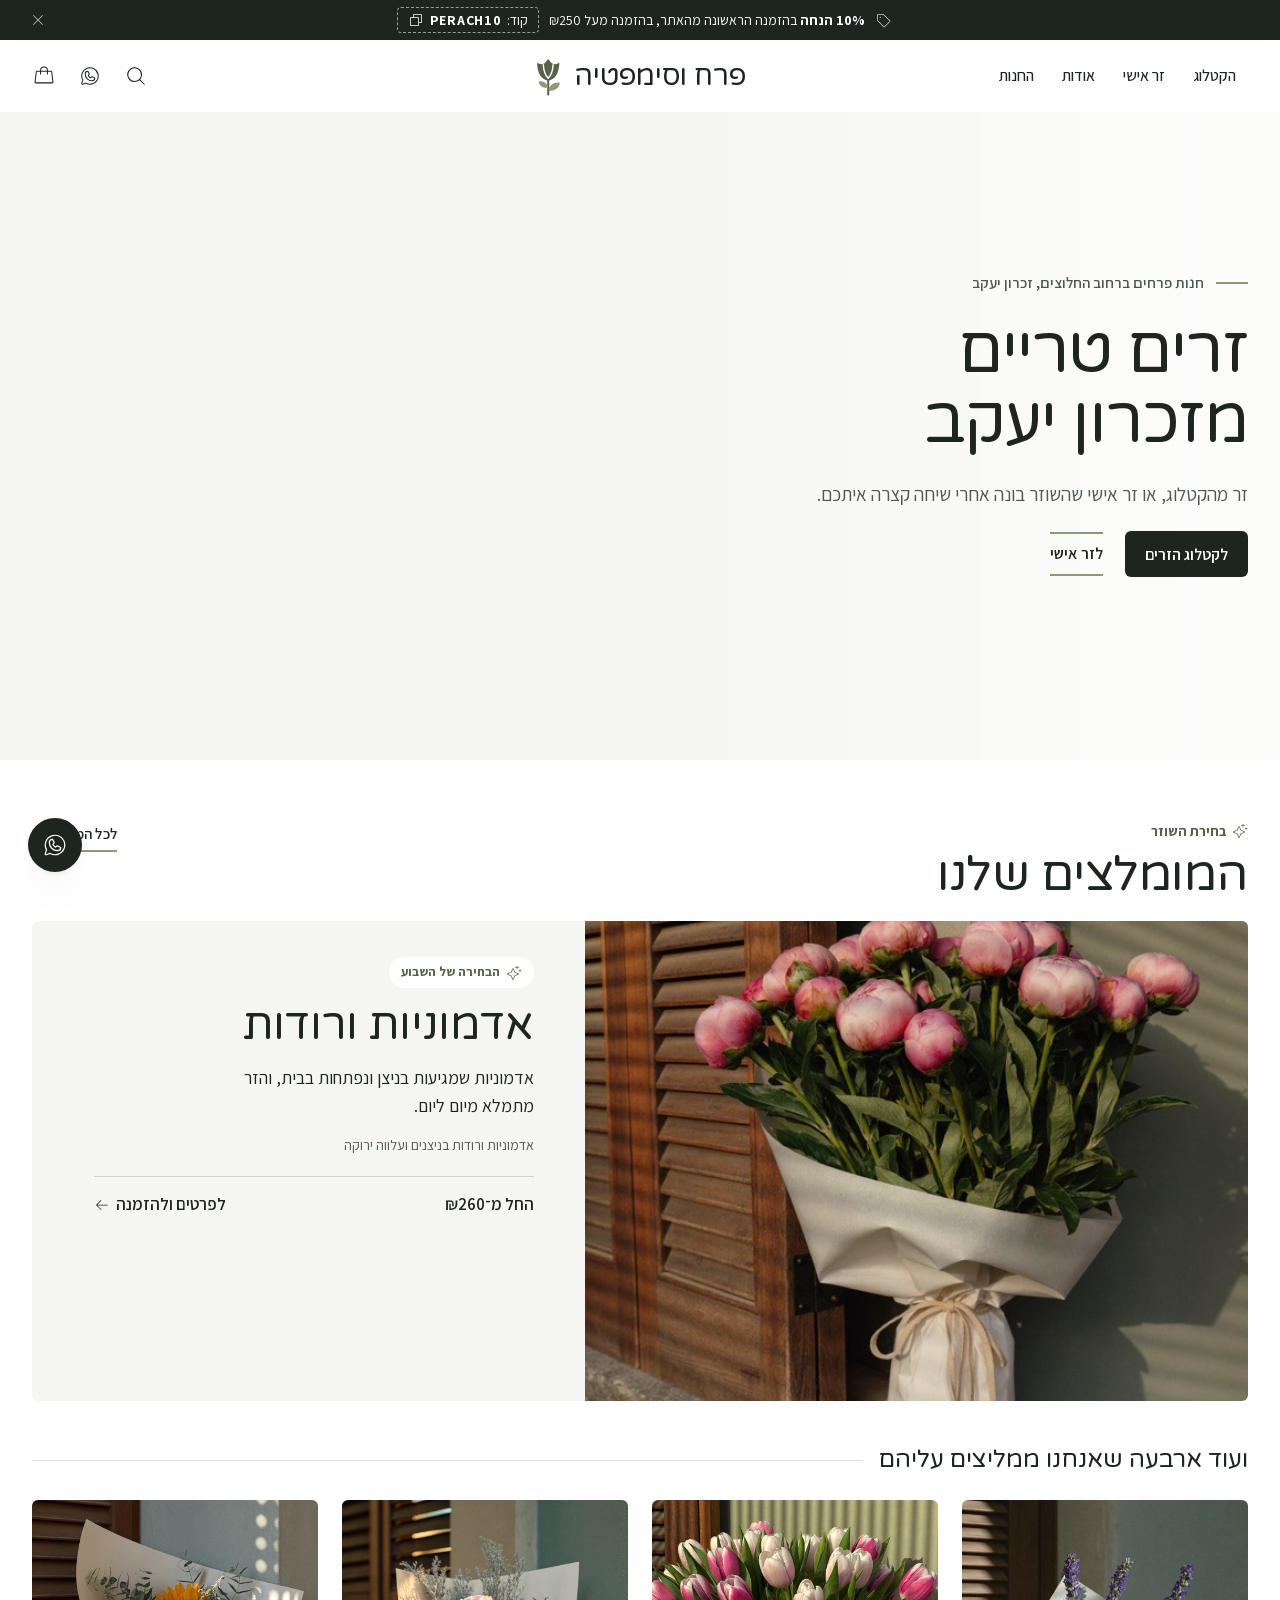
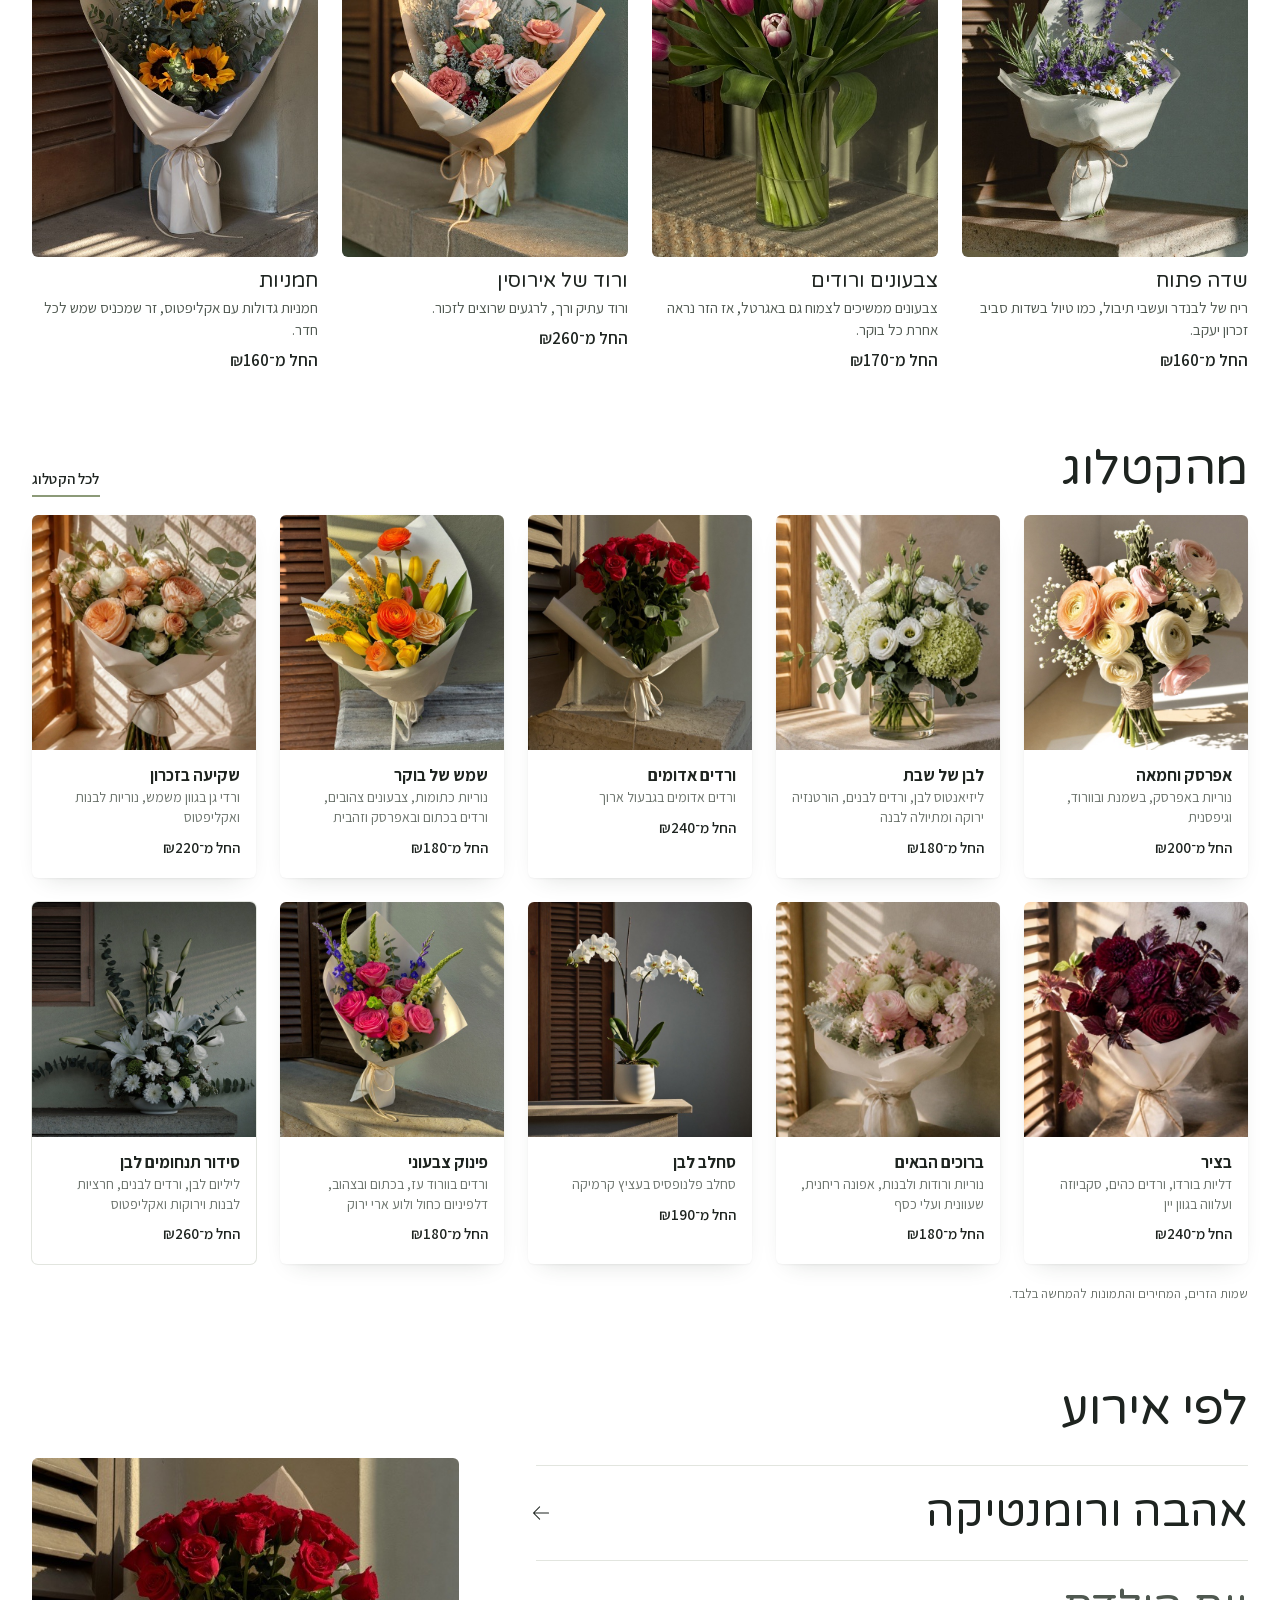
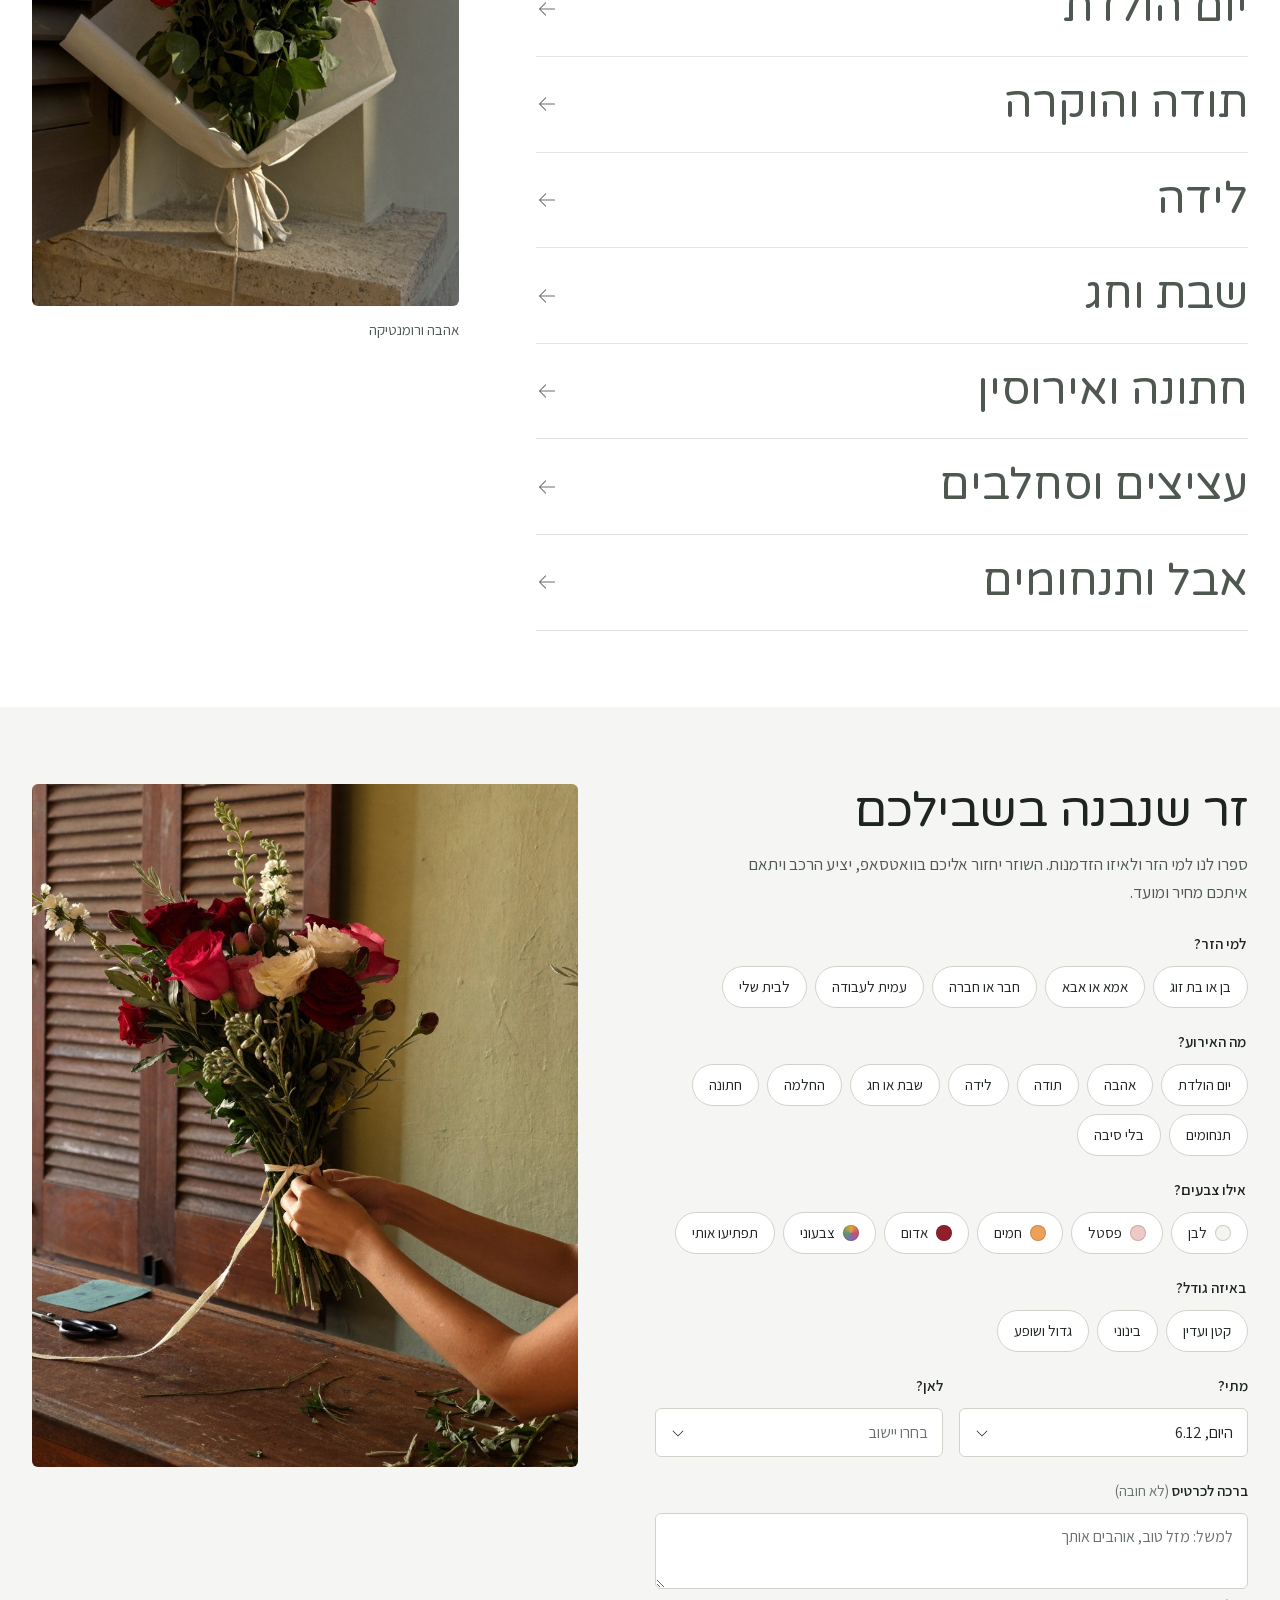
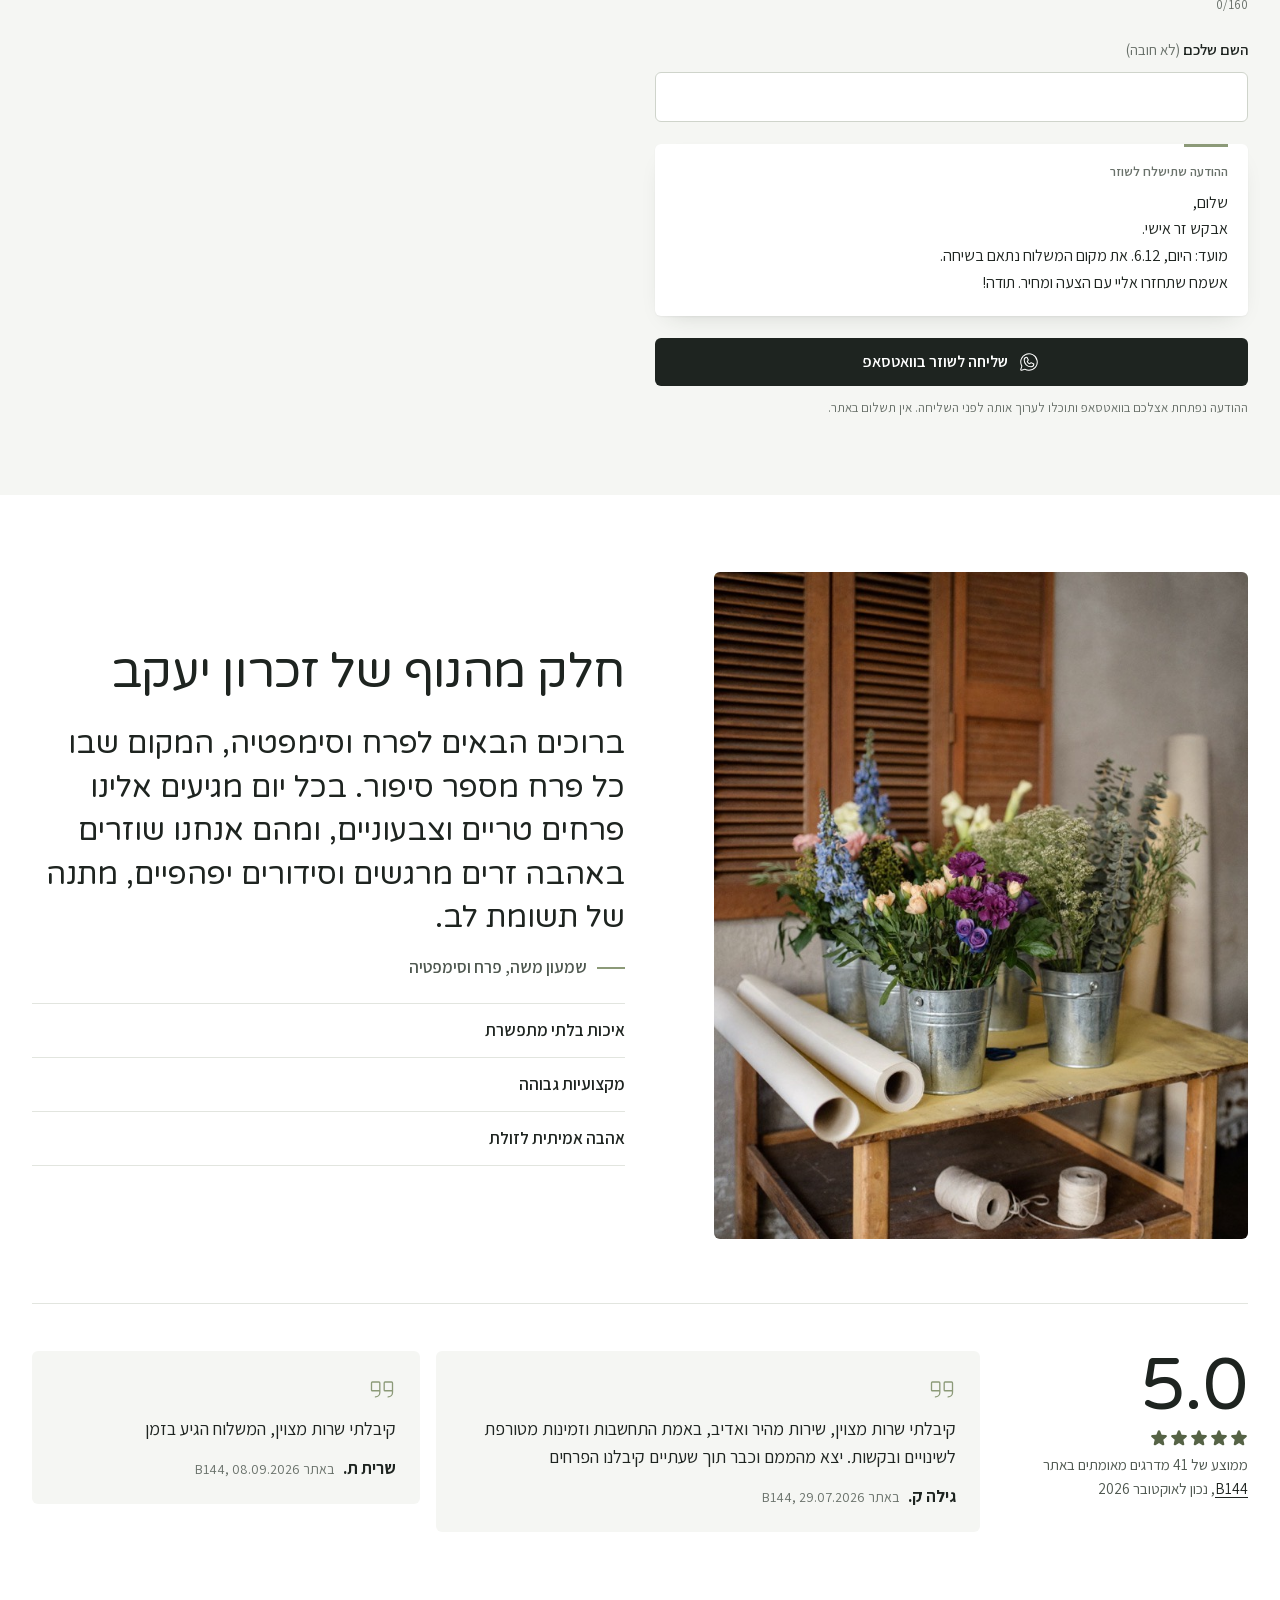
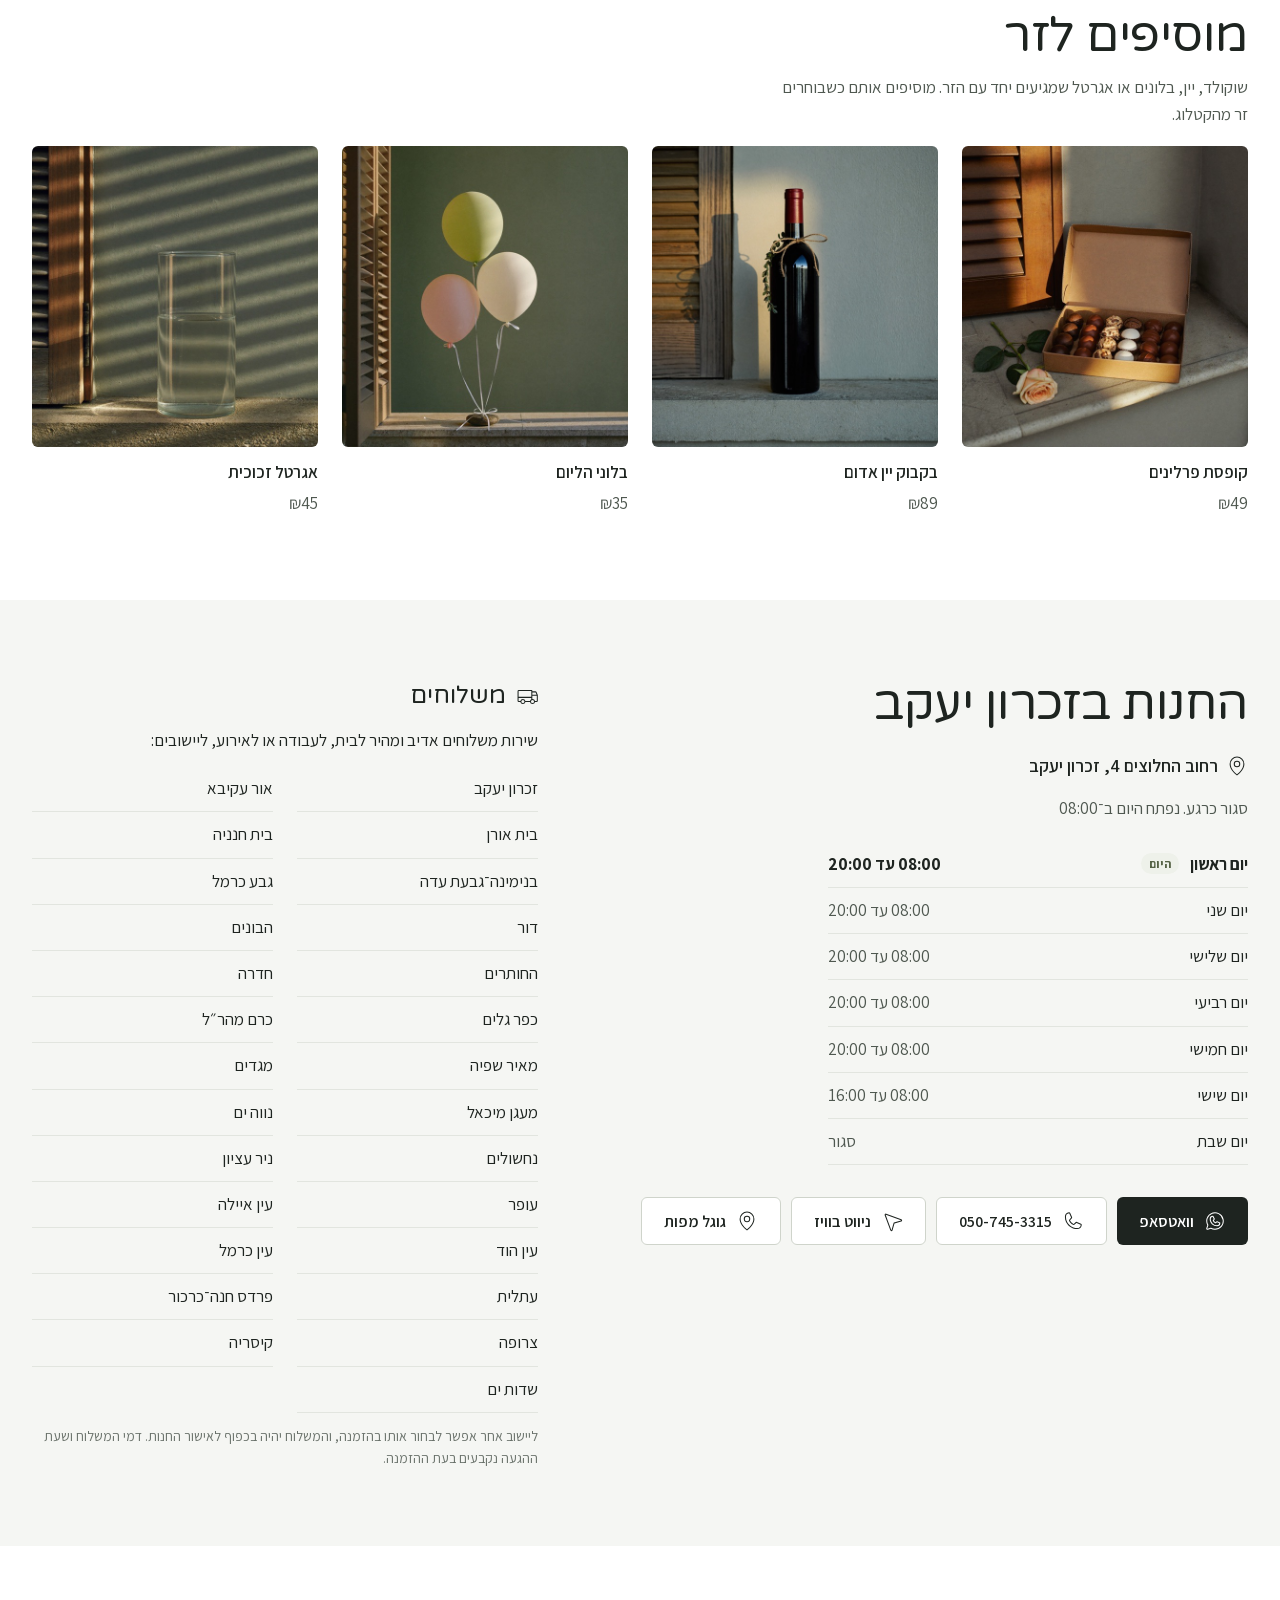
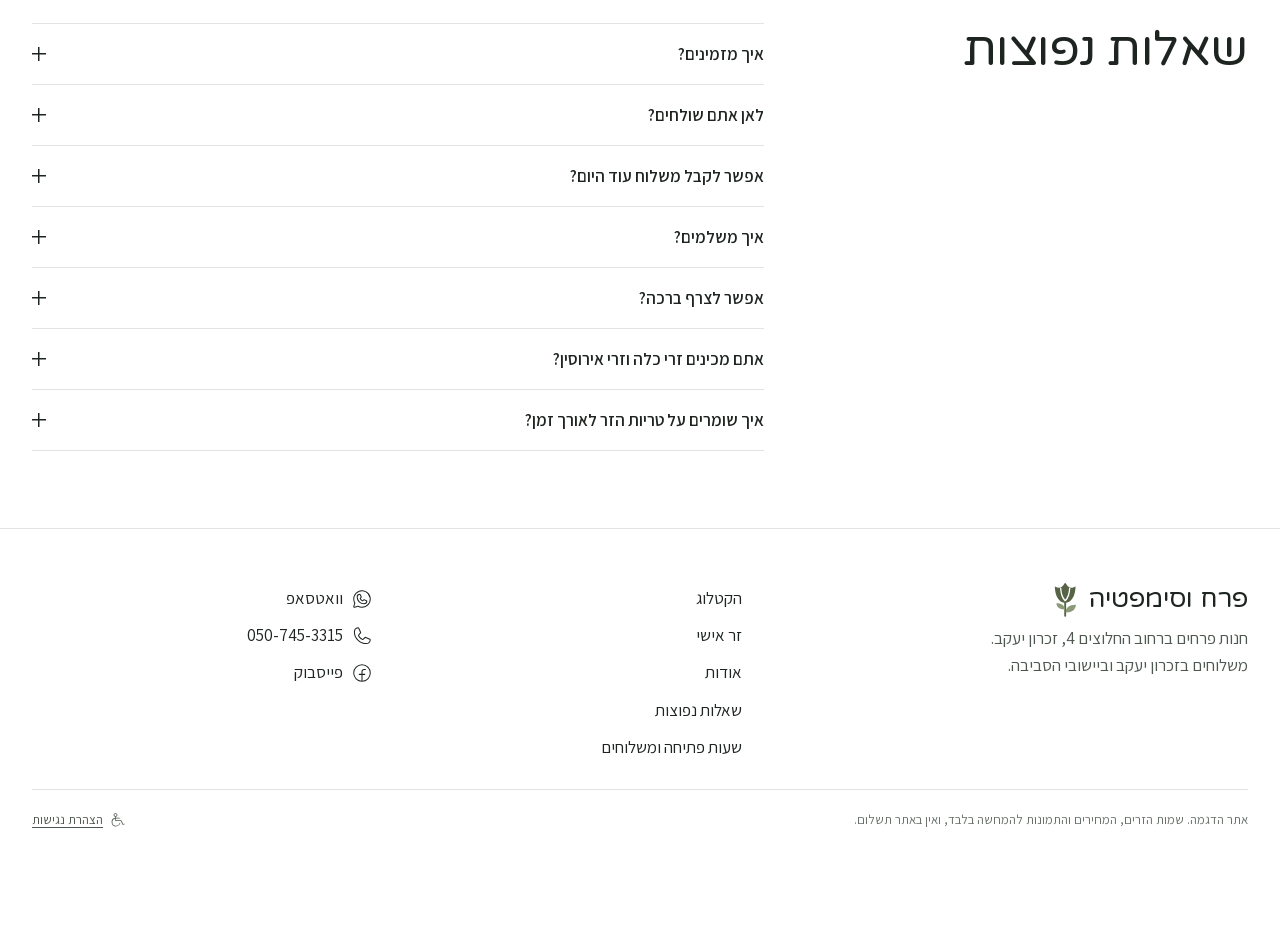
==== index.html @ bdf84cc9 "Match every bouquet description to its photo, add three bouquets, sharpen rose photos - Rewrote flow" ====
<!doctype html>
<html lang="he" dir="rtl">
<head>
  <meta charset="utf-8">
  <meta name="viewport" content="width=device-width, initial-scale=1, viewport-fit=cover">
  <title>פרח וסימפטיה | חנות פרחים בזכרון יעקב</title>
  <meta name="description" content="פרח וסימפטיה, חנות הפרחים של שמעון משה ברחוב החלוצים 4 בזכרון יעקב. זרים מהקטלוג או זר אישי שנבנה אחרי שיחה עם השוזר, עם משלוחים בזכרון יעקב והסביבה.">
  <meta name="theme-color" content="#ffffff">
  <meta name="robots" content="noindex, nofollow">
  <meta property="og:type" content="website">
  <meta property="og:locale" content="he_IL">
  <meta property="og:site_name" content="פרח וסימפטיה">
  <meta property="og:title" content="פרח וסימפטיה | חנות פרחים בזכרון יעקב">
  <meta property="og:description" content="פרח וסימפטיה, חנות הפרחים של שמעון משה ברחוב החלוצים 4 בזכרון יעקב. זרים מהקטלוג או זר אישי שנבנה אחרי שיחה עם השוזר, עם משלוחים בזכרון יעקב והסביבה.">
  <meta property="og:image" content="assets/img/og.jpg">
  <link rel="icon" href="assets/favicon.svg" type="image/svg+xml">
  <link rel="preload" href="assets/fonts/assistant-hebrew.woff2" as="font" type="font/woff2" crossorigin>
  <link rel="preload" href="assets/fonts/varela-hebrew.woff2" as="font" type="font/woff2" crossorigin>
  <link rel="preload" href="assets/img/hero-tall.jpg" as="image" media="(max-width: 899px)">
  <link rel="preload" href="assets/img/hero-wide.jpg" as="image" media="(min-width: 900px)">
  <link rel="stylesheet" href="assets/css/styles.css?v=202610131140">
</head>
<body data-page="index">
<script>try{if(localStorage.getItem('pv-promo-closed'))document.documentElement.classList.add('promo-closed')}catch(e){}</script>
<svg xmlns="http://www.w3.org/2000/svg" style="display:none" aria-hidden="true"><symbol id="i-arrow-left" viewBox="0 0 256 256"><path d="M222,128a6,6,0,0,1-6,6H54.49l61.75,61.76a6,6,0,1,1-8.48,8.48l-72-72a6,6,0,0,1,0-8.48l72-72a6,6,0,0,1,8.48,8.48L54.49,122H216A6,6,0,0,1,222,128Z"/></symbol><symbol id="i-arrow-right" viewBox="0 0 256 256"><path d="M220.24,132.24l-72,72a6,6,0,0,1-8.48-8.48L201.51,134H40a6,6,0,0,1,0-12H201.51L139.76,60.24a6,6,0,0,1,8.48-8.48l72,72A6,6,0,0,1,220.24,132.24Z"/></symbol><symbol id="i-arrow-up-left" viewBox="0 0 256 256"><path d="M196.24,196.24a6,6,0,0,1-8.48,0L70,78.48V168a6,6,0,0,1-12,0V64a6,6,0,0,1,6-6H168a6,6,0,0,1,0,12H78.48L196.24,187.76A6,6,0,0,1,196.24,196.24Z"/></symbol><symbol id="i-calendar-blank" viewBox="0 0 256 256"><path d="M208,34H182V24a6,6,0,0,0-12,0V34H86V24a6,6,0,0,0-12,0V34H48A14,14,0,0,0,34,48V208a14,14,0,0,0,14,14H208a14,14,0,0,0,14-14V48A14,14,0,0,0,208,34ZM48,46H74V56a6,6,0,0,0,12,0V46h84V56a6,6,0,0,0,12,0V46h26a2,2,0,0,1,2,2V82H46V48A2,2,0,0,1,48,46ZM208,210H48a2,2,0,0,1-2-2V94H210V208A2,2,0,0,1,208,210Z"/></symbol><symbol id="i-caret-down" viewBox="0 0 256 256"><path d="M212.24,100.24l-80,80a6,6,0,0,1-8.48,0l-80-80a6,6,0,0,1,8.48-8.48L128,167.51l75.76-75.75a6,6,0,0,1,8.48,8.48Z"/></symbol><symbol id="i-caret-left" viewBox="0 0 256 256"><path d="M164.24,203.76a6,6,0,1,1-8.48,8.48l-80-80a6,6,0,0,1,0-8.48l80-80a6,6,0,0,1,8.48,8.48L88.49,128Z"/></symbol><symbol id="i-chat-circle-text" viewBox="0 0 256 256"><path d="M166,112a6,6,0,0,1-6,6H96a6,6,0,0,1,0-12h64A6,6,0,0,1,166,112Zm-6,26H96a6,6,0,0,0,0,12h64a6,6,0,0,0,0-12Zm70-10A102,102,0,0,1,79.31,217.65L44.44,229.27a14,14,0,0,1-17.71-17.71l11.62-34.87A102,102,0,1,1,230,128Zm-12,0A90,90,0,1,0,50.08,173.06a6,6,0,0,1,.5,4.91L38.12,215.35a2,2,0,0,0,2.53,2.53L78,205.42a6.2,6.2,0,0,1,1.9-.31,6.09,6.09,0,0,1,3,.81A90,90,0,0,0,218,128Z"/></symbol><symbol id="i-check-circle" viewBox="0 0 256 256"><path d="M172.24,99.76a6,6,0,0,1,0,8.48l-56,56a6,6,0,0,1-8.48,0l-24-24a6,6,0,0,1,8.48-8.48L112,151.51l51.76-51.75A6,6,0,0,1,172.24,99.76ZM230,128A102,102,0,1,1,128,26,102.12,102.12,0,0,1,230,128Zm-12,0a90,90,0,1,0-90,90A90.1,90.1,0,0,0,218,128Z"/></symbol><symbol id="i-check" viewBox="0 0 256 256"><path d="M228.24,76.24l-128,128a6,6,0,0,1-8.48,0l-56-56a6,6,0,0,1,8.48-8.48L96,191.51,219.76,67.76a6,6,0,0,1,8.48,8.48Z"/></symbol><symbol id="i-clock" viewBox="0 0 256 256"><path d="M128,26A102,102,0,1,0,230,128,102.12,102.12,0,0,0,128,26Zm0,192a90,90,0,1,1,90-90A90.1,90.1,0,0,1,128,218Zm62-90a6,6,0,0,1-6,6H128a6,6,0,0,1-6-6V72a6,6,0,0,1,12,0v50h50A6,6,0,0,1,190,128Z"/></symbol><symbol id="i-facebook-logo" viewBox="0 0 256 256"><path d="M128,26A102,102,0,1,0,230,128,102.12,102.12,0,0,0,128,26Zm6,191.8V150h26a6,6,0,0,0,0-12H134V112a18,18,0,0,1,18-18h16a6,6,0,0,0,0-12H152a30,30,0,0,0-30,30v26H96a6,6,0,0,0,0,12h26v67.8a90,90,0,1,1,12,0Z"/></symbol><symbol id="i-flower-lotus" viewBox="0 0 256 256"><path d="M244.1,122.63a13.56,13.56,0,0,0-8.3-6.4,72.62,72.62,0,0,0-24.17-2c4.67-20.63,1.62-36.91-1.45-46.4A14.16,14.16,0,0,0,193.7,58.3a84.21,84.21,0,0,0-29.76,13.11,92.6,92.6,0,0,0-27.52-34.6,14,14,0,0,0-16.85,0,92.7,92.7,0,0,0-27.51,34.6A84.16,84.16,0,0,0,62.29,58.3a14.15,14.15,0,0,0-16.47,9.54c-3.07,9.49-6.12,25.77-1.45,46.4a72.62,72.62,0,0,0-24.17,2,13.56,13.56,0,0,0-8.3,6.4,14,14,0,0,0-1.4,10.74C13.81,145.66,24,169,54.92,187.51S113.29,206,128,206s42.12,0,73.06-18.49,41.11-41.85,44.42-54.14A14,14,0,0,0,244.1,122.63ZM168.48,82.9A73.1,73.1,0,0,1,196.22,70a2.2,2.2,0,0,1,2.54,1.5C202.7,83.72,206.57,109,188.17,141a129.75,129.75,0,0,1-28,33.37C167.85,161,174,142.93,174,119.17A116.13,116.13,0,0,0,168.48,82.9ZM57.24,71.53A2.2,2.2,0,0,1,59.78,70,73.1,73.1,0,0,1,87.52,82.9,116.13,116.13,0,0,0,82,119.17c0,23.76,6.15,41.85,13.81,55.17a129.58,129.58,0,0,1-28-33.37C49.43,109,53.3,83.72,57.24,71.53ZM61.08,177.2c-27.3-16.31-36.15-36.42-39-47a2.08,2.08,0,0,1,.21-1.61,1.71,1.71,0,0,1,1-.8A62.16,62.16,0,0,1,48,126.72,126.25,126.25,0,0,0,57.43,147a141,141,0,0,0,41,44.72A114.83,114.83,0,0,1,61.08,177.2ZM128,192.86c-8.68-6.2-34-28.2-34-73.69,0-43.36,22.94-65.34,32.8-72.78a2,2,0,0,1,2.4,0c9.86,7.44,32.8,29.42,32.8,72.78C162,164.94,136.81,186.67,128,192.86Zm105.9-62.62c-2.85,10.54-11.7,30.65-39,47a114.83,114.83,0,0,1-37.38,14.47,141,141,0,0,0,41-44.72A126.25,126.25,0,0,0,208,126.72a62.16,62.16,0,0,1,24.73,1.11,1.71,1.71,0,0,1,1,.8A2.08,2.08,0,0,1,233.92,130.24Z"/></symbol><symbol id="i-funnel-simple" viewBox="0 0 256 256"><path d="M198,136a6,6,0,0,1-6,6H64a6,6,0,0,1,0-12H192A6,6,0,0,1,198,136Zm34-54H24a6,6,0,0,0,0,12H232a6,6,0,0,0,0-12Zm-80,96H104a6,6,0,0,0,0,12h48a6,6,0,0,0,0-12Z"/></symbol><symbol id="i-gift" viewBox="0 0 256 256"><path d="M216,74H174.74a46.41,46.41,0,0,0,6-4.48,27.56,27.56,0,0,0,9.22-20A30.63,30.63,0,0,0,158.5,18a27.56,27.56,0,0,0-20,9.22A57.1,57.1,0,0,0,128,45.76a57.1,57.1,0,0,0-10.48-18.53A27.56,27.56,0,0,0,97.5,18,30.63,30.63,0,0,0,66,49.51a27.56,27.56,0,0,0,9.22,20,45.74,45.74,0,0,0,6,4.48H40A14,14,0,0,0,26,88v32a14,14,0,0,0,14,14h2v66a14,14,0,0,0,14,14H200a14,14,0,0,0,14-14V134h2a14,14,0,0,0,14-14V88A14,14,0,0,0,216,74ZM135.77,63c2.25-12.12,6.29-21.75,11.69-27.85A15.68,15.68,0,0,1,158.86,30h.55A18.6,18.6,0,0,1,178,49.14a15.68,15.68,0,0,1-5.18,11.4C162.1,70,143.92,72.83,134.34,73.65,134.59,70.76,135,67.08,135.77,63ZM83.45,35.45A18.69,18.69,0,0,1,96.59,30h.55a15.68,15.68,0,0,1,11.4,5.18C118,45.9,120.83,64.08,121.65,73.66c-2.89-.25-6.57-.68-10.61-1.43C98.92,70,89.29,65.94,83.19,60.53A15.64,15.64,0,0,1,78,49.14,18.65,18.65,0,0,1,83.45,35.45ZM38,120V88a2,2,0,0,1,2-2h82v36H40A2,2,0,0,1,38,120Zm16,80V134h68v68H56A2,2,0,0,1,54,200Zm148,0a2,2,0,0,1-2,2H134V134h68Zm16-80a2,2,0,0,1-2,2H134V86h82a2,2,0,0,1,2,2Z"/></symbol><symbol id="i-handbag" viewBox="0 0 256 256"><path d="M237.9,198.36l-14.25-120a14.06,14.06,0,0,0-14-12.36H174V64a46,46,0,0,0-92,0v2H46.33a14.06,14.06,0,0,0-14,12.36l-14.25,120a14,14,0,0,0,14,15.64H223.92a14,14,0,0,0,14-15.64ZM94,64a34,34,0,0,1,68,0v2H94ZM225.5,201.3a2.07,2.07,0,0,1-1.58.7H32.08a2.07,2.07,0,0,1-1.58-.7,1.92,1.92,0,0,1-.49-1.53l14.26-120A2,2,0,0,1,46.33,78H82v26a6,6,0,0,0,12,0V78h68v26a6,6,0,0,0,12,0V78h35.67a2,2,0,0,1,2.06,1.77l14.26,120A1.92,1.92,0,0,1,225.5,201.3Z"/></symbol><symbol id="i-list" viewBox="0 0 256 256"><path d="M222,128a6,6,0,0,1-6,6H40a6,6,0,0,1,0-12H216A6,6,0,0,1,222,128ZM40,70H216a6,6,0,0,0,0-12H40a6,6,0,0,0,0,12ZM216,186H40a6,6,0,0,0,0,12H216a6,6,0,0,0,0-12Z"/></symbol><symbol id="i-map-pin" viewBox="0 0 256 256"><path d="M128,66a38,38,0,1,0,38,38A38,38,0,0,0,128,66Zm0,64a26,26,0,1,1,26-26A26,26,0,0,1,128,130Zm0-112a86.1,86.1,0,0,0-86,86c0,30.91,14.34,63.74,41.47,94.94a252.32,252.32,0,0,0,41.09,38,6,6,0,0,0,6.88,0,252.32,252.32,0,0,0,41.09-38c27.13-31.2,41.47-64,41.47-94.94A86.1,86.1,0,0,0,128,18Zm0,206.51C113,212.93,54,163.62,54,104a74,74,0,0,1,148,0C202,163.62,143,212.93,128,224.51Z"/></symbol><symbol id="i-minus" viewBox="0 0 256 256"><path d="M222,128a6,6,0,0,1-6,6H40a6,6,0,0,1,0-12H216A6,6,0,0,1,222,128Z"/></symbol><symbol id="i-navigation-arrow" viewBox="0 0 256 256"><path d="M236.65,108.1,60.72,42.83l-.13,0A14,14,0,0,0,42.78,60.59s0,.09,0,.13L108.1,236.65A13.77,13.77,0,0,0,121.28,246h.26a13.8,13.8,0,0,0,13.14-9.88l0-.15,22.14-79.1L236,134.73l.15,0a14,14,0,0,0,.53-26.58Zm-4,15.1-82.26,23a6,6,0,0,0-4.16,4.16l-23,82.26a1.85,1.85,0,0,1-1.86,1.36,1.82,1.82,0,0,1-1.92-1.35.61.61,0,0,0,0-.12L54.11,56.62a2,2,0,0,1,2.51-2.51l175.91,65.26.12,0a2,2,0,0,1,0,3.79Z"/></symbol><symbol id="i-phone" viewBox="0 0 256 256"><path d="M221.59,160.3l-47.24-21.17a14,14,0,0,0-13.28,1.22,4.81,4.81,0,0,0-.56.42l-24.69,21a1.88,1.88,0,0,1-1.68.06c-15.87-7.66-32.31-24-40-39.65a1.91,1.91,0,0,1,0-1.68l21.07-25a6.13,6.13,0,0,0,.42-.58,14,14,0,0,0,1.12-13.27L95.73,34.49a14,14,0,0,0-14.56-8.38A54.24,54.24,0,0,0,34,80c0,78.3,63.7,142,142,142a54.25,54.25,0,0,0,53.89-47.17A14,14,0,0,0,221.59,160.3ZM176,210C104.32,210,46,151.68,46,80A42.23,42.23,0,0,1,82.67,38h.23a2,2,0,0,1,1.84,1.31l21.1,47.11a2,2,0,0,1,0,1.67L84.73,113.15a4.73,4.73,0,0,0-.43.57,14,14,0,0,0-.91,13.73c8.87,18.16,27.17,36.32,45.53,45.19a14,14,0,0,0,13.77-1c.19-.13.38-.27.56-.42l24.68-21a1.92,1.92,0,0,1,1.6-.1l47.25,21.17a2,2,0,0,1,1.21,2A42.24,42.24,0,0,1,176,210Z"/></symbol><symbol id="i-plus" viewBox="0 0 256 256"><path d="M222,128a6,6,0,0,1-6,6H134v82a6,6,0,0,1-12,0V134H40a6,6,0,0,1,0-12h82V40a6,6,0,0,1,12,0v82h82A6,6,0,0,1,222,128Z"/></symbol><symbol id="i-quotes" viewBox="0 0 256 256"><path d="M100,58H40A14,14,0,0,0,26,72v64a14,14,0,0,0,14,14h62v10a34,34,0,0,1-34,34,6,6,0,0,0,0,12,46.06,46.06,0,0,0,46-46V72A14,14,0,0,0,100,58Zm2,80H40a2,2,0,0,1-2-2V72a2,2,0,0,1,2-2h60a2,2,0,0,1,2,2ZM216,58H156a14,14,0,0,0-14,14v64a14,14,0,0,0,14,14h62v10a34,34,0,0,1-34,34,6,6,0,0,0,0,12,46.06,46.06,0,0,0,46-46V72A14,14,0,0,0,216,58Zm2,80H156a2,2,0,0,1-2-2V72a2,2,0,0,1,2-2h60a2,2,0,0,1,2,2Z"/></symbol><symbol id="i-sort-ascending" viewBox="0 0 256 256"><path d="M126,128a6,6,0,0,1-6,6H48a6,6,0,0,1,0-12h72A6,6,0,0,1,126,128ZM48,70H184a6,6,0,0,0,0-12H48a6,6,0,0,0,0,12Zm56,116H48a6,6,0,0,0,0,12h56a6,6,0,0,0,0-12Zm124.24-22.24a6,6,0,0,0-8.48,0L190,193.51V112a6,6,0,0,0-12,0v81.51l-29.76-29.75a6,6,0,0,0-8.48,8.48l40,40a6,6,0,0,0,8.48,0l40-40A6,6,0,0,0,228.24,163.76Z"/></symbol><symbol id="i-star" viewBox="0 0 256 256"><path d="M234.29,114.85l-45,38.83L203,211.75a16.4,16.4,0,0,1-24.5,17.82L128,198.49,77.47,229.57A16.4,16.4,0,0,1,53,211.75l13.76-58.07-45-38.83A16.46,16.46,0,0,1,31.08,86l59-4.76,22.76-55.08a16.36,16.36,0,0,1,30.27,0l22.75,55.08,59,4.76a16.46,16.46,0,0,1,9.37,28.86Z"/></symbol><symbol id="i-storefront" viewBox="0 0 256 256"><path d="M26.22,94.41A6,6,0,0,0,26,96v16A38,38,0,0,0,42,143V216a6,6,0,0,0,6,6H208a6,6,0,0,0,6-6V143A38,38,0,0,0,230,112V96a5.91,5.91,0,0,0-.23-1.64L215.43,44.15A14.07,14.07,0,0,0,202,34H54A14.07,14.07,0,0,0,40.57,44.15Zm25.89-47A2,2,0,0,1,54,46H202a2,2,0,0,1,1.92,1.45L216.05,90H40ZM102,102h52v10a26,26,0,0,1-52,0Zm-64,0H90v10a26,26,0,0,1-38.18,23,6,6,0,0,0-1.65-1A26,26,0,0,1,38,112ZM202,210H54V148.66a38,38,0,0,0,42-16.21,37.95,37.95,0,0,0,64,0,38,38,0,0,0,42,16.21Zm3.83-76a6,6,0,0,0-1.65,1A26,26,0,0,1,166,112V102h52v10A26,26,0,0,1,205.83,134Z"/></symbol><symbol id="i-trash" viewBox="0 0 256 256"><path d="M216,50H174V40a22,22,0,0,0-22-22H104A22,22,0,0,0,82,40V50H40a6,6,0,0,0,0,12H50V208a14,14,0,0,0,14,14H192a14,14,0,0,0,14-14V62h10a6,6,0,0,0,0-12ZM94,40a10,10,0,0,1,10-10h48a10,10,0,0,1,10,10V50H94ZM194,208a2,2,0,0,1-2,2H64a2,2,0,0,1-2-2V62H194ZM110,104v64a6,6,0,0,1-12,0V104a6,6,0,0,1,12,0Zm48,0v64a6,6,0,0,1-12,0V104a6,6,0,0,1,12,0Z"/></symbol><symbol id="i-truck" viewBox="0 0 256 256"><path d="M253.57,117.78l-14-35a13.93,13.93,0,0,0-13-8.8H190V64a6,6,0,0,0-6-6H32A14,14,0,0,0,18,72V184a14,14,0,0,0,14,14H50.6a30,30,0,0,0,58.8,0h53.2a30,30,0,0,0,58.8,0H240a14,14,0,0,0,14-14V120A6,6,0,0,0,253.57,117.78ZM190,86h36.58a2,2,0,0,1,1.86,1.26L239.14,114H190ZM30,72a2,2,0,0,1,2-2H178v68H30ZM80,210a18,18,0,1,1,18-18A18,18,0,0,1,80,210Zm82.6-24H109.4a30,30,0,0,0-58.8,0H32a2,2,0,0,1-2-2V150H178v15.48A30.1,30.1,0,0,0,162.6,186ZM192,210a18,18,0,1,1,18-18A18,18,0,0,1,192,210Zm50-26a2,2,0,0,1-2,2H221.4A30.05,30.05,0,0,0,192,162c-.67,0-1.34,0-2,.07V126h52Z"/></symbol><symbol id="i-whatsapp-logo" viewBox="0 0 256 256"><path d="M186.68,146.63l-32-16a6,6,0,0,0-6,.38L133,141.46A42.49,42.49,0,0,1,114.54,123L125,107.33a6,6,0,0,0,.38-6l-16-32A6,6,0,0,0,104,66a38,38,0,0,0-38,38,86.1,86.1,0,0,0,86,86,38,38,0,0,0,38-38A6,6,0,0,0,186.68,146.63ZM152,178a74.09,74.09,0,0,1-74-74,26,26,0,0,1,22.42-25.75l12.66,25.32-10.39,15.58a6,6,0,0,0-.54,5.63,54.43,54.43,0,0,0,29.07,29.07,6,6,0,0,0,5.63-.54l15.58-10.39,25.32,12.66A26,26,0,0,1,152,178ZM128,26A102,102,0,0,0,38.35,176.69L26.73,211.56a14,14,0,0,0,17.71,17.71l34.87-11.62A102,102,0,1,0,128,26Zm0,192a90,90,0,0,1-45.06-12.08,6.09,6.09,0,0,0-3-.81,6.2,6.2,0,0,0-1.9.31L40.65,217.88a2,2,0,0,1-2.53-2.53L50.58,178a6,6,0,0,0-.5-4.91A90,90,0,1,1,128,218Z"/></symbol><symbol id="i-wheelchair" viewBox="0 0 256 256"><path d="M253.69,190.1a6,6,0,0,0-7.59-3.79L227,192.66l-29.68-59.34A6,6,0,0,0,192,130H110V102.05c.66,0,1.33,0,2,0h56a6,6,0,0,0,0-12H112c-.67,0-1.33,0-2,0V77.4a30,30,0,1,0-12,0v14A70,70,0,0,0,112,230c32.62,0,62-22.08,69.81-52.5a6,6,0,0,0-11.62-3c-6.49,25.21-31,43.5-58.19,43.5A58,58,0,0,1,98,103.72V136a6,6,0,0,0,6,6h84.29l30.34,60.68a6,6,0,0,0,7.27,3l24-8A6,6,0,0,0,253.69,190.1ZM86,48a18,18,0,1,1,18,18A18,18,0,0,1,86,48Z"/></symbol><symbol id="i-x" viewBox="0 0 256 256"><path d="M204.24,195.76a6,6,0,1,1-8.48,8.48L128,136.49,60.24,204.24a6,6,0,0,1-8.48-8.48L119.51,128,51.76,60.24a6,6,0,0,1,8.48-8.48L128,119.51l67.76-67.75a6,6,0,0,1,8.48,8.48L136.49,128Z"/></symbol><symbol id="i-magnifying-glass" viewBox="0 0 256 256"><path d="M228.24,219.76l-51.38-51.38a86.15,86.15,0,1,0-8.48,8.48l51.38,51.38a6,6,0,0,0,8.48-8.48ZM38,112a74,74,0,1,1,74,74A74.09,74.09,0,0,1,38,112Z"/></symbol><symbol id="i-copy" viewBox="0 0 256 256"><path d="M216,34H88a6,6,0,0,0-6,6V82H40a6,6,0,0,0-6,6V216a6,6,0,0,0,6,6H168a6,6,0,0,0,6-6V174h42a6,6,0,0,0,6-6V40A6,6,0,0,0,216,34ZM162,210H46V94H162Zm48-48H174V88a6,6,0,0,0-6-6H94V46H210Z"/></symbol><symbol id="i-tag" viewBox="0 0 256 256"><path d="M241.91,137.42,142.59,38.1a13.94,13.94,0,0,0-9.9-4.1H40a6,6,0,0,0-6,6v92.69a13.94,13.94,0,0,0,4.1,9.9l99.32,99.32a14,14,0,0,0,19.8,0l84.69-84.69A14,14,0,0,0,241.91,137.42Zm-8.49,11.31-84.69,84.69a2,2,0,0,1-2.83,0L46.59,134.1a2,2,0,0,1-.59-1.41V46h86.69a2,2,0,0,1,1.41.59l99.32,99.31A2,2,0,0,1,233.42,148.73ZM94,84A10,10,0,1,1,84,74,10,10,0,0,1,94,84Z"/></symbol><symbol id="i-sparkle" viewBox="0 0 256 256"><path d="M196.89,130.94,144.4,111.6,125.06,59.11a13.92,13.92,0,0,0-26.12,0L79.6,111.6,27.11,130.94a13.92,13.92,0,0,0,0,26.12L79.6,176.4l19.34,52.49a13.92,13.92,0,0,0,26.12,0L144.4,176.4l52.49-19.34a13.92,13.92,0,0,0,0-26.12Zm-4.15,14.86-55.08,20.3a6,6,0,0,0-3.56,3.56l-20.3,55.08a1.92,1.92,0,0,1-3.6,0L89.9,169.66a6,6,0,0,0-3.56-3.56L31.26,145.8a1.92,1.92,0,0,1,0-3.6l55.08-20.3a6,6,0,0,0,3.56-3.56l20.3-55.08a1.92,1.92,0,0,1,3.6,0l20.3,55.08a6,6,0,0,0,3.56,3.56l55.08,20.3a1.92,1.92,0,0,1,0,3.6ZM146,40a6,6,0,0,1,6-6h18V16a6,6,0,0,1,12,0V34h18a6,6,0,0,1,0,12H182V64a6,6,0,0,1-12,0V46H152A6,6,0,0,1,146,40ZM246,88a6,6,0,0,1-6,6H230v10a6,6,0,0,1-12,0V94H208a6,6,0,0,1,0-12h10V72a6,6,0,0,1,12,0V82h10A6,6,0,0,1,246,88Z"/></symbol></svg>
<a class="skip-link" href="#main">דילוג לתוכן</a>

<aside class="promo" data-promo aria-label="מבצע">
  <div class="container promo__inner">
    <svg class="icon icon--sm promo__icon" aria-hidden="true"><use href="#i-tag"/></svg>
    <p class="promo__text"><span class="promo__long"><strong>10% הנחה</strong> בהזמנה הראשונה מהאתר, בהזמנה מעל ₪250</span><span class="promo__short"><strong>10% הנחה</strong> בהזמנה ראשונה מעל ₪250</span></p>
    <button class="promo__code" type="button" data-copy-code aria-label="העתקת קוד הקופון PERACH10"><span class="promo__code-label">קוד:</span> <span dir="ltr">PERACH10</span><svg class="icon icon--sm" aria-hidden="true"><use href="#i-copy"/></svg></button>
    <button class="promo__close" type="button" aria-label="סגירת פס ההנחה" data-promo-close><svg class="icon icon--sm" aria-hidden="true"><use href="#i-x"/></svg></button>
  </div>
</aside>

<header class="site-header" data-header>
  <div class="container site-header__inner">
    <button class="icon-btn site-header__menu" type="button" aria-label="פתיחת התפריט" aria-controls="menu-drawer" aria-expanded="false" data-open-menu>
      <svg class="icon" aria-hidden="true"><use href="#i-list"/></svg>
    </button>

    <nav class="primary-nav" aria-label="ניווט ראשי">
      <ul class="primary-nav__list">
        <li class="primary-nav__item" data-mega>
          <button class="primary-nav__link" type="button" aria-expanded="false" aria-controls="mega-catalog" data-mega-trigger>הקטלוג</button>
          <div class="mega" id="mega-catalog" data-mega-panel hidden>
            <div class="container mega__inner">
              <div class="mega__col">
                <p class="mega__title">לפי אירוע</p>
                <ul class="mega__links" data-mega-occasions></ul>
              </div>
              <div class="mega__col">
                <p class="mega__title">לפי צבע</p>
                <ul class="mega__links">
                  <li><a href="catalog.html?color=white" data-filter="color:white">לבן ונקי</a></li>
                  <li><a href="catalog.html?color=pastel" data-filter="color:pastel">פסטל רך</a></li>
                  <li><a href="catalog.html?color=warm" data-filter="color:warm">גוונים חמים</a></li>
                  <li><a href="catalog.html?color=red" data-filter="color:red">אדום ובורדו</a></li>
                </ul>
              </div>
              <div class="mega__col">
                <p class="mega__title">לפי תקציב</p>
                <ul class="mega__links">
                  <li><a href="catalog.html?budget=low" data-filter="budget:low">עד ₪200</a></li>
                  <li><a href="catalog.html?budget=mid" data-filter="budget:mid">מעל ₪200 ועד ₪300</a></li>
                  <li><a href="catalog.html?budget=high" data-filter="budget:high">מעל ₪300</a></li>
                </ul>
                <a class="mega__all" href="catalog.html">לכל הקטלוג <svg class="icon icon--sm" aria-hidden="true"><use href="#i-arrow-left"/></svg></a>
              </div>
              <a class="mega__feature" href="catalog.html?occasion=picks" data-filter="occasion:picks">
                <img src="assets/img/peony.jpg" alt="" loading="lazy" width="600" height="630">
                <span class="mega__feature-text">
                  <span class="mega__kicker"><svg class="icon icon--sm" aria-hidden="true"><use href="#i-sparkle"/></svg> מומלצים</span>
                  <strong>הזרים שאנחנו ממליצים עליהם עכשיו</strong>
                  <span>בחירה קטנה של השוזר מתוך הקטלוג</span>
                </span>
              </a>
            </div>
          </div>
        </li>

        <li class="primary-nav__item" data-mega>
          <button class="primary-nav__link" type="button" aria-expanded="false" aria-controls="mega-personal" data-mega-trigger>זר אישי</button>
          <div class="mega" id="mega-personal" data-mega-panel hidden>
            <div class="container mega__inner">
              <div class="mega__col">
                <p class="mega__title">איך זה עובד</p>
                <ol class="mega__steps">
                  <li><span>1</span>מספרים לנו למי הזר ולאיזו הזדמנות</li>
                  <li><span>2</span>השוזר חוזר אליכם בוואטסאפ עם הצעה ומחיר</li>
                  <li><span>3</span>הזר נשזר ומגיע במועד שבחרתם</li>
                </ol>
              </div>
              <div class="mega__col">
                <p class="mega__title">מתחילים מאירוע</p>
                <ul class="mega__links">
                  <li><a href="index.html?for=birthday#personal" data-builder-occasion="birthday">יום הולדת</a></li>
                  <li><a href="index.html?for=love#personal" data-builder-occasion="love">אהבה</a></li>
                  <li><a href="index.html?for=thanks#personal" data-builder-occasion="thanks">תודה</a></li>
                  <li><a href="index.html?for=baby#personal" data-builder-occasion="baby">לידה</a></li>
                  <li><a href="index.html?for=wedding#personal" data-builder-occasion="wedding">חתונה ואירוסין</a></li>
                </ul>
              </div>
              <div class="mega__col">
                <p class="mega__title">מעדיפים לדבר?</p>
                <p class="mega__text">השוזר זמין בוואטסאפ ובטלפון בשעות הפתיחה.</p>
                <div class="mega__contact">
                  <a href="#" data-wa-link><svg class="icon icon--sm" aria-hidden="true"><use href="#i-whatsapp-logo"/></svg> וואטסאפ</a>
                  <a href="tel:+972507453315"><svg class="icon icon--sm" aria-hidden="true"><use href="#i-phone"/></svg> <span dir="ltr">050-745-3315</span></a>
                </div>
              </div>
              <a class="mega__feature" href="index.html#personal">
                <img src="assets/img/hands.jpg" alt="" loading="lazy" width="880" height="1100">
                <span class="mega__feature-text">
                  <strong>זר שנבנה בשבילכם</strong>
                  <span>בוחרים אירוע, צבעים וגודל, והשוזר עושה את השאר</span>
                  <span class="mega__go">לבניית הזר <svg class="icon icon--sm" aria-hidden="true"><use href="#i-arrow-left"/></svg></span>
                </span>
              </a>
            </div>
          </div>
        </li>

        <li class="primary-nav__item" data-mega>
          <button class="primary-nav__link" type="button" aria-expanded="false" aria-controls="mega-about" data-mega-trigger>אודות</button>
          <div class="mega" id="mega-about" data-mega-panel hidden>
            <div class="container mega__inner">
              <div class="mega__col">
                <p class="mega__title">הכירו אותנו</p>
                <ul class="mega__links">
                  <li><a href="index.html#about">הסיפור שלנו</a></li>
                  <li><a href="index.html#reviews">מה אומרים עלינו</a></li>
                  <li><a href="index.html#gifts">מוסיפים לזר</a></li>
                  <li><a href="index.html#faq">שאלות נפוצות</a></li>
                </ul>
              </div>
              <div class="mega__col">
                <p class="mega__title">מהחנות</p>
                <blockquote class="mega__quote">
                  <p>"המקום שבו כל פרח מספר סיפור."</p>
                  <footer>שמעון משה, פרח וסימפטיה</footer>
                </blockquote>
              </div>
              <div class="mega__col">
                <p class="mega__title">דירוג</p>
                <p class="mega__score"><strong>5.0</strong><span class="mega__stars" aria-hidden="true"><svg class="icon icon--sm" aria-hidden="true"><use href="#i-star"/></svg><svg class="icon icon--sm" aria-hidden="true"><use href="#i-star"/></svg><svg class="icon icon--sm" aria-hidden="true"><use href="#i-star"/></svg><svg class="icon icon--sm" aria-hidden="true"><use href="#i-star"/></svg><svg class="icon icon--sm" aria-hidden="true"><use href="#i-star"/></svg></span></p>
                <p class="mega__text">ממוצע של 41 מדרגים באתר B144</p>
              </div>
              <a class="mega__feature" href="index.html#about">
                <img src="assets/img/about.jpg" alt="" loading="lazy" width="675" height="900">
                <span class="mega__feature-text">
                  <strong>חלק מהנוף של זכרון יעקב</strong>
                  <span>ברחוב החלוצים 4</span>
                  <span class="mega__go">עוד עלינו <svg class="icon icon--sm" aria-hidden="true"><use href="#i-arrow-left"/></svg></span>
                </span>
              </a>
            </div>
          </div>
        </li>

        <li class="primary-nav__item" data-mega>
          <button class="primary-nav__link" type="button" aria-expanded="false" aria-controls="mega-shop" data-mega-trigger>החנות</button>
          <div class="mega" id="mega-shop" data-mega-panel hidden>
            <div class="container mega__inner">
              <div class="mega__col">
                <p class="mega__title">איפה אנחנו</p>
                <p class="mega__address"><svg class="icon icon--sm" aria-hidden="true"><use href="#i-map-pin"/></svg> רחוב החלוצים 4, זכרון יעקב</p>
                <p class="mega__status" data-open-status-long></p>
                <ul class="mega__links mega__links--sm">
                  <li><a href="https://waze.com/ul?q=%D7%94%D7%97%D7%9C%D7%95%D7%A6%D7%99%D7%9D%204%20%D7%96%D7%9B%D7%A8%D7%95%D7%9F%20%D7%99%D7%A2%D7%A7%D7%91&navigate=yes" target="_blank" rel="noopener">ניווט בוויז</a></li>
                  <li><a href="https://www.google.com/maps/search/?api=1&query=%D7%94%D7%97%D7%9C%D7%95%D7%A6%D7%99%D7%9D%204%20%D7%96%D7%9B%D7%A8%D7%95%D7%9F%20%D7%99%D7%A2%D7%A7%D7%91" target="_blank" rel="noopener">גוגל מפות</a></li>
                </ul>
              </div>
              <div class="mega__col">
                <p class="mega__title">שעות פתיחה</p>
                <dl class="mega__hours">
                  <div><dt>ראשון עד חמישי</dt><dd>08:00 עד 20:00</dd></div>
                  <div><dt>שישי</dt><dd>08:00 עד 16:00</dd></div>
                  <div><dt>שבת</dt><dd>סגור</dd></div>
                </dl>
                <a class="mega__all" href="index.html#shop">כל הפרטים <svg class="icon icon--sm" aria-hidden="true"><use href="#i-arrow-left"/></svg></a>
              </div>
              <div class="mega__col">
                <p class="mega__title">משלוחים ל:</p>
                <ul class="mega__towns" data-towns data-towns-short></ul>
              </div>
              <div class="mega__feature mega__feature--card">
                <span class="mega__feature-text">
                  <strong>רוצים להזמין עכשיו?</strong>
                  <span>כתבו לנו או התקשרו, ונתאם איתכם זר, מועד ומשלוח.</span>
                </span>
                <span class="mega__buttons">
                  <a class="btn btn--primary" href="#" data-wa-link><svg class="icon" aria-hidden="true"><use href="#i-whatsapp-logo"/></svg> וואטסאפ</a>
                  <a class="btn btn--ghost" href="tel:+972507453315"><svg class="icon" aria-hidden="true"><use href="#i-phone"/></svg> <span dir="ltr">050-745-3315</span></a>
                </span>
              </div>
            </div>
          </div>
        </li>
      </ul>
    </nav>

    <a class="wordmark" href="index.html" aria-label="פרח וסימפטיה, לדף הבית"><span>פרח וסימפטיה</span><svg class="wordmark__mark" aria-hidden="true" focusable="false" xmlns="http://www.w3.org/2000/svg" viewBox="10 6 28 40"><path fill="#566346" d="M13 12.5c3.3 2.4 7.4 2.6 10.2-2.8.4-.8 1.2-.8 1.6 0 2.8 5.4 6.9 5.2 10.2 2.8 0 10.6-4.8 17.6-11 17.6S13 23.1 13 12.5Z"/><path fill="none" stroke="#fff" stroke-width="1.4" stroke-linecap="round" d="M19.2 14.6c.3 6.2 2 10.6 4.8 13.4M28.8 14.6c-.3 6.2-2 10.6-4.8 13.4"/><path fill="none" stroke="#566346" stroke-width="2" stroke-linecap="round" d="M24 29.8V44"/><path fill="#8c9a78" d="M24.4 40.4c.2-5.1 4.2-8.4 11-8.2-.3 5.3-4.4 8.5-11 8.2Z"/><path fill="#8c9a78" d="M23.6 37.4c-.2-4.1-3.4-6.8-8.9-6.6.2 4.4 3.6 6.8 8.9 6.6Z"/></svg></a>

    <div class="site-header__actions">
      <button class="icon-btn site-header__search" type="button" aria-label="חיפוש באתר" aria-controls="search" aria-expanded="false" data-open-search>
        <svg class="icon" aria-hidden="true"><use href="#i-magnifying-glass"/></svg>
      </button>
      <a class="icon-btn site-header__wa" href="#" data-wa-link aria-label="שיחה איתנו בוואטסאפ">
        <svg class="icon" aria-hidden="true"><use href="#i-whatsapp-logo"/></svg>
      </a>
      <button class="icon-btn bag-btn" type="button" aria-label="הסל שלי" aria-controls="bag-drawer" aria-expanded="false" data-open-bag>
        <svg class="icon" aria-hidden="true"><use href="#i-handbag"/></svg>
        <span class="bag-btn__count" data-bag-count hidden>0</span>
      </button>
    </div>
  </div>

</header>
<main id="main">
  <section class="hero" aria-labelledby="hero-title">
    <div class="hero__media">
      <picture>
        <source media="(min-width: 900px)" srcset="assets/img/hero-wide.jpg" width="2000" height="843">
        <img src="assets/img/hero-tall.jpg" alt="זר ורדי גן קשור ביד, בגווני אפרסק, שמנת וורוד עדין, מול חלון מואר" width="900" height="996" fetchpriority="high" decoding="async">
      </picture>
    </div>
    <div class="container hero__content">
      <p class="hero__kicker">חנות פרחים ברחוב החלוצים, זכרון יעקב</p>
      <h1 class="hero__title" id="hero-title">זרים טריים<br>מזכרון יעקב</h1>
      <p class="hero__lede">זר מהקטלוג, או זר אישי שהשוזר בונה אחרי שיחה קצרה איתכם.</p>
      <div class="hero__actions">
        <a class="btn btn--primary hero__cta" href="#catalog">לקטלוג הזרים</a>
        <a class="text-cta hero__alt" href="#personal">לזר אישי</a>
      </div>
    </div>
  </section>

  <section class="picks section" id="picks" aria-labelledby="picks-title">
    <div class="container">
      <div class="section-head section-head--row">
        <div class="picks__head">
          <p class="kicker"><svg class="icon icon--sm" aria-hidden="true"><use href="#i-sparkle"/></svg> בחירת השוזר</p>
          <h2 class="section-title" id="picks-title">המומלצים שלנו</h2>
        </div>
        <a class="text-cta text-cta--quiet" href="catalog.html?occasion=picks">לכל המומלצים</a>
      </div>
      <div class="picks__flow" data-picks></div>
    </div>
  </section>

  <section class="catalog section" id="catalog" aria-labelledby="catalog-title">
    <div class="container">
      <div class="section-head section-head--row">
        <h2 class="section-title" id="catalog-title">מהקטלוג</h2>
        <a class="text-cta text-cta--quiet" href="catalog.html">לכל הקטלוג</a>
      </div>
      <ul class="product-grid" data-grid data-featured aria-live="polite"></ul>
      <p class="demo-note">שמות הזרים, המחירים והתמונות להמחשה בלבד.</p>
    </div>
  </section>

  <section class="occasions section" id="occasions" aria-labelledby="occasions-title">
    <div class="container occasions__inner">
      <div class="occasions__list">
        <h2 class="section-title" id="occasions-title">לפי אירוע</h2>
        <ul class="occasion-list" data-occasions></ul>
      </div>
      <figure class="occasion-preview" data-preview aria-hidden="true">
        <img src="assets/img/card5.jpg" alt="" width="600" height="630" data-preview-a>
        <img src="assets/img/card5.jpg" alt="" width="600" height="630" data-preview-b class="is-hidden">
        <figcaption data-preview-caption>אהבה ורומנטיקה</figcaption>
      </figure>
    </div>
  </section>

  <section class="personal section" id="personal" aria-labelledby="personal-title">
    <div class="container personal__inner">
      <figure class="personal__media">
        <img src="assets/img/hands.jpg" alt="ידיים של שוזר קושרות זר של ורדים ופרחי עונה על דלפק עץ" loading="lazy" width="880" height="1100">
      </figure>

      <div class="personal__body">
        <h2 class="section-title" id="personal-title">זר שנבנה בשבילכם</h2>
        <p class="section-lede">ספרו לנו למי הזר ולאיזו הזדמנות. השוזר יחזור אליכם בוואטסאפ, יציע הרכב ויתאם איתכם מחיר ומועד.</p>

        <form class="builder" data-builder novalidate>
          <fieldset class="builder__group">
            <legend>למי הזר?</legend>
            <div class="chip-set" data-group="who">
              <label class="chip"><input type="radio" name="who" value="לבן או לבת הזוג"><span>בן או בת זוג</span></label>
              <label class="chip"><input type="radio" name="who" value="לאמא או לאבא"><span>אמא או אבא</span></label>
              <label class="chip"><input type="radio" name="who" value="לחבר או לחברה"><span>חבר או חברה</span></label>
              <label class="chip"><input type="radio" name="who" value="לעמית או לעמיתה לעבודה"><span>עמית לעבודה</span></label>
              <label class="chip"><input type="radio" name="who" value="לבית שלי"><span>לבית שלי</span></label>
            </div>
          </fieldset>

          <fieldset class="builder__group">
            <legend>מה האירוע?</legend>
            <div class="chip-set" data-group="occasion">
              <label class="chip"><input type="radio" name="occasion" value="ליום הולדת"><span>יום הולדת</span></label>
              <label class="chip"><input type="radio" name="occasion" value="ליום נישואין או כמחווה רומנטית"><span>אהבה</span></label>
              <label class="chip"><input type="radio" name="occasion" value="כתודה"><span>תודה</span></label>
              <label class="chip"><input type="radio" name="occasion" value="ללידה"><span>לידה</span></label>
              <label class="chip"><input type="radio" name="occasion" value="לשבת או לחג"><span>שבת או חג</span></label>
              <label class="chip"><input type="radio" name="occasion" value="לאיחולי החלמה"><span>החלמה</span></label>
              <label class="chip"><input type="radio" name="occasion" value="לחתונה או לאירוסין"><span>חתונה</span></label>
              <label class="chip"><input type="radio" name="occasion" value="לניחום אבלים"><span>תנחומים</span></label>
              <label class="chip"><input type="radio" name="occasion" value="סתם כך, בלי סיבה מיוחדת"><span>בלי סיבה</span></label>
            </div>
          </fieldset>

          <fieldset class="builder__group">
            <legend>אילו צבעים?</legend>
            <div class="chip-set chip-set--swatches" data-group="colors">
              <label class="chip chip--swatch"><input type="checkbox" name="colors" value="לבן"><span><i style="--sw:#f4f4f0"></i>לבן</span></label>
              <label class="chip chip--swatch"><input type="checkbox" name="colors" value="פסטל"><span><i style="--sw:#efc9c4"></i>פסטל</span></label>
              <label class="chip chip--swatch"><input type="checkbox" name="colors" value="גוונים חמים"><span><i style="--sw:#eda05a"></i>חמים</span></label>
              <label class="chip chip--swatch"><input type="checkbox" name="colors" value="אדום ובורדו"><span><i style="--sw:#8e1f2b"></i>אדום</span></label>
              <label class="chip chip--swatch"><input type="checkbox" name="colors" value="צבעוני"><span><i style="--sw:conic-gradient(#e8a33d,#c8506b,#7d6bb3,#5c9a6b,#e8a33d)"></i>צבעוני</span></label>
              <label class="chip"><input type="checkbox" name="colors" value="לבחירת השוזר"><span>תפתיעו אותי</span></label>
            </div>
          </fieldset>

          <fieldset class="builder__group">
            <legend>באיזה גודל?</legend>
            <div class="chip-set" data-group="size">
              <label class="chip"><input type="radio" name="size" value="קטן ועדין"><span>קטן ועדין</span></label>
              <label class="chip"><input type="radio" name="size" value="בינוני"><span>בינוני</span></label>
              <label class="chip"><input type="radio" name="size" value="גדול ושופע"><span>גדול ושופע</span></label>
            </div>
          </fieldset>

          <div class="builder__row">
            <div class="field">
              <label for="b-when">מתי?</label>
              <select id="b-when" name="when" data-date-select></select>
            </div>
            <div class="field">
              <label for="b-where">לאן?</label>
              <div data-town-picker data-id="b-where" data-name="where"></div>
            </div>
          </div>

          <div class="field">
            <label for="b-note">ברכה לכרטיס <span class="field__opt">(לא חובה)</span></label>
            <textarea id="b-note" name="note" rows="2" maxlength="160" placeholder="למשל: מזל טוב, אוהבים אותך"></textarea>
            <p class="field__help"><span data-count-for="b-note">0</span>/160</p>
          </div>

          <div class="field">
            <label for="b-name">השם שלכם <span class="field__opt">(לא חובה)</span></label>
            <input id="b-name" name="name" type="text" autocomplete="name">
          </div>

          <div class="builder__note">
            <p class="builder__note-label">ההודעה שתישלח לשוזר</p>
            <p class="builder__note-text" data-note-preview aria-live="polite"></p>
          </div>

          <p class="builder__error" data-builder-error role="alert" hidden>בחרו אירוע כדי שהשוזר יידע מאיפה להתחיל.</p>

          <button class="btn btn--primary btn--block" type="submit">
            <svg class="icon" aria-hidden="true"><use href="#i-whatsapp-logo"/></svg>
            שליחה לשוזר בוואטסאפ
          </button>
          <p class="builder__fine">ההודעה נפתחת אצלכם בוואטסאפ ותוכלו לערוך אותה לפני השליחה. אין תשלום באתר.</p>
        </form>
      </div>
    </div>
  </section>

  <section class="about section" id="about" aria-labelledby="about-title">
    <div class="container about__inner">
      <figure class="about__media">
        <img src="assets/img/about.jpg" alt="דליים של פרחים טריים על שולחן העבודה של השוזר" loading="lazy" width="675" height="900">
      </figure>
      <div class="about__body">
        <h2 class="section-title" id="about-title">חלק מהנוף של זכרון יעקב</h2>
        <blockquote class="about__quote">
          <p>ברוכים הבאים לפרח וסימפטיה, המקום שבו כל פרח מספר סיפור. בכל יום מגיעים אלינו פרחים טריים וצבעוניים, ומהם אנחנו שוזרים באהבה זרים מרגשים וסידורים יפהפיים, מתנה של תשומת לב.</p>
          <footer>שמעון משה, פרח וסימפטיה</footer>
        </blockquote>
        <ul class="pillars" aria-label="על מה העסק בנוי">
          <li>איכות בלתי מתפשרת</li>
          <li>מקצועיות גבוהה</li>
          <li>אהבה אמיתית לזולת</li>
        </ul>
      </div>
    </div>

    <div class="container reviews" id="reviews" aria-labelledby="reviews-title">
      <div class="reviews__score">
        <h3 class="visually-hidden" id="reviews-title">מה אומרים עלינו</h3>
        <p class="reviews__number" data-rating-score>5.0</p>
        <p class="reviews__stars" aria-hidden="true" data-rating-stars></p>
        <p class="reviews__meta" data-rating-meta></p>
      </div>
      <ul class="reviews__list" data-reviews></ul>
    </div>
  </section>

  <section class="gifts section" id="gifts" aria-labelledby="gifts-title">
    <div class="container">
      <div class="section-head">
        <h2 class="section-title" id="gifts-title">מוסיפים לזר</h2>
        <p class="section-lede">שוקולד, יין, בלונים או אגרטל שמגיעים יחד עם הזר. מוסיפים אותם כשבוחרים זר מהקטלוג.</p>
      </div>
      <ul class="gift-row" data-gifts></ul>
    </div>
  </section>

  <section class="shop section" id="shop" aria-labelledby="shop-title">
    <div class="container shop__inner">
      <div class="shop__main">
        <h2 class="section-title" id="shop-title">החנות בזכרון יעקב</h2>
        <p class="shop__address">
          <svg class="icon" aria-hidden="true"><use href="#i-map-pin"/></svg>
          רחוב החלוצים 4, זכרון יעקב
        </p>
        <p class="shop__status" data-open-status-long></p>
        <table class="hours">
          <caption class="visually-hidden">שעות פתיחה</caption>
          <tbody data-hours></tbody>
        </table>
        <div class="shop__actions">
          <a class="btn btn--primary" href="#" data-wa-link>
            <svg class="icon" aria-hidden="true"><use href="#i-whatsapp-logo"/></svg>
            וואטסאפ
          </a>
          <a class="btn btn--ghost" href="tel:+972507453315">
            <svg class="icon" aria-hidden="true"><use href="#i-phone"/></svg>
            <span dir="ltr">050-745-3315</span>
          </a>
          <a class="btn btn--ghost" href="https://waze.com/ul?q=%D7%94%D7%97%D7%9C%D7%95%D7%A6%D7%99%D7%9D%204%20%D7%96%D7%9B%D7%A8%D7%95%D7%9F%20%D7%99%D7%A2%D7%A7%D7%91&navigate=yes" target="_blank" rel="noopener">
            <svg class="icon" aria-hidden="true"><use href="#i-navigation-arrow"/></svg>
            ניווט בוויז
          </a>
          <a class="btn btn--ghost" href="https://www.google.com/maps/search/?api=1&query=%D7%94%D7%97%D7%9C%D7%95%D7%A6%D7%99%D7%9D%204%20%D7%96%D7%9B%D7%A8%D7%95%D7%9F%20%D7%99%D7%A2%D7%A7%D7%91" target="_blank" rel="noopener">
            <svg class="icon" aria-hidden="true"><use href="#i-map-pin"/></svg>
            גוגל מפות
          </a>
        </div>
      </div>

      <div class="shop__delivery">
        <h3 class="shop__subtitle">
          <svg class="icon" aria-hidden="true"><use href="#i-truck"/></svg>
          משלוחים
        </h3>
        <p>שירות משלוחים אדיב ומהיר לבית, לעבודה או לאירוע, ליישובים:</p>
        <ul class="towns" data-towns></ul>
        <p class="shop__muted">ליישוב אחר אפשר לבחור אותו בהזמנה, והמשלוח יהיה בכפוף לאישור החנות. דמי המשלוח ושעת ההגעה נקבעים בעת ההזמנה.</p>
      </div>
    </div>
  </section>

  <section class="faq section" id="faq" aria-labelledby="faq-title">
    <div class="container faq__inner">
      <h2 class="section-title" id="faq-title">שאלות נפוצות</h2>
      <div class="faq__list">
        <details class="faq__item" name="faq">
          <summary>איך מזמינים?</summary>
          <div class="faq__answer"><p>בוחרים זר בקטלוג או ממלאים את טופס הזר האישי, וההזמנה נשלחת אלינו בוואטסאפ. אנחנו חוזרים אליכם לאישור, למחיר הסופי ולתיאום התשלום. אפשר גם להתקשר או לקפוץ לחנות.</p></div>
        </details>
        <details class="faq__item" name="faq">
          <summary>לאן אתם שולחים?</summary>
          <div class="faq__answer"><p>לזכרון יעקב, לבנימינה־גבעת עדה, לפרדס חנה־כרכור, לקיסריה, לאור עקיבא, לעתלית וליישובים נוספים בסביבה. לא מצאתם את היישוב שלכם? כתבו לנו ונבדוק.</p></div>
        </details>
        <details class="faq__item" name="faq">
          <summary>אפשר לקבל משלוח עוד היום?</summary>
          <div class="faq__answer"><p>לרוב אפשר, בתיאום מראש. כתבו לנו בוואטסאפ או התקשרו, ונאמר לכם מתי הזר יכול להגיע לפי השעה והיישוב.</p></div>
        </details>
        <details class="faq__item" name="faq">
          <summary>איך משלמים?</summary>
          <div class="faq__answer"><p>אין תשלום באתר. אחרי שנאשר איתכם את ההזמנה, נתאם את התשלום בטלפון או בחנות.</p></div>
        </details>
        <details class="faq__item" name="faq">
          <summary>אפשר לצרף ברכה?</summary>
          <div class="faq__answer"><p>כן. כתבו את נוסח הברכה בהזמנה, ונצרף אותו לזר על גבי כרטיס.</p></div>
        </details>
        <details class="faq__item" name="faq">
          <summary>אתם מכינים זרי כלה וזרי אירוסין?</summary>
          <div class="faq__answer"><p>כן. אנחנו מכינים זרי כלה וזרי אירוסין, בתיאום מראש. ספרו לנו על האירוע, ונחזור אליכם עם הצעה.</p></div>
        </details>
        <details class="faq__item" name="faq">
          <summary>איך שומרים על טריות הזר לאורך זמן?</summary>
          <div class="faq__answer"><p>חותכים את קצות הגבעולים באלכסון, מחליפים את המים כל יום או יומיים, ומרחיקים את הזר משמש ישירה, ממזגן ומקערת פירות.</p></div>
        </details>
      </div>
    </div>
  </section>
</main>

<footer class="site-footer">
  <div class="container site-footer__inner">
    <div class="site-footer__brand">
      <a class="wordmark wordmark--footer" href="index.html"><span>פרח וסימפטיה</span><svg class="wordmark__mark" aria-hidden="true" focusable="false" xmlns="http://www.w3.org/2000/svg" viewBox="10 6 28 40"><path fill="#566346" d="M13 12.5c3.3 2.4 7.4 2.6 10.2-2.8.4-.8 1.2-.8 1.6 0 2.8 5.4 6.9 5.2 10.2 2.8 0 10.6-4.8 17.6-11 17.6S13 23.1 13 12.5Z"/><path fill="none" stroke="#fff" stroke-width="1.4" stroke-linecap="round" d="M19.2 14.6c.3 6.2 2 10.6 4.8 13.4M28.8 14.6c-.3 6.2-2 10.6-4.8 13.4"/><path fill="none" stroke="#566346" stroke-width="2" stroke-linecap="round" d="M24 29.8V44"/><path fill="#8c9a78" d="M24.4 40.4c.2-5.1 4.2-8.4 11-8.2-.3 5.3-4.4 8.5-11 8.2Z"/><path fill="#8c9a78" d="M23.6 37.4c-.2-4.1-3.4-6.8-8.9-6.6.2 4.4 3.6 6.8 8.9 6.6Z"/></svg></a>
      <p>חנות פרחים ברחוב החלוצים 4, זכרון יעקב.<br>משלוחים בזכרון יעקב וביישובי הסביבה.</p>
    </div>
    <nav class="site-footer__nav" aria-label="ניווט תחתון">
      <a href="catalog.html">הקטלוג</a>
      <a href="index.html#personal">זר אישי</a>
      <a href="index.html#about">אודות</a>
      <a href="index.html#faq">שאלות נפוצות</a>
      <a href="index.html#shop">שעות פתיחה ומשלוחים</a>
    </nav>
    <div class="site-footer__contact">
      <a href="#" data-wa-link><svg class="icon" aria-hidden="true"><use href="#i-whatsapp-logo"/></svg> וואטסאפ</a>
      <a href="tel:+972507453315"><svg class="icon" aria-hidden="true"><use href="#i-phone"/></svg> <span dir="ltr">050-745-3315</span></a>
      <a href="https://www.facebook.com/flowerofsympathy" target="_blank" rel="noopener"><svg class="icon" aria-hidden="true"><use href="#i-facebook-logo"/></svg> פייסבוק</a>
    </div>
    <div class="site-footer__fine">
      <p>אתר הדגמה. שמות הזרים, המחירים והתמונות להמחשה בלבד, ואין באתר תשלום.</p>
      <a href="accessibility.html"><svg class="icon icon--sm" aria-hidden="true"><use href="#i-wheelchair"/></svg> הצהרת נגישות</a>
    </div>
  </div>
</footer>

<aside aria-label="יצירת קשר מהירה">
  <a class="wa-fab" href="#" data-wa-link aria-label="שיחה איתנו בוואטסאפ" data-fab>
    <svg class="icon" aria-hidden="true"><use href="#i-whatsapp-logo"/></svg>
  </a>
</aside>
<div class="drawer drawer--menu" id="menu-drawer" data-drawer="menu" hidden>
  <div class="drawer__scrim" data-close-drawer></div>
  <div class="drawer__panel" role="dialog" aria-modal="true" aria-label="תפריט">
    <div class="drawer__head">
      <span class="wordmark"><span>פרח וסימפטיה</span><svg class="wordmark__mark" aria-hidden="true" focusable="false" xmlns="http://www.w3.org/2000/svg" viewBox="10 6 28 40"><path fill="#566346" d="M13 12.5c3.3 2.4 7.4 2.6 10.2-2.8.4-.8 1.2-.8 1.6 0 2.8 5.4 6.9 5.2 10.2 2.8 0 10.6-4.8 17.6-11 17.6S13 23.1 13 12.5Z"/><path fill="none" stroke="#fff" stroke-width="1.4" stroke-linecap="round" d="M19.2 14.6c.3 6.2 2 10.6 4.8 13.4M28.8 14.6c-.3 6.2-2 10.6-4.8 13.4"/><path fill="none" stroke="#566346" stroke-width="2" stroke-linecap="round" d="M24 29.8V44"/><path fill="#8c9a78" d="M24.4 40.4c.2-5.1 4.2-8.4 11-8.2-.3 5.3-4.4 8.5-11 8.2Z"/><path fill="#8c9a78" d="M23.6 37.4c-.2-4.1-3.4-6.8-8.9-6.6.2 4.4 3.6 6.8 8.9 6.6Z"/></svg></span>
      <button class="icon-btn" type="button" aria-label="סגירת התפריט" data-close-drawer><svg class="icon" aria-hidden="true"><use href="#i-x"/></svg></button>
    </div>
    <nav class="menu" aria-label="תפריט ראשי">
      <button class="menu__search" type="button" data-open-search><svg class="icon" aria-hidden="true"><use href="#i-magnifying-glass"/></svg> <span>חיפוש זרים ומתנות</span></button>
      <div class="menu__group">
        <button class="menu__toggle" type="button" aria-expanded="false" aria-controls="menu-catalog" data-accordion>
          הקטלוג
          <svg class="icon icon--sm" aria-hidden="true"><use href="#i-caret-down"/></svg>
        </button>
        <div class="menu__sub" id="menu-catalog" hidden>
          <ul data-menu-occasions></ul>
          <a class="menu__all" href="catalog.html">לכל הקטלוג</a>
        </div>
      </div>
      <div class="menu__group">
        <button class="menu__toggle" type="button" aria-expanded="false" aria-controls="menu-personal" data-accordion>
          זר אישי
          <svg class="icon icon--sm" aria-hidden="true"><use href="#i-caret-down"/></svg>
        </button>
        <div class="menu__sub" id="menu-personal" hidden>
          <ul>
            <li><a href="index.html?for=birthday#personal" data-builder-occasion="birthday" data-close-drawer>ליום הולדת</a></li>
            <li><a href="index.html?for=love#personal" data-builder-occasion="love" data-close-drawer>לאהבה</a></li>
            <li><a href="index.html?for=thanks#personal" data-builder-occasion="thanks" data-close-drawer>לתודה</a></li>
            <li><a href="index.html?for=baby#personal" data-builder-occasion="baby" data-close-drawer>ללידה</a></li>
            <li><a href="index.html?for=wedding#personal" data-builder-occasion="wedding" data-close-drawer>לחתונה ולאירוסין</a></li>
          </ul>
          <a class="menu__all" href="index.html#personal" data-close-drawer>לבניית זר אישי</a>
        </div>
      </div>
      <div class="menu__group">
        <button class="menu__toggle" type="button" aria-expanded="false" aria-controls="menu-about" data-accordion>
          אודות
          <svg class="icon icon--sm" aria-hidden="true"><use href="#i-caret-down"/></svg>
        </button>
        <div class="menu__sub" id="menu-about" hidden>
          <ul>
            <li><a href="index.html#about" data-close-drawer>הסיפור שלנו</a></li>
            <li><a href="index.html#reviews" data-close-drawer>מה אומרים עלינו</a></li>
            <li><a href="index.html#gifts" data-close-drawer>מוסיפים לזר</a></li>
            <li><a href="index.html#faq" data-close-drawer>שאלות נפוצות</a></li>
          </ul>
        </div>
      </div>
      <div class="menu__group">
        <button class="menu__toggle" type="button" aria-expanded="false" aria-controls="menu-shop" data-accordion>
          החנות
          <svg class="icon icon--sm" aria-hidden="true"><use href="#i-caret-down"/></svg>
        </button>
        <div class="menu__sub" id="menu-shop" hidden>
          <div class="menu__info">
            <p><svg class="icon icon--sm" aria-hidden="true"><use href="#i-map-pin"/></svg> רחוב החלוצים 4, זכרון יעקב</p>
            <p><svg class="icon icon--sm" aria-hidden="true"><use href="#i-clock"/></svg> <span>ראשון עד חמישי 08:00 עד 20:00<br>שישי 08:00 עד 16:00, שבת סגור</span></p>
          </div>
          <ul>
            <li><a href="index.html#shop" data-close-drawer>שעות פתיחה ומשלוחים</a></li>
            <li><a href="https://waze.com/ul?q=%D7%94%D7%97%D7%9C%D7%95%D7%A6%D7%99%D7%9D%204%20%D7%96%D7%9B%D7%A8%D7%95%D7%9F%20%D7%99%D7%A2%D7%A7%D7%91&navigate=yes" target="_blank" rel="noopener">ניווט בוויז</a></li>
          </ul>
        </div>
      </div>
    </nav>
    <div class="drawer__foot">
      <p class="drawer__status" data-open-status-long></p>
      <a class="btn btn--primary btn--block" href="#" data-wa-link><svg class="icon" aria-hidden="true"><use href="#i-whatsapp-logo"/></svg> שיחה בוואטסאפ</a>
      <a class="btn btn--ghost btn--block" href="tel:+972507453315"><svg class="icon" aria-hidden="true"><use href="#i-phone"/></svg> <span dir="ltr">050-745-3315</span></a>
    </div>
  </div>
</div>

<div class="drawer drawer--bag" id="bag-drawer" data-drawer="bag" hidden>
  <div class="drawer__scrim" data-close-drawer></div>
  <div class="drawer__panel" role="dialog" aria-modal="true" aria-labelledby="bag-title">
    <div class="drawer__head">
      <h2 class="drawer__title" id="bag-title">הסל שלי</h2>
      <button class="icon-btn" type="button" aria-label="סגירת הסל" data-close-drawer><svg class="icon" aria-hidden="true"><use href="#i-x"/></svg></button>
    </div>
    <div class="bag" data-bag></div>
  </div>
</div>

<dialog class="quickview" data-quickview aria-labelledby="qv-title">
  <form method="dialog" class="quickview__close-form">
    <button class="icon-btn quickview__close" aria-label="סגירה" value="close"><svg class="icon" aria-hidden="true"><use href="#i-x"/></svg></button>
  </form>
  <div class="quickview__grid">
    <div class="quickview__media"><img src="assets/img/card1.jpg" alt="" data-qv-img width="600" height="630"></div>
    <div class="quickview__body">
      <h2 class="quickview__title" id="qv-title" data-qv-title></h2>
      <p class="quickview__desc" data-qv-desc></p>

      <form class="quickview__form" data-qv-form novalidate>
        <fieldset class="builder__group">
          <legend>גודל</legend>
          <div class="size-set" data-qv-sizes></div>
        </fieldset>

        <fieldset class="builder__group" data-qv-addons-group>
          <legend>תוספות <span class="field__opt">(לא חובה)</span></legend>
          <div class="addon-set" data-qv-addons></div>
        </fieldset>


        <div class="field">
          <label for="qv-note">ברכה לכרטיס <span class="field__opt">(לא חובה)</span></label>
          <textarea id="qv-note" name="note" rows="2" maxlength="160" placeholder="מה לכתוב על הכרטיס?"></textarea>
          <p class="field__help"><span data-count-for="qv-note">0</span>/160</p>
        </div>

        <p class="quickview__total" aria-live="polite"><span>סה"כ</span><strong data-qv-total></strong></p>

        <div class="quickview__actions">
          <button class="btn btn--primary" type="submit" data-qv-add><svg class="icon" aria-hidden="true"><use href="#i-plus"/></svg> הוספה לסל</button>
          <button class="btn btn--ghost" type="button" data-qv-wa><svg class="icon" aria-hidden="true"><use href="#i-whatsapp-logo"/></svg> הזמנה בוואטסאפ</button>
        </div>
      </form>
    </div>
  </div>
</dialog>

<div class="toast" role="status" aria-live="polite" data-toast hidden></div>
<div class="search" id="search" data-search hidden>
  <div class="search__scrim" data-close-search></div>
  <div class="search__panel" role="dialog" aria-modal="true" aria-label="חיפוש באתר">
    <div class="container search__inner">
      <form class="search__form" role="search" data-search-form action="catalog.html">
        <svg class="icon search__glass" aria-hidden="true"><use href="#i-magnifying-glass"/></svg>
        <label class="visually-hidden" for="search-input">מה תרצו למצוא?</label>
        <input class="search__input" id="search-input" name="q" type="search" placeholder="מה תרצו למצוא? ורדים, יום הולדת, לבן…" autocomplete="off" enterkeyhint="search" data-search-input>
        <button class="search__clear" type="button" data-search-clear hidden>ניקוי</button>
        <button class="icon-btn search__close" type="button" aria-label="סגירת החיפוש" data-close-search><svg class="icon" aria-hidden="true"><use href="#i-x"/></svg></button>
      </form>
      <div class="search__suggest" data-search-suggest>
        <p class="search__label">חיפושים מהירים</p>
        <div class="search__chips">
          <button type="button" class="filter-chip" data-search-term="ורדים">ורדים</button>
          <button type="button" class="filter-chip" data-search-term="יום הולדת">יום הולדת</button>
          <button type="button" class="filter-chip" data-search-term="לבן">לבן</button>
          <button type="button" class="filter-chip" data-search-term="עציץ">עציצים</button>
          <button type="button" class="filter-chip" data-search-term="לידה">לידה</button>
          <button type="button" class="filter-chip" data-search-term="עד 200">עד ₪200</button>
        </div>
      </div>
      <p class="search__count" data-search-count aria-live="polite"></p>
      <ul class="search__results" data-search-results></ul>
      <a class="search__all" href="catalog.html" data-search-all hidden></a>
    </div>
  </div>
</div>
<script src="assets/js/data.js?v=202610131140"></script>
<script src="assets/js/towns-il.js?v=202610131140"></script>
<script src="assets/js/main.js?v=202610131140"></script>
</body>
</html>
---- assets/css/styles.css ----
/* פרח וסימפטיה: boutique florist, white ground, near-black ink, one sage accent.
   Radius scale: 6px for cards, inputs, buttons and sheets; pill for chips only. */

@font-face {
  font-family: 'Assistant';
  src: url('../fonts/assistant-hebrew.woff2') format('woff2');
  font-weight: 200 800;
  font-display: swap;
  unicode-range: U+0307-0308, U+0590-05FF, U+200C-2010, U+20AA, U+25CC, U+FB1D-FB4F;
}
@font-face {
  font-family: 'Assistant';
  src: url('../fonts/assistant-latin.woff2') format('woff2');
  font-weight: 200 800;
  font-display: swap;
  unicode-range: U+0000-00FF, U+0131, U+0152-0153, U+02BB-02BC, U+02C6, U+02DA, U+02DC, U+0304, U+0308, U+0329, U+2000-206F, U+20AC, U+2122, U+2191, U+2193, U+2212, U+2215, U+FEFF, U+FFFD;
}
@font-face {
  font-family: 'Varela Round';
  src: url('../fonts/varela-hebrew.woff2') format('woff2');
  font-weight: 400;
  font-display: swap;
  unicode-range: U+0307-0308, U+0590-05FF, U+200C-2010, U+20AA, U+25CC, U+FB1D-FB4F;
}
@font-face {
  font-family: 'Varela Round';
  src: url('../fonts/varela-latin.woff2') format('woff2');
  font-weight: 400;
  font-display: swap;
  unicode-range: U+0000-00FF, U+0131, U+0152-0153, U+02BB-02BC, U+02C6, U+02DA, U+02DC, U+0304, U+0308, U+0329, U+2000-206F, U+20AC, U+2122, U+2191, U+2193, U+2212, U+2215, U+FEFF, U+FFFD;
}

:root {
  --bg: #ffffff;
  --surface: #f5f6f3;
  --ink: #1e2420;
  --ink-2: #4f5850;
  --ink-3: #69716a;
  --sage: #8c9a78;
  --sage-ink: #566346;
  --sage-wash: #eef1ea;
  --line: #e2e5df;
  --line-strong: #cfd4cb;
  --shadow-card: 0 1px 2px rgb(38 48 38 / 0.05), 0 10px 24px -14px rgb(38 48 38 / 0.22);
  --shadow-float: 0 2px 6px rgb(38 48 38 / 0.08), 0 24px 48px -20px rgb(38 48 38 / 0.32);
  --radius: 6px;
  --font-display: 'Varela Round', 'Assistant', system-ui, sans-serif;
  --font-body: 'Assistant', system-ui, -apple-system, 'Segoe UI', sans-serif;
  --ease-out: cubic-bezier(0.23, 1, 0.32, 1);
  --ease-in-out: cubic-bezier(0.77, 0, 0.175, 1);
  --ease-drawer: cubic-bezier(0.32, 0.72, 0, 1);
  --gutter: 16px;
  --header-h: 60px;
  --section-space: clamp(48px, 6vw, 84px);
  color-scheme: light;
}

@media (min-width: 768px) {
  :root { --gutter: 32px; --header-h: 72px; }
}

*, *::before, *::after { box-sizing: border-box; }

html {
  -webkit-text-size-adjust: 100%;
  scroll-behavior: smooth;
  scroll-padding-top: calc(var(--header-h) + 12px);
  scrollbar-color: var(--line-strong) transparent;
}
@media (prefers-reduced-motion: reduce) { html { scroll-behavior: auto; } }

body {
  margin: 0;
  background: var(--bg);
  color: var(--ink);
  font-family: var(--font-body);
  font-size: 1.0625rem;
  line-height: 1.6;
  text-rendering: optimizeLegibility;
  -webkit-font-smoothing: antialiased;
  caret-color: var(--sage-ink);
  accent-color: var(--sage-ink);
  overflow-x: clip;
}
body.is-locked { overflow: hidden; }

::selection { background: var(--sage-wash); color: var(--ink); }

img { display: block; max-width: 100%; height: auto; }
a { color: inherit; text-underline-offset: 0.22em; text-decoration-thickness: 1px; }
button, input, select, textarea { font: inherit; color: inherit; }
button { cursor: pointer; background: none; border: 0; padding: 0; }
h1, h2, h3, p { margin: 0; }
ul { margin: 0; padding: 0; list-style: none; }
[hidden] { display: none !important; }

:focus-visible {
  outline: 2px solid var(--sage-ink);
  outline-offset: 3px;
  border-radius: 3px;
}

.container {
  width: 100%;
  max-width: 1320px;
  margin-inline: auto;
  padding-inline: var(--gutter);
}

.icon { width: 22px; height: 22px; fill: currentColor; flex: none; }
.icon--sm { width: 16px; height: 16px; }

.skip-link {
  position: absolute;
  inset-inline-start: 12px;
  top: -60px;
  z-index: 100;
  background: var(--ink);
  color: #fff;
  padding: 10px 16px;
  border-radius: var(--radius);
  text-decoration: none;
}
.skip-link:focus { top: 12px; }

/* ---------- Buttons ---------- */

.btn {
  display: inline-flex;
  align-items: center;
  justify-content: center;
  gap: 10px;
  min-height: 48px;
  padding: 12px 22px;
  border-radius: var(--radius);
  font-weight: 600;
  font-size: 1rem;
  line-height: 1.2;
  text-decoration: none;
  white-space: nowrap;
  transition: transform 160ms var(--ease-out), background-color 200ms ease, border-color 200ms ease, color 200ms ease;
}
.btn:active { transform: scale(0.97); }
.btn--primary { background: var(--ink); color: #fff; }
.btn--ghost { border: 1px solid var(--line-strong); background: var(--bg); color: var(--ink); }
.btn--block { width: 100%; }
@media (hover: hover) and (pointer: fine) {
  .btn--primary:hover { background: #2e3631; }
  .btn--ghost:hover { border-color: var(--ink); }
}

.icon-btn {
  position: relative;
  display: inline-grid;
  place-items: center;
  width: 44px;
  height: 44px;
  border-radius: 50%;
  color: var(--ink);
  transition: background-color 200ms ease, transform 160ms var(--ease-out);
}
.icon-btn:active { transform: scale(0.94); }
@media (hover: hover) and (pointer: fine) {
  .icon-btn:hover { background: var(--surface); }
}

/* The comp's call to action: a short word held between two sage rules. */
.text-cta {
  position: relative;
  display: inline-block;
  padding-block: 9px;
  font-weight: 600;
  font-size: 1rem;
  letter-spacing: 0.01em;
  text-decoration: none;
  color: var(--ink);
}
.text-cta::before,
.text-cta::after {
  content: '';
  position: absolute;
  inset-inline: 0;
  height: 2px;
  background: var(--sage);
  transform-origin: right;
  transition: transform 420ms var(--ease-out);
}
.text-cta::before { top: 0; }
.text-cta::after { bottom: 0; }
@media (hover: hover) and (pointer: fine) {
  .text-cta:hover::after { transform: scaleX(0.35); }
}

/* ---------- Header ---------- */

.site-header {
  position: sticky;
  top: 0;
  z-index: 30;
  background: rgb(255 255 255 / 0.96);
  transition: box-shadow 240ms ease;
}
@supports (backdrop-filter: blur(1px)) {
  .site-header { background: rgb(255 255 255 / 0.86); backdrop-filter: saturate(1.4) blur(14px); }
}
.site-header.is-scrolled { box-shadow: 0 1px 0 var(--line); }

.site-header__inner {
  display: grid;
  grid-template-columns: 1fr auto 1fr;
  align-items: center;
  height: var(--header-h);
}
.site-header__menu { justify-self: start; margin-inline-start: -10px; }
.wordmark {
  grid-column: 2;
  display: inline-flex;
  align-items: center;
  gap: 0.4em;
  color: inherit;
  font-family: var(--font-display);
  font-weight: 400;
  font-size: 1.5rem;
  letter-spacing: 0;
  line-height: 1;
  text-decoration: none;
  white-space: nowrap;
}
.site-header__actions {
  grid-column: 3;
  justify-self: end;
  display: flex;
  align-items: center;
  gap: 2px;
  margin-inline-end: -10px;
}
.site-header__wa { display: none; }

.bag-btn__count {
  position: absolute;
  top: 6px;
  inset-inline-start: 6px;
  min-width: 18px;
  height: 18px;
  padding-inline: 5px;
  border-radius: 9px;
  background: var(--sage-ink);
  color: #fff;
  font-size: 0.6875rem;
  font-weight: 700;
  line-height: 18px;
  text-align: center;
  font-variant-numeric: tabular-nums;
}

.primary-nav { display: none; }

@media (min-width: 1024px) {
  .site-header__menu { display: none; }
  .primary-nav { display: block; grid-column: 1; grid-row: 1; justify-self: start; }
  .site-header__wa { display: inline-grid; }
  .wordmark { font-size: 1.75rem; }
}
.primary-nav__list { display: flex; gap: 4px; }
.primary-nav__link {
  display: inline-flex;
  align-items: center;
  gap: 6px;
  height: 44px;
  padding-inline: 12px;
  font-size: 0.9875rem;
  font-weight: 500;
  text-decoration: none;
  color: var(--ink);
  position: relative;
}
.primary-nav__link::after {
  content: '';
  position: absolute;
  inset-inline: 12px;
  bottom: 8px;
  height: 1px;
  background: currentColor;
  transform: scaleX(0);
  transform-origin: right;
  transition: transform 260ms var(--ease-out);
}
.primary-nav__link[aria-expanded='true']::after { transform: scaleX(1); }
.primary-nav__link .icon { transition: transform 200ms var(--ease-out); }
.primary-nav__link[aria-expanded='true'] .icon { transform: rotate(180deg); }
@media (hover: hover) and (pointer: fine) {
  .primary-nav__link:hover::after { transform: scaleX(1); }
}

/* ---------- Mega menu ---------- */

.mega {
  position: absolute;
  inset-inline: 0;
  top: 100%;
  background: var(--bg);
  box-shadow: 0 1px 0 var(--line), 0 30px 50px -30px rgb(38 48 38 / 0.28);
  opacity: 0;
  transform: translateY(-6px);
  transition: opacity 180ms ease, transform 220ms var(--ease-out);
}
.mega.is-open { opacity: 1; transform: none; }
.mega__inner {
  display: grid;
  grid-template-columns: repeat(3, minmax(0, 1fr)) minmax(0, 1.4fr);
  gap: 32px;
  padding-block: 32px 40px;
}
.mega__title {
  font-size: 0.8125rem;
  font-weight: 600;
  color: var(--ink-3);
  margin-block-end: 12px;
}
.mega__links { display: grid; gap: 4px; }
.mega__links a {
  display: inline-block;
  padding-block: 5px;
  text-decoration: none;
  font-size: 1.0625rem;
  transition: color 160ms ease, transform 220ms var(--ease-out);
}
@media (hover: hover) and (pointer: fine) {
  .mega__links a:hover { color: var(--sage-ink); transform: translateX(-4px); }
}
.mega__feature {
  position: relative;
  display: grid;
  grid-template-columns: minmax(0, 1fr) minmax(0, 1fr);
  gap: 20px;
  align-items: end;
  text-decoration: none;
  padding: 12px;
  border-radius: var(--radius);
  background: var(--surface);
}
.mega__feature img { width: 100%; height: 100%; min-height: 240px; object-fit: cover; border-radius: 4px; }
.mega__feature-text { padding-block-end: 8px; }
.mega__feature-text { display: grid; gap: 4px; }
.mega__feature-text strong { font-family: var(--font-display); font-weight: 400; font-size: 1.375rem; }
.mega__feature-text span { color: var(--ink-2); font-size: 0.9375rem; }

/* ---------- Hero ---------- */

/* The photo carries the type: the headline sits in the bright window light
   (top on phones, the start side on desktop), with a soft white wash behind it. */
.hero { position: relative; isolation: isolate; }
.hero__media { position: relative; overflow: hidden; background: var(--surface); }
.hero__media picture { display: block; }
.hero__media img {
  width: 100%;
  aspect-ratio: 900 / 996;
  max-height: 82svh;
  object-fit: cover;
  object-position: 50% 0;
}
.hero__media::after {
  content: '';
  position: absolute;
  inset: 0;
  background: linear-gradient(to bottom, rgb(255 255 255 / 0.62) 0%, rgb(255 255 255 / 0.28) 26%, rgb(255 255 255 / 0) 46%);
  pointer-events: none;
}
.hero__content {
  position: absolute;
  inset: 0;
  display: flex;
  flex-direction: column;
  align-items: flex-start;
  gap: 14px;
  padding-block-start: clamp(20px, 6vw, 48px);
}
.hero__content > * { max-width: 58%; }
.hero__kicker { display: none; }
.hero__lede { display: none; }
.hero__title {
  font-family: var(--font-display);
  font-weight: 400;
  font-size: clamp(2rem, 8.6vw, 4.75rem);
  line-height: 1.08;
  letter-spacing: -0.015em;
  color: var(--ink);
}
.hero__actions { display: flex; align-items: center; gap: 22px; flex-wrap: wrap; }
.hero__alt { display: none; }

@media (min-width: 600px) {
  .hero__content > * { max-width: 46%; }
  .hero__kicker { display: block; }
}

@media (min-width: 900px) {
  .hero__media img { aspect-ratio: auto; height: min(72svh, 680px); min-height: 460px; max-height: none; object-position: 30% 50%; }
  .hero__media::after {
    background: linear-gradient(to left, rgb(255 255 255 / 0.7) 0%, rgb(255 255 255 / 0.45) 24%, rgb(255 255 255 / 0) 48%);
  }
  .hero__content { justify-content: center; gap: 22px; padding-block: 0 24px; }
  .hero__title { font-size: clamp(2.75rem, 5.1vw, 4.75rem); }
  .hero__content > * { max-width: min(40%, 540px); }
  .hero__kicker {
    display: inline-flex;
    align-items: center;
    gap: 12px;
    color: var(--ink-2);
    font-size: 0.9375rem;
    font-weight: 600;
  }
  .hero__kicker::before { content: ''; width: 32px; height: 2px; background: var(--sage); }
  .hero__lede { display: block; color: var(--ink-2); font-size: 1.1875rem; line-height: 1.55; max-width: min(36%, 460px); text-wrap: pretty; }
  .hero__alt { display: inline-block; }
}

@media (prefers-reduced-motion: no-preference) {
  .hero__media img { animation: hero-in 1300ms var(--ease-out) both; }
  .hero__content > * { animation: rise-in 900ms var(--ease-out) both; }
  .hero__content > :nth-child(2) { animation-delay: 90ms; }
  .hero__content > :nth-child(3) { animation-delay: 180ms; }
  .hero__content > :nth-child(4) { animation-delay: 260ms; }
}
@keyframes hero-in {
  from { transform: scale(1.045); clip-path: inset(0 0 6% 0); }
  to { transform: none; clip-path: inset(0 0 0 0); }
}
@keyframes rise-in {
  from { opacity: 0.001; transform: translateY(12px); }
  to { opacity: 1; transform: none; }
}

/* ---------- Sections ---------- */

.section { padding-block: var(--section-space); }
.catalog { padding-block-start: clamp(36px, 5vw, 56px); }

.section-head { display: grid; gap: 10px; margin-block-end: 18px; max-width: 62ch; }
.section-title {
  font-family: var(--font-display);
  font-weight: 400;
  font-size: clamp(1.875rem, 5vw, 3rem);
  line-height: 1.15;
  letter-spacing: -0.01em;
  text-wrap: balance;
}
.section-lede { color: var(--ink-2); font-size: 1.0625rem; max-width: 60ch; text-wrap: pretty; }

.js [data-reveal] { opacity: 0.001; transform: translateY(12px); transition: opacity 500ms ease, transform 700ms var(--ease-out); }
.js [data-reveal].is-in { opacity: 1; transform: none; }
@media (prefers-reduced-motion: reduce) {
  .js [data-reveal] { opacity: 1; transform: none; transition: none; }
}

/* ---------- Filters ---------- */

.filters { margin-block-end: 24px; }
.filters__scroller {
  display: flex;
  gap: 8px;
  overflow-x: auto;
  scrollbar-width: none;
  margin-inline: calc(var(--gutter) * -1);
  padding-inline: var(--gutter);
  padding-block: 2px 6px;
  scroll-snap-type: x proximity;
}
.filters__scroller::-webkit-scrollbar { display: none; }
.filter-chip {
  flex: none;
  scroll-snap-align: start;
  min-height: 40px;
  padding: 8px 16px;
  border: 1px solid var(--line-strong);
  border-radius: 999px;
  font-size: 0.9375rem;
  white-space: nowrap;
  transition: background-color 180ms ease, color 180ms ease, border-color 180ms ease, transform 160ms var(--ease-out);
}
.filter-chip:active { transform: scale(0.97); }
.filter-chip[aria-pressed='true'] { background: var(--ink); border-color: var(--ink); color: #fff; }
.filter-chip--quiet { color: var(--ink-2); }
@media (hover: hover) and (pointer: fine) {
  .filter-chip[aria-pressed='false']:hover { border-color: var(--ink); }
}
.filters__active { margin-block-start: 12px; color: var(--ink-2); font-size: 0.9375rem; }
.filters__active button { margin-inline-start: 8px; text-decoration: underline; text-underline-offset: 0.2em; color: var(--ink); }

/* ---------- Product grid ---------- */

.product-grid {
  display: grid;
  grid-template-columns: repeat(2, minmax(0, 1fr));
  gap: 14px;
}
@media (min-width: 640px) { .product-grid { grid-template-columns: repeat(3, minmax(0, 1fr)); gap: 20px; } }
@media (min-width: 1140px) { .product-grid { grid-template-columns: repeat(5, minmax(0, 1fr)); gap: 24px; } }

.product { min-width: 0; }
.js .product { animation: card-in 520ms var(--ease-out) both; animation-delay: calc(var(--i) * 45ms); }
@keyframes card-in {
  from { opacity: 0.001; transform: translateY(10px); }
  to { opacity: 1; transform: none; }
}
@media (prefers-reduced-motion: reduce) { .js .product { animation: none; } }

.product__hit {
  display: flex;
  flex-direction: column;
  width: 100%;
  height: 100%;
  text-align: start;
  background: var(--bg);
  border-radius: var(--radius);
  box-shadow: var(--shadow-card);
  overflow: hidden;
  transition: transform 160ms var(--ease-out), box-shadow 300ms ease;
}
.product__hit:active { transform: scale(0.985); }
.product__media { position: relative; display: block; overflow: hidden; background: var(--surface); }
.product__media img {
  width: 100%;
  aspect-ratio: 600 / 630;
  object-fit: cover;
  transition: transform 900ms var(--ease-out);
}
.product__reveal {
  position: absolute;
  inset-inline: 10px;
  bottom: 10px;
  display: none;
  padding: 10px;
  border-radius: 4px;
  background: rgb(255 255 255 / 0.94);
  font-size: 0.875rem;
  font-weight: 600;
  text-align: center;
  transform: translateY(calc(100% + 12px));
  transition: transform 320ms var(--ease-out);
}
.product__text { display: grid; gap: 2px; padding: 12px 12px 14px; }
.product__name { font-weight: 700; font-size: 1rem; line-height: 1.3; }
.product__flowers {
  color: var(--ink-3);
  font-size: 0.8125rem;
  line-height: 1.4;
  display: -webkit-box;
  -webkit-line-clamp: 2;
  -webkit-box-orient: vertical;
  overflow: hidden;
}
.product__price { margin-block-start: 6px; font-size: 0.9375rem; font-weight: 600; font-variant-numeric: tabular-nums; }
@media (min-width: 640px) {
  .product__text { padding: 14px 16px 18px; }
  .product__name { font-size: 1.0625rem; }
  .product__flowers { font-size: 0.875rem; }
}
@media (hover: hover) and (pointer: fine) {
  .product__reveal { display: block; }
  .product__hit:hover { box-shadow: var(--shadow-float); }
  .product__hit:hover .product__media img { transform: scale(1.04); }
  .product__hit:hover .product__reveal,
  .product__hit:focus-visible .product__reveal { transform: none; }
}

.product--quiet .product__hit { box-shadow: 0 0 0 1px var(--line); }
.product--quiet .product__media img { filter: saturate(0.85); }
@media (hover: hover) and (pointer: fine) {
  .product--quiet .product__hit:hover { box-shadow: 0 0 0 1px var(--line-strong); }
  .product--quiet .product__hit:hover .product__media img { transform: none; }
}

.product-grid__empty {
  grid-column: 1 / -1;
  padding: 40px 20px;
  border: 1px dashed var(--line-strong);
  border-radius: var(--radius);
  text-align: center;
  color: var(--ink-2);
}
.demo-note { margin-block-start: 28px; color: var(--ink-3); font-size: 0.8125rem; }

::view-transition-old(*),
::view-transition-new(*) { animation-duration: 320ms; animation-timing-function: var(--ease-out); }

/* ---------- Personal bouquet ---------- */

.personal { background: var(--surface); padding-block-start: 0; }
@media (min-width: 960px) { .personal { padding-block-start: var(--section-space); } }
.personal__inner { display: grid; gap: 32px; }
.personal__media { margin: 0 calc(var(--gutter) * -1); }
.personal__media img { width: 100%; aspect-ratio: 4 / 3; object-fit: cover; object-position: 50% 40%; }
.personal__body { display: grid; gap: 12px; align-content: start; }

@media (min-width: 960px) {
  .personal__inner { grid-template-columns: minmax(0, 1fr) minmax(0, 0.92fr); gap: clamp(40px, 6vw, 96px); align-items: start; }
  .personal__media { order: 2; margin: 0; position: sticky; top: calc(var(--header-h) + 24px); }
  .personal__media img { aspect-ratio: 4 / 5; border-radius: var(--radius); }
}

.builder { display: grid; gap: 22px; margin-block-start: 14px; }
.builder__group { border: 0; margin: 0; padding: 0; min-width: 0; }
.builder__group legend, .field label {
  display: block;
  margin-block-end: 10px;
  font-weight: 600;
  font-size: 0.9375rem;
}
.field__opt { font-weight: 400; color: var(--ink-3); }
.chip-set { display: flex; flex-wrap: wrap; gap: 8px; }
.chip { position: relative; }
.chip input { position: absolute; opacity: 0; inset: 0; margin: 0; cursor: pointer; }
.chip span {
  display: inline-flex;
  align-items: center;
  gap: 8px;
  min-height: 42px;
  padding: 8px 16px;
  border: 1px solid var(--line-strong);
  border-radius: 999px;
  background: var(--bg);
  font-size: 0.9375rem;
  transition: background-color 180ms ease, color 180ms ease, border-color 180ms ease, transform 160ms var(--ease-out);
}
.chip input:checked + span { background: var(--ink); border-color: var(--ink); color: #fff; }
.chip input:focus-visible + span { outline: 2px solid var(--sage-ink); outline-offset: 2px; }
.chip input:active + span { transform: scale(0.97); }
@media (hover: hover) and (pointer: fine) {
  .chip input:not(:checked):hover + span { border-color: var(--ink); }
}
.chip--swatch i {
  width: 16px;
  height: 16px;
  border-radius: 50%;
  background: var(--sw);
  box-shadow: inset 0 0 0 1px rgb(30 36 32 / 0.18);
}

.builder__row { display: grid; gap: 16px; }
@media (min-width: 560px) { .builder__row { grid-template-columns: 1fr 1fr; } }

.field { display: grid; min-width: 0; }
.field select,
.field input,
.field textarea {
  width: 100%;
  min-height: 48px;
  padding: 11px 14px;
  border: 1px solid var(--line-strong);
  border-radius: var(--radius);
  background: var(--bg);
  font-size: 1rem;
  transition: border-color 160ms ease, box-shadow 160ms ease;
}
.field textarea { resize: vertical; min-height: 76px; line-height: 1.5; }
.field select {
  appearance: none;
  background-image: url("data:image/svg+xml,%3Csvg xmlns='http://www.w3.org/2000/svg' viewBox='0 0 256 256'%3E%3Cpath fill='%231e2420' d='M212.24 100.24l-80 80a6 6 0 0 1-8.48 0l-80-80a6 6 0 0 1 8.48-8.48L128 167.51l75.76-75.75a6 6 0 0 1 8.48 8.48Z'/%3E%3C/svg%3E");
  background-repeat: no-repeat;
  background-size: 16px;
  background-position: left 14px center;
  padding-inline-end: 40px;
}
.field select:focus,
.field input:focus,
.field textarea:focus { outline: none; border-color: var(--sage-ink); box-shadow: 0 0 0 3px var(--sage-wash); }
.field ::placeholder { color: var(--ink-3); opacity: 1; }
.field__help { margin-block-start: 6px; color: var(--ink-3); font-size: 0.8125rem; font-variant-numeric: tabular-nums; }

.builder__note {
  position: relative;
  padding: 18px 20px 20px;
  background: var(--bg);
  border-radius: var(--radius);
  box-shadow: var(--shadow-card);
}
.builder__note::before {
  content: '';
  position: absolute;
  inset-inline-start: 20px;
  top: 0;
  width: 44px;
  height: 3px;
  background: var(--sage);
}
.builder__note-label { font-size: 0.8125rem; font-weight: 600; color: var(--ink-3); margin-block-end: 8px; }
.builder__note-text { display: grid; gap: 2px; font-size: 1rem; line-height: 1.55; }
.note-line { animation: line-in 420ms var(--ease-out) both; }
@keyframes line-in { from { opacity: 0.001; transform: translateY(4px); } to { opacity: 1; transform: none; } }
@media (prefers-reduced-motion: reduce) { .note-line { animation: none; } }
.builder__error { color: #9a2b2b; font-size: 0.9375rem; font-weight: 600; }
.builder__fine { color: var(--ink-3); font-size: 0.8125rem; margin-block-start: -10px; }

/* ---------- Occasions ---------- */

.occasion-list { margin-block-start: 28px; border-top: 1px solid var(--line); }
.occasion a {
  display: grid;
  grid-template-columns: 56px 1fr auto;
  align-items: center;
  gap: 16px;
  padding-block: 14px;
  border-bottom: 1px solid var(--line);
  text-decoration: none;
}
.occasion__thumb { width: 56px; height: 56px; object-fit: cover; border-radius: 4px; }
.occasion__label {
  font-family: var(--font-display);
  font-size: clamp(1.375rem, 4.6vw, 2.75rem);
  line-height: 1.15;
  transition: transform 380ms var(--ease-out), color 200ms ease;
}
.occasion__arrow { color: var(--ink-3); transition: transform 300ms var(--ease-out), color 200ms ease; }
.occasion--quiet .occasion__label { color: var(--ink-2); }

@media (min-width: 900px) {
  .occasion a { grid-template-columns: 1fr auto; padding-block: 22px; }
  .occasion__thumb { display: none; }
}
@media (hover: hover) and (pointer: fine) {
  .occasion a:hover .occasion__label { transform: translateX(-10px); }
  .occasion a:hover .occasion__arrow { transform: translateX(-6px); color: var(--ink); }
  .occasion--quiet a:hover .occasion__label { transform: none; color: var(--ink); }
}


/* ---------- Shop ---------- */

.shop { background: var(--surface); }
.shop__inner { display: grid; gap: 48px; }
@media (min-width: 900px) { .shop__inner { grid-template-columns: 1.2fr 1fr; gap: clamp(48px, 8vw, 120px); } }
.shop__main { display: grid; gap: 14px; align-content: start; }
.shop__address { display: inline-flex; align-items: center; gap: 8px; font-size: 1.125rem; font-weight: 600; margin-block-start: 6px; }
.shop__status { color: var(--ink-2); }
.shop__status.is-open { color: var(--sage-ink); font-weight: 600; }

.hours { width: 100%; max-width: 420px; border-collapse: collapse; margin-block: 6px 10px; font-variant-numeric: tabular-nums; }
.hours th, .hours td { padding: 9px 0; border-bottom: 1px solid var(--line); text-align: start; font-weight: 400; }
.hours td { text-align: end; color: var(--ink-2); }
.hours tr.is-today th, .hours tr.is-today td { font-weight: 700; color: var(--ink); }

.shop__actions { display: flex; flex-wrap: wrap; gap: 10px; margin-block-start: 8px; }
.shop__delivery { display: grid; gap: 12px; align-content: start; }
.shop__subtitle { display: inline-flex; align-items: center; gap: 10px; font-family: var(--font-display); font-weight: 400; font-size: 1.5rem; }
.towns { display: grid; grid-template-columns: 1fr 1fr; gap: 0 24px; }
.towns li { padding-block: 9px; border-bottom: 1px solid var(--line); }
.shop__muted { color: var(--ink-3); font-size: 0.875rem; }

/* ---------- Footer ---------- */

.site-footer { padding-block: 56px 96px; border-top: 1px solid var(--line); }
.site-footer__inner { display: grid; gap: 28px; }
@media (min-width: 900px) {
  .site-footer__inner { grid-template-columns: 1.4fr 1fr 1fr; align-items: start; }
  .site-footer__fine { grid-column: 1 / -1; }
}
.site-footer__brand p { color: var(--ink-2); margin-block-start: 10px; }
.wordmark--footer { font-size: 1.625rem; }
.site-footer__nav, .site-footer__contact { display: grid; gap: 10px; }
.site-footer__nav a, .site-footer__contact a { text-decoration: none; display: inline-flex; align-items: center; gap: 8px; width: fit-content; }
@media (hover: hover) and (pointer: fine) {
  .site-footer__nav a:hover, .site-footer__contact a:hover { text-decoration: underline; }
}
.site-footer__fine { color: var(--ink-3); font-size: 0.8125rem; padding-block-start: 20px; border-top: 1px solid var(--line); }

/* ---------- Floating WhatsApp ---------- */

.wa-fab {
  position: fixed;
  inset-inline-end: 16px;
  bottom: calc(16px + env(safe-area-inset-bottom));
  z-index: 25;
  display: grid;
  place-items: center;
  width: 54px;
  height: 54px;
  border-radius: 50%;
  background: var(--ink);
  color: #fff;
  box-shadow: var(--shadow-float);
  opacity: 0;
  transform: translateY(12px) scale(0.96);
  pointer-events: none;
  transition: opacity 220ms ease, transform 320ms var(--ease-out);
}
.wa-fab .icon { width: 26px; height: 26px; }
.wa-fab.is-visible { opacity: 1; transform: none; pointer-events: auto; }
.wa-fab:active { transform: scale(0.95); }
@media (min-width: 1024px) { .wa-fab { inset-inline-end: 28px; bottom: 28px; } }

/* ---------- Drawers ---------- */

.drawer { position: fixed; inset: 0; z-index: 50; }
.drawer__scrim {
  position: absolute;
  inset: 0;
  background: rgb(22 28 24 / 0.38);
  opacity: 0;
  transition: opacity 300ms ease;
}
.drawer__panel {
  position: absolute;
  top: 0;
  bottom: 0;
  width: min(420px, 88vw);
  display: flex;
  flex-direction: column;
  background: var(--bg);
  box-shadow: var(--shadow-float);
  transition: transform 380ms var(--ease-drawer);
  overflow-y: auto;
  overscroll-behavior: contain;
}
.drawer--menu .drawer__panel { right: 0; transform: translateX(100%); }
.drawer--bag .drawer__panel { left: 0; transform: translateX(-100%); }
.drawer.is-open .drawer__scrim { opacity: 1; }
.drawer.is-open .drawer__panel { transform: none; }
@media (prefers-reduced-motion: reduce) { .drawer__panel, .drawer__scrim { transition-duration: 1ms; } }

.drawer__head {
  display: flex;
  align-items: center;
  justify-content: space-between;
  gap: 12px;
  min-height: var(--header-h);
  padding-inline: 20px 10px;
  border-bottom: 1px solid var(--line);
}
.drawer__title { font-family: var(--font-display); font-weight: 400; font-size: 1.5rem; }
.drawer__foot { margin-block-start: auto; padding: 20px; display: grid; gap: 14px; border-top: 1px solid var(--line); }
.drawer__status { color: var(--ink-2); font-size: 0.9375rem; }
.drawer__status.is-open { color: var(--sage-ink); font-weight: 600; }

.menu { display: grid; padding: 8px 20px; }
.menu__link, .menu__toggle {
  display: flex;
  align-items: center;
  justify-content: space-between;
  width: 100%;
  min-height: 58px;
  border-bottom: 1px solid var(--line);
  font-family: var(--font-display);
  font-size: 1.375rem;
  text-decoration: none;
  text-align: start;
}
.menu__toggle .icon { transition: transform 200ms var(--ease-out); }
.menu__toggle[aria-expanded='true'] .icon { transform: rotate(180deg); }
.menu__sub ul { display: grid; padding-block: 8px 14px; border-bottom: 1px solid var(--line); }
.menu__sub a { display: block; padding: 9px 0; text-decoration: none; color: var(--ink-2); font-size: 1.0625rem; }

/* ---------- Bag ---------- */

.bag { display: flex; flex-direction: column; flex: 1; }
.bag__empty { display: grid; gap: 10px; justify-items: start; padding: 32px 20px; color: var(--ink-2); }
.bag__empty-title { font-family: var(--font-display); font-size: 1.375rem; color: var(--ink); }
.bag__list { padding: 8px 20px; }
.bag-item {
  position: relative;
  display: grid;
  grid-template-columns: 78px 1fr;
  gap: 14px;
  padding-block: 16px;
  border-bottom: 1px solid var(--line);
}
.bag-item img { width: 78px; height: 82px; object-fit: cover; border-radius: 4px; }
.bag-item__body { display: grid; gap: 4px; padding-inline-end: 36px; min-width: 0; }
.bag-item__name { font-weight: 700; }
.bag-item__meta { color: var(--ink-3); font-size: 0.875rem; line-height: 1.45; }
.bag-item__note { color: var(--ink-2); font-size: 0.875rem; }
.bag-item__row { display: flex; align-items: center; justify-content: space-between; margin-block-start: 6px; }
.bag-item__price { font-weight: 600; font-variant-numeric: tabular-nums; }
.bag-item__remove { position: absolute; top: 10px; inset-inline-end: -10px; color: var(--ink-3); }
.stepper { display: inline-flex; align-items: center; border: 1px solid var(--line-strong); border-radius: var(--radius); }
.stepper button { display: grid; place-items: center; width: 36px; height: 36px; }
.stepper span { min-width: 22px; text-align: center; font-variant-numeric: tabular-nums; }
.bag__foot { margin-block-start: auto; padding: 20px; display: grid; gap: 12px; border-top: 1px solid var(--line); }
.bag__total { display: flex; justify-content: space-between; font-size: 1.125rem; }
.bag__total strong { font-variant-numeric: tabular-nums; }
.bag__fine { color: var(--ink-3); font-size: 0.8125rem; }

/* ---------- Quick view ---------- */

.quickview {
  width: 100%;
  max-width: 100%;
  max-height: 92svh;
  margin: auto 0 0;
  padding: 0;
  border: 0;
  border-radius: var(--radius) var(--radius) 0 0;
  background: var(--bg);
  color: var(--ink);
  box-shadow: var(--shadow-float);
  overflow: hidden auto;
  overscroll-behavior: contain;
}
.quickview::backdrop { background: rgb(22 28 24 / 0.42); }
.quickview[open] { animation: sheet-in 420ms var(--ease-drawer) both; }
.quickview[open]::backdrop { animation: fade-in 300ms ease both; }
.quickview.is-closing { animation: sheet-out 200ms var(--ease-out) both; }
.quickview.is-closing::backdrop { animation: fade-out 200ms ease both; }
@keyframes sheet-in { from { transform: translateY(100%); } to { transform: none; } }
@keyframes sheet-out { from { transform: none; } to { transform: translateY(100%); } }
@keyframes fade-in { from { opacity: 0; } to { opacity: 1; } }
@keyframes fade-out { from { opacity: 1; } to { opacity: 0; } }
@media (prefers-reduced-motion: reduce) {
  .quickview[open], .quickview.is-closing, .quickview[open]::backdrop, .quickview.is-closing::backdrop { animation: none; }
}

.quickview__close-form { position: absolute; top: 10px; inset-inline-end: 10px; z-index: 2; }
.quickview__close { background: rgb(255 255 255 / 0.92); box-shadow: 0 1px 4px rgb(38 48 38 / 0.18); }
.quickview__grid { display: grid; }
.quickview__media img { width: 100%; aspect-ratio: 4 / 3; object-fit: cover; }
.quickview__body { display: grid; gap: 10px; padding: 20px var(--gutter) calc(24px + env(safe-area-inset-bottom)); }
.quickview__title { font-family: var(--font-display); font-weight: 400; font-size: 1.75rem; line-height: 1.2; }
.quickview__desc { color: var(--ink-2); }
.quickview__form { display: grid; gap: 18px; margin-block-start: 8px; }
.quickview__actions { display: grid; gap: 10px; }

.size-set { display: grid; grid-template-columns: repeat(3, 1fr); gap: 8px; }
.size-option { position: relative; }
.size-option input { position: absolute; inset: 0; opacity: 0; margin: 0; cursor: pointer; }
.size-option span {
  display: grid;
  gap: 2px;
  padding: 10px 12px;
  border: 1px solid var(--line-strong);
  border-radius: var(--radius);
  text-align: center;
  transition: border-color 160ms ease, box-shadow 160ms ease;
}
.size-option strong { font-weight: 600; }
.size-option em { font-style: normal; color: var(--ink-2); font-variant-numeric: tabular-nums; }
.size-option input:checked + span { border-color: var(--ink); box-shadow: inset 0 0 0 1px var(--ink); }
.size-option input:focus-visible + span { outline: 2px solid var(--sage-ink); outline-offset: 2px; }

@media (min-width: 860px) {
  .quickview {
    width: min(960px, calc(100vw - 64px));
    max-height: min(88svh, 720px);
    margin: auto;
    border-radius: var(--radius);
  }
  .quickview[open] { animation: modal-in 260ms var(--ease-out) both; }
  .quickview.is-closing { animation: modal-out 180ms ease both; }
  .quickview__grid { grid-template-columns: 1fr 1fr; min-height: 100%; }
  .quickview__media img { aspect-ratio: auto; height: 100%; min-height: 560px; }
  .quickview__body { padding: 40px 36px; align-content: start; }
  .quickview__actions { grid-template-columns: 1fr 1fr; }
}
@keyframes modal-in { from { opacity: 0; transform: translateY(8px) scale(0.98); } to { opacity: 1; transform: none; } }
@keyframes modal-out { from { opacity: 1; transform: none; } to { opacity: 0; transform: scale(0.98); } }
.quickview--quiet .quickview__media img { filter: saturate(0.85); }

/* ---------- Toast ---------- */

.toast {
  position: fixed;
  inset-inline: 16px;
  bottom: calc(84px + env(safe-area-inset-bottom));
  z-index: 60;
  display: flex;
  align-items: center;
  justify-content: space-between;
  gap: 16px;
  max-width: 420px;
  margin-inline: auto;
  padding: 12px 12px 12px 18px;
  padding-inline-start: 18px;
  border-radius: var(--radius);
  background: var(--ink);
  color: #fff;
  box-shadow: var(--shadow-float);
  opacity: 0;
  transform: translateY(10px);
  transition: opacity 200ms ease, transform 320ms var(--ease-out);
}
.toast.is-visible { opacity: 1; transform: none; }
.toast button {
  padding: 8px 14px;
  border-radius: 4px;
  background: rgb(255 255 255 / 0.14);
  color: #fff;
  font-weight: 600;
}

/* ---------- Utilities ---------- */

.visually-hidden {
  position: absolute !important;
  width: 1px;
  height: 1px;
  padding: 0;
  margin: -1px;
  overflow: hidden;
  clip: rect(0 0 0 0);
  white-space: nowrap;
  border: 0;
}

@view-transition { navigation: auto; }
::view-transition-old(root),
::view-transition-new(root) { animation-duration: 260ms; }
@media (prefers-reduced-motion: reduce) {
  @view-transition { navigation: none; }
}

.section-head--row {
  max-width: none;
  display: flex;
  align-items: baseline;
  justify-content: space-between;
  gap: 16px;
  flex-wrap: wrap;
}
.text-cta--quiet { font-size: 0.9375rem; padding-block: 6px; }
.text-cta--quiet::before { display: none; }

.mega__all {
  display: inline-flex;
  align-items: center;
  gap: 6px;
  margin-block-start: 18px;
  font-weight: 600;
  text-decoration: none;
  color: var(--sage-ink);
}
.menu__all {
  display: block;
  padding: 4px 0 14px;
  font-weight: 600;
  color: var(--sage-ink);
  text-decoration: none;
  border-bottom: 1px solid var(--line);
}

/* ---------- About + reviews ---------- */

.about__inner { display: grid; gap: 32px; }
.about__media { margin: 0 calc(var(--gutter) * -1); }
.about__media img { width: 100%; aspect-ratio: 4 / 3; object-fit: cover; }
.about__body { display: grid; gap: 22px; align-content: center; }
.about__quote { margin: 0; display: grid; gap: 14px; }
.about__quote p {
  font-family: var(--font-display);
  font-size: clamp(1.3125rem, 2.6vw, 1.875rem);
  line-height: 1.45;
  text-wrap: pretty;
}
.about__quote footer { color: var(--ink-2); font-weight: 600; }
.about__quote footer::before { content: ''; display: inline-block; width: 28px; height: 2px; background: var(--sage); vertical-align: middle; margin-inline-end: 10px; }
.pillars { border-top: 1px solid var(--line); }
.pillars li {
  padding-block: 13px;
  border-bottom: 1px solid var(--line);
  font-weight: 600;
  font-size: 1.0625rem;
}
@media (min-width: 960px) {
  .about__inner { grid-template-columns: minmax(0, 0.9fr) minmax(0, 1fr); gap: clamp(48px, 7vw, 112px); align-items: center; }
  .about__media { margin: 0; }
  .about__media img { aspect-ratio: 4 / 5; border-radius: var(--radius); }
}

.reviews {
  display: grid;
  gap: 24px;
  margin-block-start: clamp(40px, 5vw, 64px);
  padding-block-start: clamp(32px, 4vw, 48px);
  border-top: 1px solid var(--line);
}
.reviews__score { display: grid; gap: 6px; align-content: start; }
.reviews__number { font-family: var(--font-display); font-size: clamp(3.25rem, 8vw, 4.5rem); line-height: 1; font-variant-numeric: tabular-nums; }
.reviews__stars { display: flex; gap: 2px; color: var(--sage-ink); }
.reviews__stars .icon { width: 18px; height: 18px; }
.reviews__meta { color: var(--ink-2); font-size: 0.9375rem; max-width: 30ch; }
.reviews__meta a { color: var(--ink); }
.reviews__list { display: grid; gap: 16px; }
.review {
  position: relative;
  display: grid;
  gap: 12px;
  padding: 24px 24px 22px;
  background: var(--surface);
  border-radius: var(--radius);
}
.review__mark { width: 28px; height: 28px; color: var(--sage); }
.review blockquote { margin: 0; }
.review blockquote p { font-size: 1.125rem; line-height: 1.55; }
.review__by { font-weight: 700; }
.review__by span { font-weight: 400; color: var(--ink-3); font-size: 0.875rem; margin-inline-start: 6px; }
@media (min-width: 900px) {
  .reviews { grid-template-columns: 220px 1fr; gap: 48px; }
  .reviews__list { grid-template-columns: 1.4fr 1fr; align-items: start; }
}

/* ---------- Gifts ---------- */

.gift-row {
  display: grid;
  grid-auto-flow: column;
  grid-auto-columns: minmax(170px, 44%);
  gap: 14px;
  overflow-x: auto;
  scroll-snap-type: x mandatory;
  margin-inline: calc(var(--gutter) * -1);
  padding-inline: var(--gutter);
  padding-block-end: 6px;
  scrollbar-width: none;
}
.gift-row::-webkit-scrollbar { display: none; }
.gift { scroll-snap-align: start; display: grid; gap: 4px; }
.gift img { width: 100%; aspect-ratio: 600 / 630; object-fit: cover; border-radius: var(--radius); margin-block-end: 8px; }
.gift__name { font-weight: 600; }
.gift__price { color: var(--ink-2); font-variant-numeric: tabular-nums; }
@media (min-width: 760px) {
  .gift-row { grid-auto-flow: row; grid-template-columns: repeat(4, minmax(0, 1fr)); margin-inline: 0; padding-inline: 0; overflow: visible; gap: 24px; }
}

/* ---------- FAQ ---------- */

.faq__inner { display: grid; gap: 24px; }
@media (min-width: 960px) { .faq__inner { grid-template-columns: minmax(0, 0.7fr) minmax(0, 1.3fr); gap: clamp(48px, 7vw, 112px); align-items: start; } }
.faq__list { border-top: 1px solid var(--line); }
.faq__item { border-bottom: 1px solid var(--line); }
.faq__item summary {
  display: flex;
  align-items: center;
  justify-content: space-between;
  gap: 16px;
  min-height: 60px;
  padding-block: 14px;
  font-weight: 600;
  font-size: 1.0625rem;
  cursor: pointer;
  list-style: none;
}
.faq__item summary::-webkit-details-marker { display: none; }
.faq__item summary::after {
  content: '';
  flex: none;
  width: 14px;
  height: 14px;
  background:
    linear-gradient(var(--ink), var(--ink)) center / 14px 1.5px no-repeat,
    linear-gradient(var(--ink), var(--ink)) center / 1.5px 14px no-repeat;
  transition: transform 260ms var(--ease-out);
}
.faq__item[open] summary::after { transform: rotate(45deg); }
.faq__answer { padding-block-end: 18px; color: var(--ink-2); max-width: 62ch; }
.faq__item::details-content {
  block-size: 0;
  overflow: hidden;
  transition: block-size 320ms var(--ease-out), content-visibility 320ms allow-discrete;
}
.faq__item[open]::details-content { block-size: auto; }
@supports (interpolate-size: allow-keywords) { :root { interpolate-size: allow-keywords; } }
@media (prefers-reduced-motion: reduce) { .faq__item::details-content { transition: none; } }

/* ---------- Catalog page ---------- */

.catalog-page { padding-block-start: 20px; }
.breadcrumbs {
  display: flex;
  align-items: center;
  gap: 6px;
  color: var(--ink-3);
  font-size: 0.875rem;
}
.breadcrumbs a { color: var(--ink-2); text-decoration: none; }
@media (hover: hover) and (pointer: fine) { .breadcrumbs a:hover { text-decoration: underline; } }
.page-head { display: grid; gap: 10px; margin-block: 18px 22px; max-width: 62ch; }
.page-title {
  font-family: var(--font-display);
  font-weight: 400;
  font-size: clamp(2.25rem, 6vw, 3.5rem);
  line-height: 1.1;
}
.toolbar {
  position: sticky;
  top: var(--header-h);
  z-index: 20;
  background: rgb(255 255 255 / 0.94);
  border-block: 1px solid var(--line);
}
@supports (backdrop-filter: blur(1px)) {
  .toolbar { background: rgb(255 255 255 / 0.85); backdrop-filter: saturate(1.4) blur(14px); }
}
.toolbar__inner { display: grid; gap: 10px; padding-block: 12px; }
.toolbar .filters__scroller { padding-block: 0; }
.toolbar__controls { display: grid; grid-template-columns: repeat(3, minmax(0, 1fr)); gap: 8px; }
.field--inline label { position: absolute; width: 1px; height: 1px; overflow: hidden; clip: rect(0 0 0 0); }
.field--inline select { min-height: 42px; padding-block: 8px; font-size: 0.9375rem; }
@media (min-width: 1024px) {
  .toolbar__inner { grid-template-columns: 1fr auto; align-items: center; gap: 24px; }
  .toolbar__controls { grid-template-columns: repeat(3, 170px); }
}
.catalog--full { padding-block-start: 24px; }
.results-bar { display: flex; align-items: center; justify-content: space-between; margin-block-end: 16px; min-height: 28px; }
.results-bar__count { color: var(--ink-2); font-size: 0.9375rem; font-variant-numeric: tabular-nums; }
.results-bar__clear, .product-grid__empty button { text-decoration: underline; text-underline-offset: 0.2em; font-weight: 600; }
.product-grid__empty p + p { margin-block-start: 6px; }

.cta-band { background: var(--surface); padding-block: clamp(48px, 7vw, 88px); }
.cta-band__inner { display: grid; gap: 24px; align-items: center; }
.cta-band__inner img { width: 100%; aspect-ratio: 16 / 9; object-fit: cover; border-radius: var(--radius); }
.cta-band__inner > div { display: grid; gap: 14px; justify-items: start; }
@media (min-width: 900px) {
  .cta-band__inner { grid-template-columns: 0.8fr 1fr; gap: clamp(40px, 6vw, 96px); }
  .cta-band__inner img { aspect-ratio: 4 / 3; }
}

/* ---------- Text pages ---------- */

.text-page { padding-block: 20px var(--section-space); }
.text-page__inner { max-width: 760px; }
.text-page .page-title { margin-block: 18px 28px; }
.prose { display: grid; gap: 16px; font-size: 1.0625rem; }
.prose h2 { font-family: var(--font-display); font-weight: 400; font-size: 1.5rem; margin-block-start: 18px; }
.prose ul { display: grid; gap: 8px; padding-inline-start: 20px; list-style: disc; }
.prose ul.contact-list { list-style: none; padding: 18px 20px; background: var(--surface); border-radius: var(--radius); }
.prose__date { color: var(--ink-3); font-size: 0.875rem; margin-block-start: 12px; }

/* ---------- Quick view additions ---------- */

.addon-set { display: grid; grid-template-columns: repeat(2, minmax(0, 1fr)); gap: 8px; }
.addon { position: relative; }
.addon input { position: absolute; inset: 0; opacity: 0; margin: 0; cursor: pointer; }
.addon > span {
  display: grid;
  grid-template-columns: 44px 1fr;
  gap: 10px;
  align-items: center;
  padding: 6px;
  border: 1px solid var(--line-strong);
  border-radius: var(--radius);
  transition: border-color 160ms ease, box-shadow 160ms ease;
}
.addon img { width: 44px; height: 44px; object-fit: cover; border-radius: 4px; }
.addon__text { display: grid; line-height: 1.3; }
.addon__text strong { font-weight: 600; font-size: 0.875rem; }
.addon__text em { font-style: normal; color: var(--ink-2); font-size: 0.8125rem; font-variant-numeric: tabular-nums; }
.addon input:checked + span { border-color: var(--ink); box-shadow: inset 0 0 0 1px var(--ink); }
.addon input:focus-visible + span { outline: 2px solid var(--sage-ink); outline-offset: 2px; }
.quickview__total {
  display: flex;
  justify-content: space-between;
  align-items: baseline;
  padding-block-start: 14px;
  border-top: 1px solid var(--line);
  font-size: 1.0625rem;
}
.quickview__total strong { font-size: 1.25rem; font-variant-numeric: tabular-nums; }

.hours__today {
  display: inline-block;
  margin-inline-start: 8px;
  padding: 1px 8px;
  border-radius: 999px;
  background: var(--sage-wash);
  color: var(--sage-ink);
  font-size: 0.75rem;
  font-weight: 700;
  vertical-align: 2px;
}
.site-footer__fine { display: flex; flex-wrap: wrap; justify-content: space-between; gap: 10px 24px; }
.site-footer__fine a { display: inline-flex; align-items: center; gap: 6px; color: var(--ink-2); }
.stepper button:disabled { opacity: 0.35; cursor: default; }
.toolbar__inner > * { min-width: 0; }
@media (min-width: 1024px) {
  .toolbar .filters__scroller { margin-inline: 0; padding-inline: 0; }
}
@media (min-width: 1024px) {
  .toolbar__inner { display: flex; flex-wrap: wrap; align-items: center; justify-content: space-between; gap: 10px 24px; }
  .toolbar .filters__scroller { flex-wrap: wrap; overflow: visible; }
  .toolbar__controls { grid-template-columns: repeat(3, 160px); }
}

.hero__cta { min-height: 46px; padding-inline: 20px; }
@media (max-width: 420px) { .hero__cta { font-size: 0.9375rem; padding-inline: 16px; } }

/* Occasions: list + crossfading preview (desktop) */
.occasion-preview { display: none; }
@media (min-width: 900px) {
  .occasions__inner { display: grid; grid-template-columns: minmax(0, 1.25fr) minmax(0, 0.75fr); gap: clamp(40px, 6vw, 96px); align-items: start; }
  .occasion-preview {
    display: grid;
    position: sticky;
    top: calc(var(--header-h) + 32px);
    margin: 0;
    margin-block-start: 76px;
  }
  .occasion-preview img {
    grid-area: 1 / 1;
    width: 100%;
    aspect-ratio: 600 / 630;
    object-fit: cover;
    border-radius: var(--radius);
    transition: opacity 420ms ease, transform 700ms var(--ease-out);
  }
  .occasion-preview img.is-hidden { opacity: 0; transform: scale(1.02); }
  .occasion-preview figcaption { margin-block-start: 12px; color: var(--ink-2); font-size: 0.9375rem; }
  .occasion a.is-active .occasion__label { color: var(--ink); }
  .occasion a.is-active .occasion__arrow { color: var(--ink); transform: translateX(-6px); }
  .occasion-list .occasion:not(.occasion--quiet) a:not(.is-active) .occasion__label { color: var(--ink-2); }
}
@media (prefers-reduced-motion: reduce) { .occasion-preview img { transition: none; } }
.reviews { border-top: 0; background: linear-gradient(var(--line), var(--line)) center top / calc(100% - 2 * var(--gutter)) 1px no-repeat; }

@media (max-width: 480px) { .field--inline select { padding-inline: 12px 34px; background-position: left 12px center; } }
.occasion a:focus-visible { outline: 2px solid var(--sage-ink); outline-offset: -2px; border-radius: 4px; }

/* ---------- Promo strip ---------- */

.promo { background: var(--ink); color: #fff; font-size: 0.875rem; line-height: 1.35; overflow: hidden; }
.promo-closed .promo { display: none; }
.promo.is-closing { animation: promo-out 260ms var(--ease-out) forwards; }
@keyframes promo-out { to { opacity: 0; margin-top: -44px; } }
.promo__inner {
  position: relative;
  display: flex;
  align-items: center;
  justify-content: center;
  gap: 10px;
  min-height: 40px;
  padding-block: 6px;
  padding-inline-end: 40px;
}
.promo__icon { color: #c9d4b8; }
.promo__text strong { font-weight: 700; }
.promo__short { display: none; }
.promo__code {
  display: inline-flex;
  align-items: center;
  gap: 6px;
  padding: 3px 10px;
  border: 1px dashed rgb(255 255 255 / 0.55);
  border-radius: 4px;
  font-weight: 700;
  letter-spacing: 0.05em;
  white-space: nowrap;
  transition: background-color 180ms ease, border-color 180ms ease, transform 160ms var(--ease-out);
}
.promo__code-label { font-weight: 400; letter-spacing: 0; }
.promo__code:active { transform: scale(0.96); }
.promo__close {
  position: absolute;
  inset-inline-end: calc(var(--gutter) - 10px);
  top: 50%;
  translate: 0 -50%;
  display: grid;
  place-items: center;
  width: 32px;
  height: 32px;
  border-radius: 50%;
  opacity: 0.75;
  transition: opacity 160ms ease, background-color 160ms ease;
}
.promo :focus-visible { outline-color: #fff; }
@media (hover: hover) and (pointer: fine) {
  .promo__code:hover { background: rgb(255 255 255 / 0.12); border-color: #fff; }
  .promo__close:hover { opacity: 1; background: rgb(255 255 255 / 0.12); }
}
@media (max-width: 640px) {
  .promo { font-size: 0.8125rem; }
  .promo__inner { justify-content: flex-start; gap: 8px; }
  .promo__icon, .promo__long, .promo__code-label { display: none; }
  .promo__short { display: inline; }
}

/* ---------- Header icon hovers ---------- */

.icon-btn { transition: background-color 200ms ease, color 200ms ease, transform 160ms var(--ease-out); }
.site-header__search { display: inline-grid; }
@media (hover: hover) and (pointer: fine) {
  .site-header__wa:hover { background: #25d366; color: #fff; }
  .bag-btn:hover { background: var(--sage-ink); color: #fff; }
  .bag-btn:hover .bag-btn__count { background: #fff; color: var(--sage-ink); }
  .wa-fab:hover { background: #25d366; }
}
.wa-fab { transition: opacity 220ms ease, transform 320ms var(--ease-out), background-color 200ms ease; }

/* ---------- Mega menus: additions ---------- */

.mega.is-switch { transition: none; }
.mega__links a.is-pick { color: var(--sage-ink); font-weight: 600; }
.mega__kicker { display: inline-flex; align-items: center; gap: 6px; color: var(--sage-ink); font-size: 0.8125rem; font-weight: 700; }
.mega__go { display: inline-flex; align-items: center; gap: 6px; margin-block-start: 6px; color: var(--sage-ink); font-weight: 600; }
.mega__text { color: var(--ink-2); font-size: 0.9375rem; line-height: 1.5; }
.mega__steps { margin: 0; padding: 0; list-style: none; display: grid; gap: 12px; }
.mega__steps li { display: grid; grid-template-columns: 28px 1fr; gap: 12px; align-items: start; font-size: 1rem; line-height: 1.45; }
.mega__steps span {
  display: grid;
  place-items: center;
  width: 28px;
  height: 28px;
  border-radius: 50%;
  background: var(--sage-wash);
  color: var(--sage-ink);
  font-weight: 700;
  font-size: 0.875rem;
}
.mega__contact { display: grid; gap: 6px; margin-block-start: 14px; }
.mega__contact a { display: inline-flex; align-items: center; gap: 8px; width: fit-content; padding-block: 4px; font-weight: 600; text-decoration: none; transition: color 160ms ease; }
.mega__quote { margin: 0; display: grid; gap: 10px; }
.mega__quote p { font-family: var(--font-display); font-size: 1.5rem; line-height: 1.35; }
.mega__quote footer { color: var(--ink-3); font-size: 0.875rem; }
.mega__score { display: flex; align-items: center; gap: 12px; margin-block-end: 6px; }
.mega__score strong { font-family: var(--font-display); font-weight: 400; font-size: 2.75rem; line-height: 1; }
.mega__stars { display: flex; gap: 2px; color: var(--sage-ink); }
.mega__address { display: flex; align-items: center; gap: 6px; font-weight: 600; }
.mega__status { margin-block: 6px 12px; color: var(--ink-2); font-size: 0.9375rem; }
.mega__status.is-open { color: var(--sage-ink); font-weight: 600; }
.mega__links--sm a { font-size: 0.9375rem; }
.mega__hours { margin: 0; display: grid; }
.mega__hours div { display: flex; justify-content: space-between; gap: 12px; padding-block: 7px; border-bottom: 1px solid var(--line); font-size: 0.9375rem; }
.mega__hours dt { font-weight: 600; }
.mega__hours dd { margin: 0; color: var(--ink-2); font-variant-numeric: tabular-nums; }
.mega__towns { display: grid; gap: 6px; font-size: 0.9375rem; color: var(--ink-2); }
.mega__feature--card { grid-template-columns: 1fr; align-content: space-between; padding: 24px; gap: 20px; }
.mega__feature--card .mega__feature-text { padding: 0; }
.mega__buttons { display: flex; flex-wrap: wrap; gap: 8px; }
.mega__buttons .btn { min-height: 44px; padding-inline: 16px; }
@media (hover: hover) and (pointer: fine) {
  .mega__contact a:hover { color: var(--sage-ink); }
  .mega__feature img { transition: transform 700ms var(--ease-out); }
  .mega__feature:hover img { transform: scale(1.03); }
}
.mega__feature { overflow: hidden; }

/* ---------- Search ---------- */

.search { position: fixed; inset: 0; z-index: 55; }
.search__scrim { position: absolute; inset: 0; background: rgb(22 28 24 / 0.38); opacity: 0; transition: opacity 220ms ease; }
.search__panel {
  position: absolute;
  inset: 0;
  overflow-y: auto;
  overscroll-behavior: contain;
  background: var(--bg);
  opacity: 0;
  transform: translateY(-10px);
  transition: opacity 200ms ease, transform 280ms var(--ease-out);
}
.search.is-open .search__scrim { opacity: 1; }
.search.is-open .search__panel { opacity: 1; transform: none; }
@media (min-width: 768px) {
  .search__panel { bottom: auto; max-height: 86svh; box-shadow: var(--shadow-float); }
}
@media (prefers-reduced-motion: reduce) { .search__panel, .search__scrim { transition-duration: 1ms; } }
.search__inner { display: grid; grid-template-columns: minmax(0, 1fr); gap: 20px; padding-block: 14px 32px; }
.search__form {
  display: flex;
  align-items: center;
  gap: 12px;
  border-bottom: 2px solid var(--ink);
  padding-block: 6px;
}
.search__glass { color: var(--ink-2); }
.search__input {
  flex: 1;
  min-width: 0;
  border: 0;
  outline: none;
  background: transparent;
  padding: 10px 0;
  font-family: var(--font-display);
  font-size: clamp(1.25rem, 3vw, 1.875rem);
}
.search__input::placeholder { color: var(--ink-3); opacity: 1; }
.search__input::-webkit-search-cancel-button { display: none; }
.search__close { margin-inline-end: -10px; }
.search__clear {
  flex: none;
  min-height: 36px;
  padding: 6px 14px;
  border: 1px solid var(--line-strong);
  border-radius: 999px;
  color: var(--ink-2);
  font-size: 0.875rem;
  font-weight: 600;
  transition: background-color 160ms ease, color 160ms ease;
}
.search__clear[hidden] { display: none; }
@media (hover: hover) and (pointer: fine) { .search__clear:hover { background: var(--sage-wash); color: var(--ink); } }
.search__label { font-size: 0.8125rem; font-weight: 600; color: var(--ink-3); margin-block-end: 10px; }
.search__chips { display: flex; flex-wrap: wrap; gap: 8px; }
.search__count { color: var(--ink-2); font-size: 0.9375rem; }
.search__count:empty { display: none; }
.search__count a { color: var(--ink); font-weight: 600; }
.search__results { display: grid; gap: 4px; }
@media (min-width: 768px) { .search__results { grid-template-columns: repeat(2, minmax(0, 1fr)); gap: 8px 24px; } }
@media (min-width: 1100px) { .search__results { grid-template-columns: repeat(3, minmax(0, 1fr)); } }
.search-hit {
  display: grid;
  grid-template-columns: 64px minmax(0, 1fr);
  gap: 14px;
  align-items: center;
  width: 100%;
  padding: 8px;
  margin-inline: -8px;
  border-radius: var(--radius);
  text-align: start;
  transition: background-color 160ms ease;
}
.search-hit img { width: 64px; height: 68px; object-fit: cover; border-radius: 4px; }
.search-hit__text { display: grid; gap: 1px; min-width: 0; }
.search-hit__name { font-weight: 700; }
.search-hit__meta { color: var(--ink-3); font-size: 0.8125rem; white-space: nowrap; overflow: hidden; text-overflow: ellipsis; }
.search-hit__price { font-size: 0.875rem; font-weight: 600; font-variant-numeric: tabular-nums; }
@media (hover: hover) and (pointer: fine) { .search-hit:hover { background: var(--surface); } }
.search__all { display: inline-flex; align-items: center; gap: 6px; width: fit-content; font-weight: 600; color: var(--sage-ink); text-decoration: none; }

/* ---------- Mobile drawer additions ---------- */

.menu__search {
  display: flex;
  align-items: center;
  gap: 10px;
  width: 100%;
  min-height: 48px;
  margin-block: 8px 6px;
  padding-inline: 14px;
  border: 1px solid var(--line-strong);
  border-radius: var(--radius);
  color: var(--ink-2);
  font-size: 1rem;
  text-align: start;
}
.menu__info { display: grid; gap: 6px; padding-block: 12px 2px; color: var(--ink-2); font-size: 0.9375rem; }
.menu__info p { display: flex; gap: 8px; align-items: flex-start; }
.menu__info .icon { margin-block-start: 4px; color: var(--sage-ink); }
.menu__sub a.is-pick { color: var(--sage-ink); font-weight: 600; }

/* ---------- Recommended badge + chip ---------- */

.product__badge {
  position: absolute;
  top: 10px;
  inset-inline-start: 10px;
  display: inline-flex;
  align-items: center;
  gap: 4px;
  padding: 4px 10px 4px 9px;
  border-radius: 999px;
  background: rgb(255 255 255 / 0.94);
  color: var(--sage-ink);
  font-size: 0.75rem;
  font-weight: 700;
  box-shadow: 0 1px 3px rgb(38 48 38 / 0.12);
}
.product__badge .icon { width: 13px; height: 13px; }
.filter-chip--pick { display: inline-flex; align-items: center; gap: 6px; }
.filter-chip--pick[aria-pressed='false'] { color: var(--sage-ink); border-color: var(--sage); }
.kicker { display: inline-flex; align-items: center; gap: 6px; margin-block-end: 6px; color: var(--sage-ink); font-size: 0.875rem; font-weight: 700; }

/* ---------- Coupon in the bag ---------- */

.coupon { display: grid; grid-template-columns: minmax(0, 1fr) auto; gap: 8px; }
.coupon input {
  min-height: 44px;
  padding: 10px 12px;
  border: 1px solid var(--line-strong);
  border-radius: var(--radius);
  background: var(--bg);
  font-size: 1rem;
}
.coupon input:focus { outline: none; border-color: var(--sage-ink); box-shadow: 0 0 0 3px var(--sage-wash); }
.coupon .btn { min-height: 44px; padding-inline: 16px; }
.coupon__error { grid-column: 1 / -1; color: #9a2b2b; font-size: 0.875rem; font-weight: 600; }
.coupon--on { grid-template-columns: 1fr; gap: 4px; padding: 12px 14px; border-radius: var(--radius); background: var(--sage-wash); }
.coupon__row { display: flex; align-items: center; gap: 10px; }
.coupon__row > span { display: inline-flex; align-items: center; gap: 6px; color: var(--sage-ink); font-weight: 700; }
.coupon__row strong { margin-inline-start: auto; font-variant-numeric: tabular-nums; }
.coupon__row button { font-size: 0.8125rem; color: var(--ink-2); text-decoration: underline; text-underline-offset: 0.2em; }
.coupon__row > span + button { margin-inline-start: auto; }
.coupon__help { color: var(--ink-2); font-size: 0.8125rem; }
.bag__sub { display: flex; justify-content: space-between; color: var(--ink-3); font-size: 0.9375rem; font-variant-numeric: tabular-nums; }
.quickview__total s { color: var(--ink-3); font-weight: 400; font-size: 1rem; }
.quickview__total small { color: var(--sage-ink); font-size: 0.75rem; font-weight: 700; }

.chip.is-flash span { animation: chip-flash 1400ms var(--ease-out); }
@keyframes chip-flash {
  0% { box-shadow: 0 0 0 0 rgb(140 154 120 / 0.6); }
  35% { box-shadow: 0 0 0 7px rgb(140 154 120 / 0.25); }
  100% { box-shadow: 0 0 0 12px rgb(140 154 120 / 0); }
}

/* ---------- Recommended: one lead pick, then four more ---------- */

.picks { padding-block: clamp(32px, 4.5vw, 56px) 0; }
.picks + .catalog { padding-block-start: clamp(48px, 5vw, 72px); }
.pick-lead {
  display: grid;
  width: 100%;
  overflow: hidden;
  text-align: start;
  border-radius: var(--radius);
  background: var(--surface);
  transition: transform 160ms var(--ease-out);
}
.pick-lead:active { transform: scale(0.99); }
.pick-lead__media { display: block; overflow: hidden; }
.pick-lead__media img { width: 100%; aspect-ratio: 4 / 3; object-fit: cover; transition: transform 900ms var(--ease-out); }
.pick-lead__body { display: grid; gap: 10px; align-content: center; padding: 20px 18px; }
.pick-badge {
  justify-self: start;
  display: inline-flex;
  align-items: center;
  gap: 6px;
  padding: 5px 12px;
  border-radius: 999px;
  background: var(--bg);
  color: var(--sage-ink);
  font-size: 0.8125rem;
  font-weight: 700;
}
.pick-lead__name { font-family: var(--font-display); font-size: clamp(1.75rem, 3.4vw, 3rem); line-height: 1.1; }
.pick-lead__note { font-size: clamp(1.0625rem, 1.4vw, 1.25rem); line-height: 1.55; max-width: 38ch; text-wrap: pretty; }
.pick-lead__flowers { color: var(--ink-2); font-size: 0.875rem; }
.pick-lead__foot { display: flex; align-items: center; justify-content: space-between; gap: 12px; margin-block-start: 6px; padding-block-start: 14px; border-top: 1px solid var(--line-strong); max-width: 440px; }
.pick-lead__price { font-weight: 600; font-variant-numeric: tabular-nums; }
.pick-lead__cta { display: inline-flex; align-items: center; gap: 6px; font-weight: 600; }
.pick-lead__cta .icon { transition: transform 300ms var(--ease-out); }

.picks__more {
  display: flex;
  align-items: center;
  gap: 16px;
  margin-block: 28px 14px;
  font-family: var(--font-display);
  font-weight: 400;
  font-size: clamp(1.25rem, 2vw, 1.5rem);
}
.picks__more::after { content: ''; flex: 1; height: 1px; background: var(--line); }

.picks-row {
  display: grid;
  grid-auto-flow: column;
  grid-auto-columns: 64%;
  gap: 14px;
  overflow-x: auto;
  scroll-snap-type: x mandatory;
  margin-inline: calc(var(--gutter) * -1);
  padding-inline: var(--gutter);
  padding-block-end: 4px;
  scrollbar-width: none;
}
.picks-row::-webkit-scrollbar { display: none; }
.picks-row__item { scroll-snap-align: start; min-width: 0; }
.pick-card { display: grid; gap: 4px; width: 100%; text-align: start; }
.pick-card__media { display: block; overflow: hidden; border-radius: var(--radius); margin-block-end: 8px; background: var(--surface); }
.pick-card__media img { width: 100%; aspect-ratio: 4 / 5; object-fit: cover; transition: transform 900ms var(--ease-out); }
.pick-card__name { font-family: var(--font-display); font-size: 1.25rem; line-height: 1.2; }
.pick-card__note { color: var(--ink-2); font-size: 0.9375rem; line-height: 1.45; display: -webkit-box; -webkit-line-clamp: 2; -webkit-box-orient: vertical; overflow: hidden; }
.pick-card__price { margin-block-start: 2px; font-weight: 600; font-variant-numeric: tabular-nums; }

@media (min-width: 760px) {
  .picks-row { grid-auto-flow: row; grid-template-columns: repeat(4, minmax(0, 1fr)); gap: 24px; overflow: visible; margin-inline: 0; padding-inline: 0; }
  .picks__more { margin-block: 40px 20px; }
}
@media (min-width: 900px) {
  .pick-lead { grid-template-columns: minmax(0, 1.2fr) minmax(0, 1fr); }
  .pick-lead__media img { aspect-ratio: auto; height: 100%; min-height: 400px; max-height: 480px; }
  .pick-lead__body { padding: 36px clamp(32px, 4vw, 64px); gap: 14px; }
}
@media (hover: hover) and (pointer: fine) {
  .pick-lead:hover .pick-lead__media img { transform: scale(1.03); }
  .pick-lead:hover .pick-lead__cta .icon { transform: translateX(-5px); }
  .pick-card:hover .pick-card__media img { transform: scale(1.04); }
  .pick-card:hover .pick-card__name { color: var(--sage-ink); }
}

/* Two white sections in a row share one gap instead of stacking two. */
.catalog + .occasions,
.about + .gifts { padding-block-start: 0; }
.catalog .demo-note { margin-block-start: 20px; }

/* Brand mark beside the shop name */
.wordmark__mark { flex: none; width: auto; height: 1.45em; margin-block: -0.2em; }

/* Snap cards to the gutter, not the screen edge, so the first letters never touch the edge */
.filters__scroller, .gift-row, .picks-row { scroll-padding-inline: var(--gutter); }

/* ---------- Town picker: search on top, the shop's towns, then any town in Israel ---------- */

.town-picker { position: relative; min-width: 0; }
.town-picker__toggle {
  display: flex;
  align-items: center;
  justify-content: space-between;
  gap: 10px;
  width: 100%;
  min-height: 48px;
  padding: 11px 14px;
  border: 1px solid var(--line-strong);
  border-radius: var(--radius);
  background: var(--bg);
  font-size: 1rem;
  text-align: start;
  transition: border-color 160ms ease, box-shadow 160ms ease;
}
.town-picker__toggle.is-empty .town-picker__value { color: var(--ink-3); }
.town-picker__toggle[aria-expanded="true"],
.town-picker__toggle:focus-visible { outline: none; border-color: var(--sage-ink); box-shadow: 0 0 0 3px var(--sage-wash); }
.town-picker__toggle.is-invalid { border-color: #9a2b2b; box-shadow: 0 0 0 3px rgb(154 43 43 / 0.12); }
.town-picker__toggle .icon { flex: none; transition: transform 200ms var(--ease-out); }
.town-picker__toggle[aria-expanded="true"] .icon { transform: rotate(180deg); }
.town-picker__value { overflow: hidden; text-overflow: ellipsis; white-space: nowrap; }

.town-picker__panel {
  position: absolute;
  inset-inline: 0;
  top: calc(100% + 6px);
  z-index: 30;
  border: 1px solid var(--line-strong);
  border-radius: var(--radius);
  background: var(--bg);
  box-shadow: var(--shadow-float);
  overflow: hidden;
}
.town-picker__search {
  display: flex;
  align-items: center;
  gap: 8px;
  padding-inline: 12px;
  border-bottom: 1px solid var(--line);
  color: var(--ink-3);
}
.town-picker__search input,
.field .town-picker__search input {
  flex: 1;
  min-width: 0;
  min-height: 46px;
  padding: 10px 0;
  border: 0;
  border-radius: 0;
  background: transparent;
  box-shadow: none;
  font-size: 1rem;
  color: var(--ink);
}
.town-picker__search input:focus { outline: none; box-shadow: none; }
.town-picker__mode { display: grid; gap: 6px; padding: 10px 14px; background: var(--sage-wash); font-size: 0.8125rem; color: var(--ink-2); }
.town-picker__back { display: inline-flex; align-items: center; gap: 6px; width: fit-content; font-weight: 600; color: var(--sage-ink); font-size: 0.875rem; }
.town-picker__list { max-height: 248px; overflow-y: auto; overscroll-behavior: contain; padding-block: 4px; }
.town-picker__opt { padding: 10px 14px; cursor: pointer; font-size: 0.9375rem; }
.town-picker__opt.is-active { background: var(--sage-wash); }
.town-picker__opt--sep { margin-block-start: 4px; border-top: 1px solid var(--line); padding-block-start: 12px; color: var(--ink-2); }
.town-picker__opt--other { font-weight: 600; color: var(--sage-ink); }
.town-picker__empty { padding: 10px 14px; color: var(--ink-3); font-size: 0.875rem; }
.town-picker__note { margin-block-start: 8px; padding: 8px 12px; border-radius: var(--radius); background: var(--sage-wash); color: var(--ink-2); font-size: 0.8125rem; line-height: 1.45; }

/* ---------- Bag checkout: delivery details asked once, before WhatsApp ---------- */

.checkout { display: grid; gap: 14px; margin: 8px 0 0; padding: 0; border: 0; min-width: 0; }
/* In the bag the list opens in place and pushes the button down, so it never runs off the screen. */
.checkout .town-picker__panel { position: static; margin-block-start: 6px; box-shadow: none; }
@media (max-width: 599px) {
  .town-picker__panel { position: static; margin-block-start: 6px; box-shadow: none; }
}
.checkout__title { padding: 0; margin-block-end: 2px; font-family: var(--font-display); font-size: 1.125rem; }
.checkout .field label { margin-block-end: 8px; }
.checkout__error { margin-block-start: 6px; color: #9a2b2b; font-size: 0.8125rem; }

.mega__towns a { color: var(--sage-ink); font-weight: 600; text-decoration: none; }
@media (hover: hover) and (pointer: fine) { .mega__towns a:hover { text-decoration: underline; } }
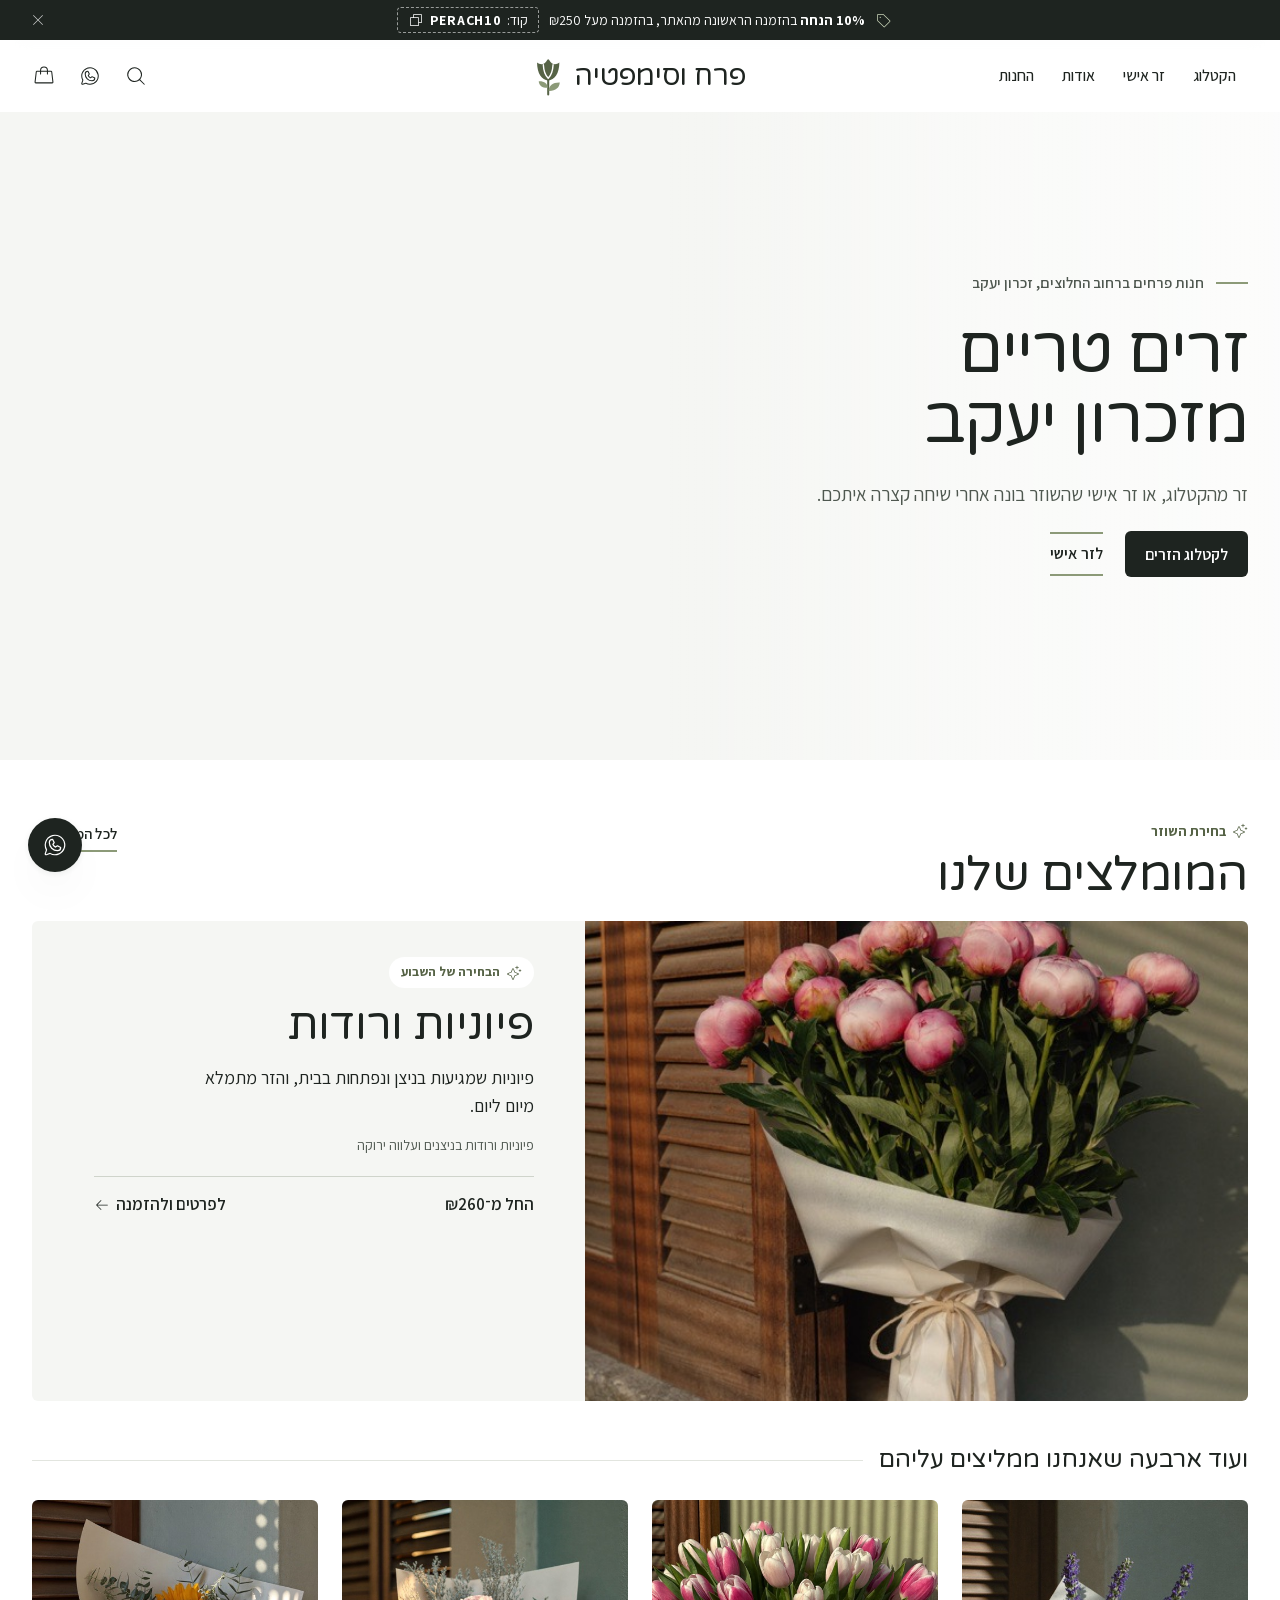
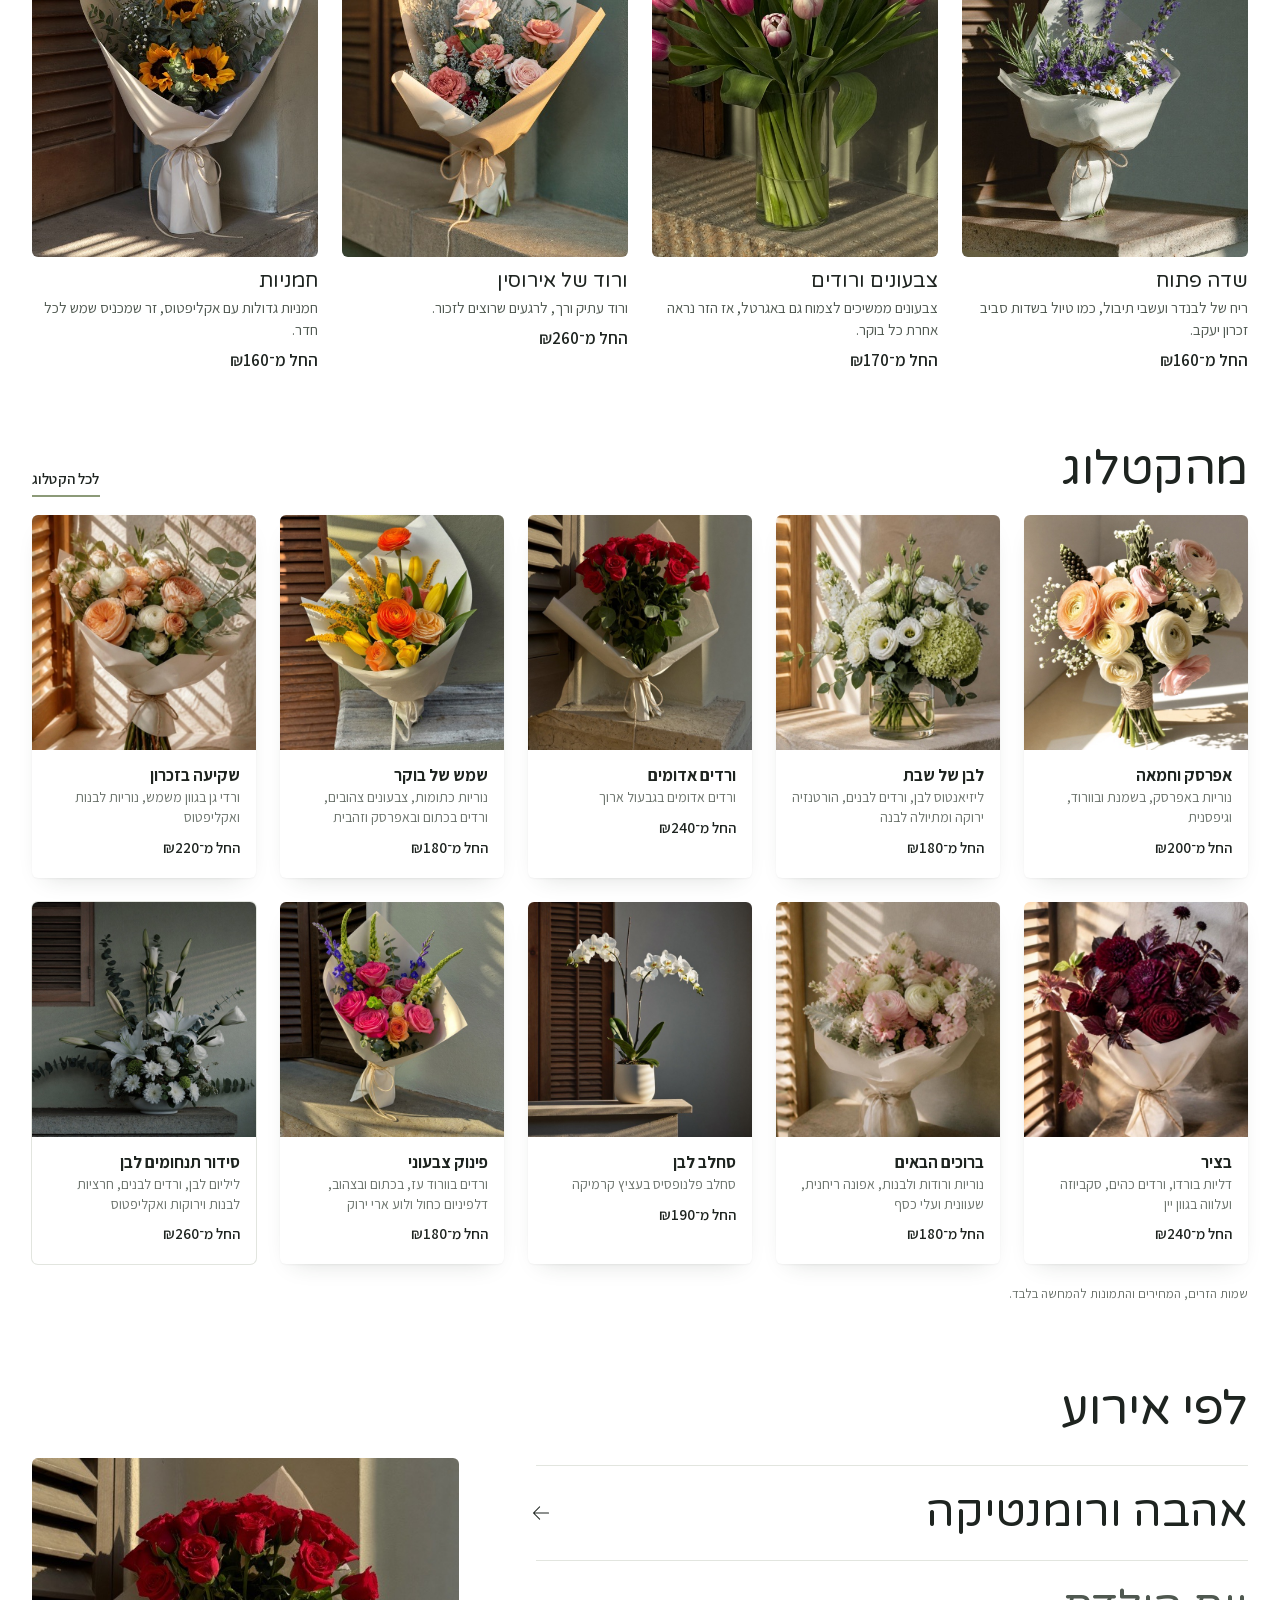
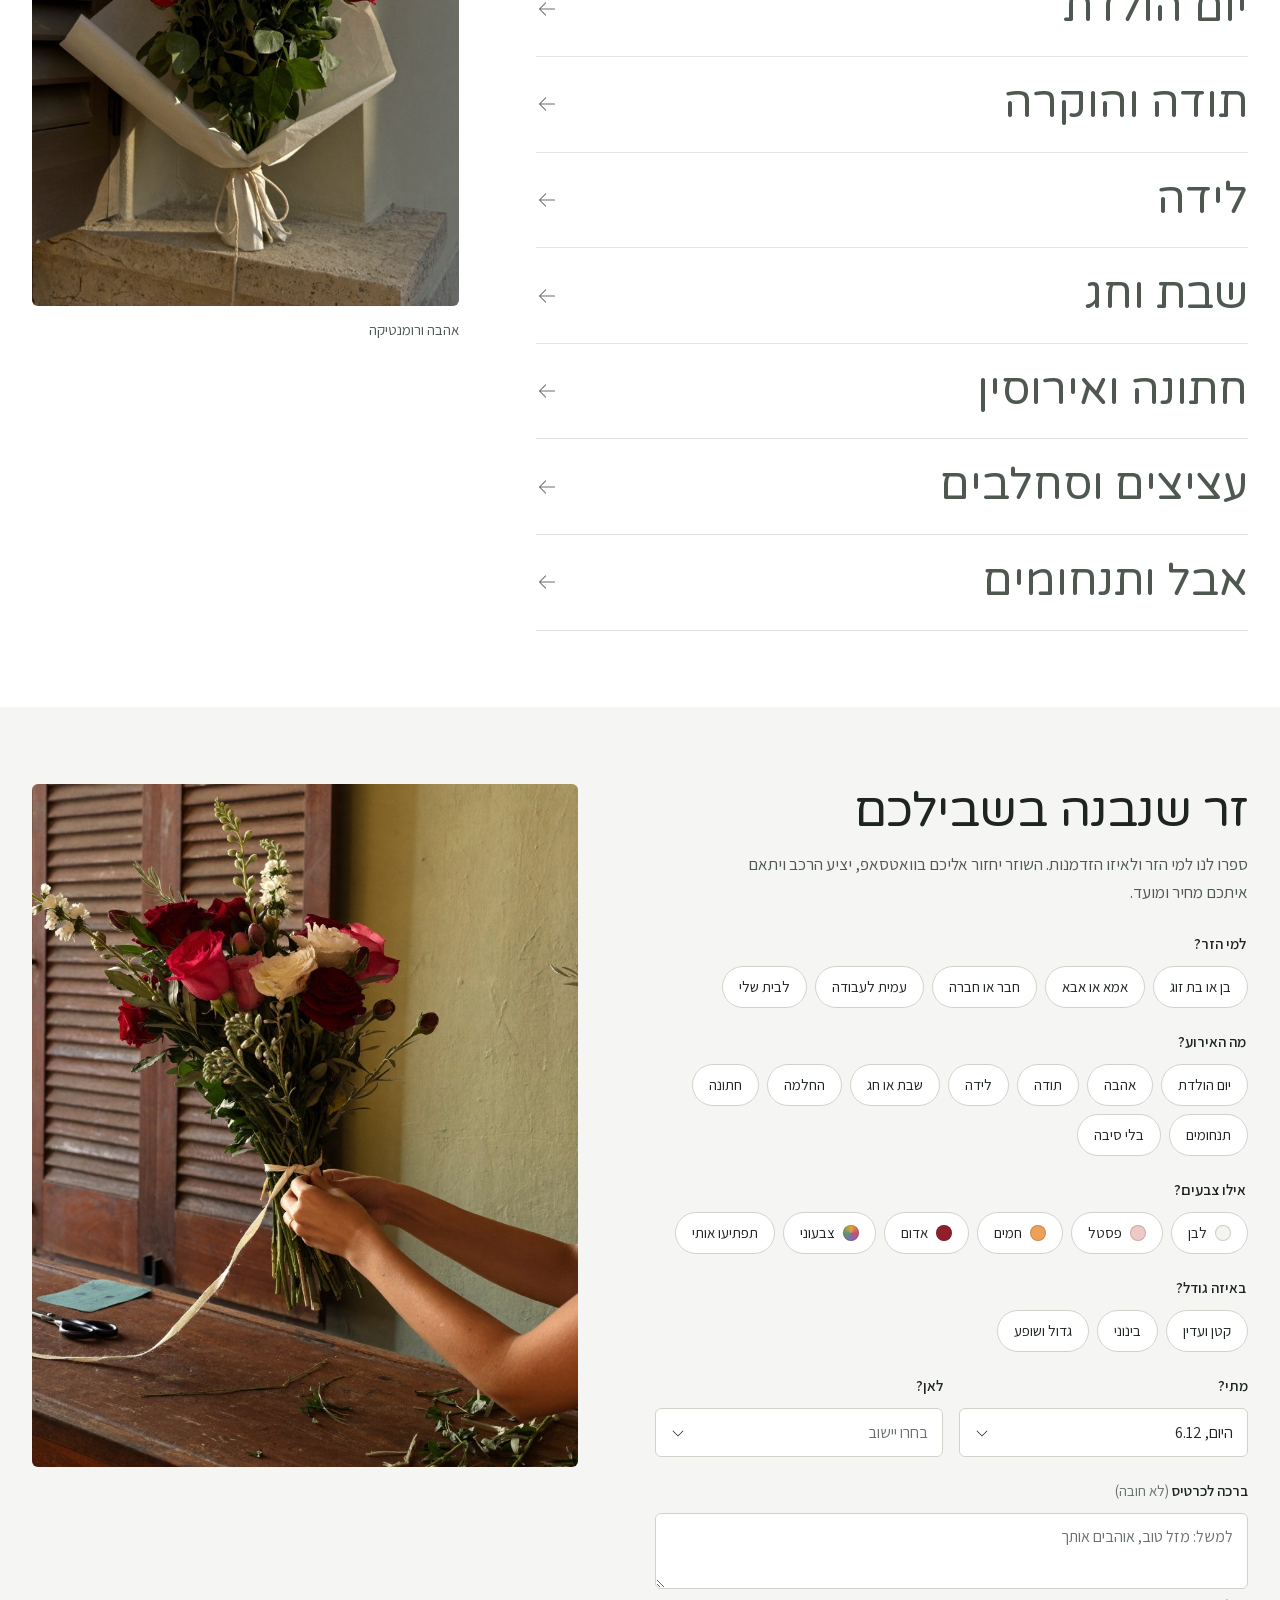
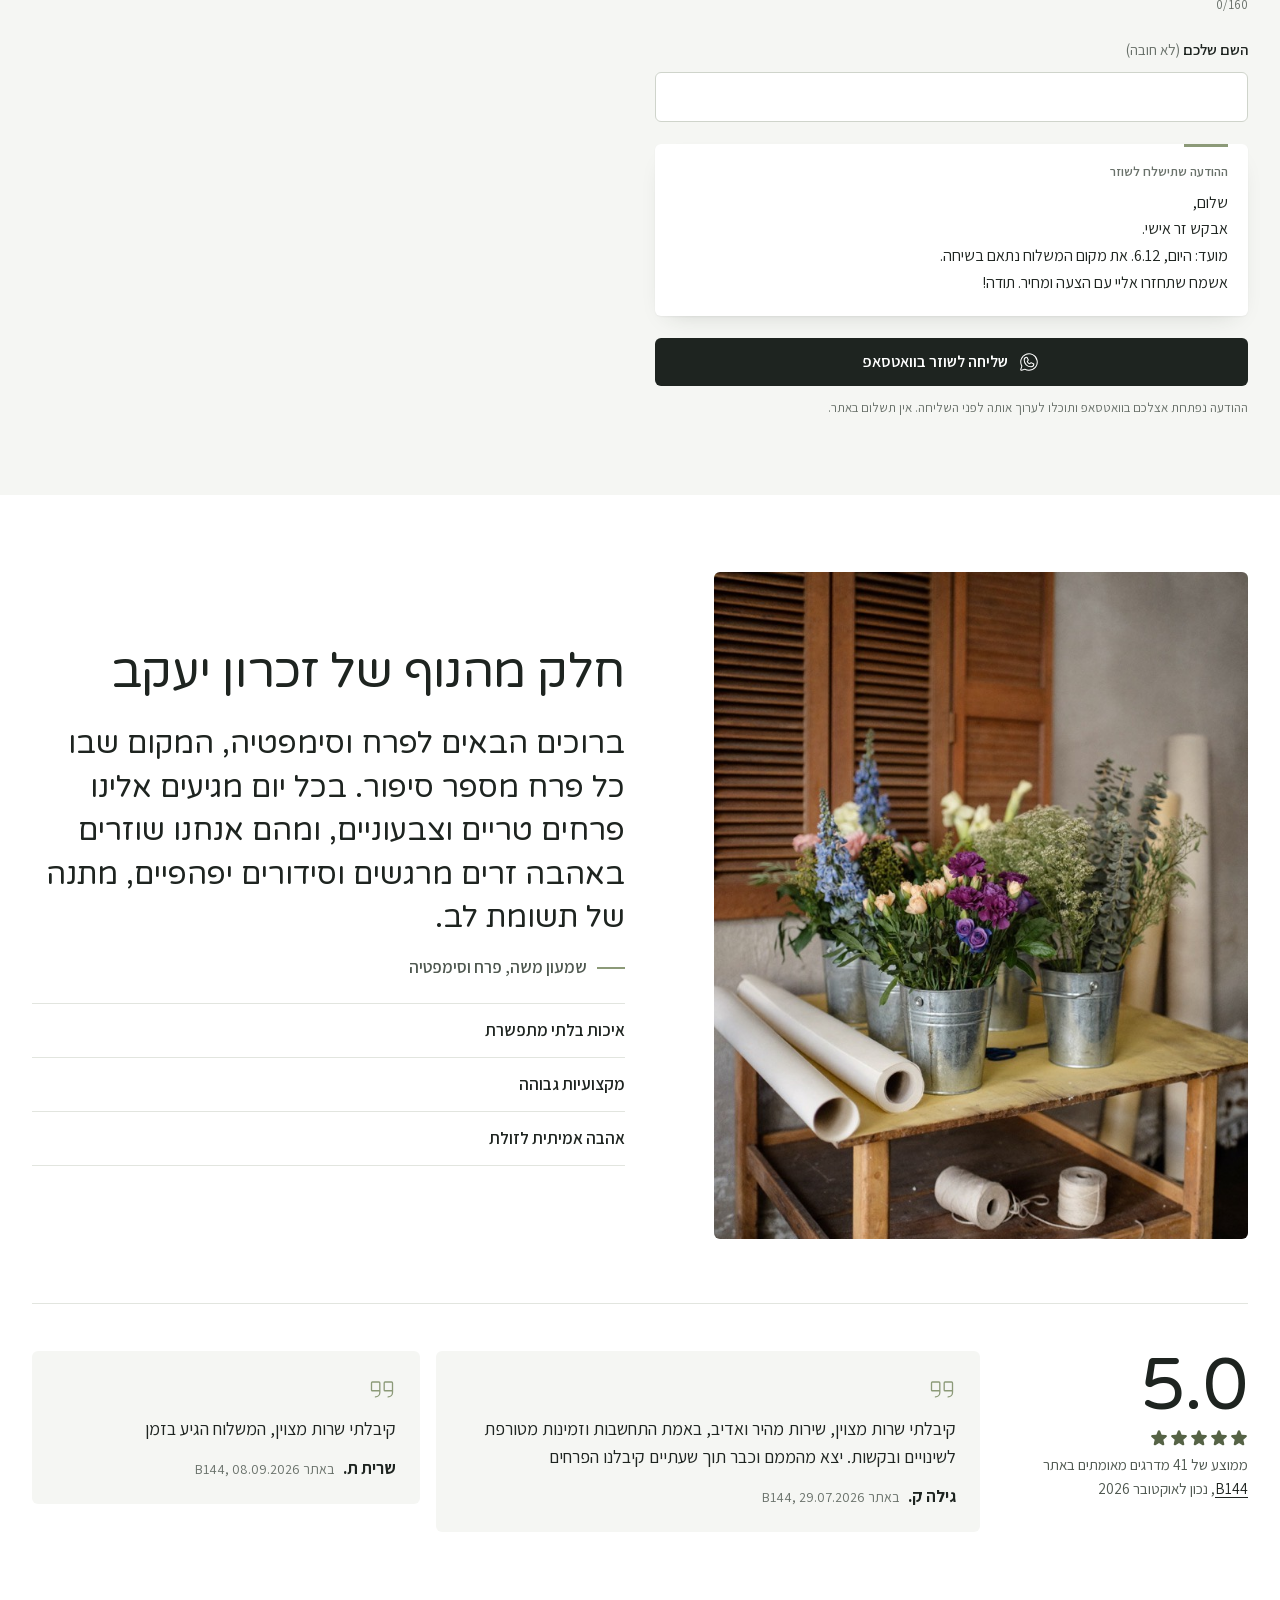
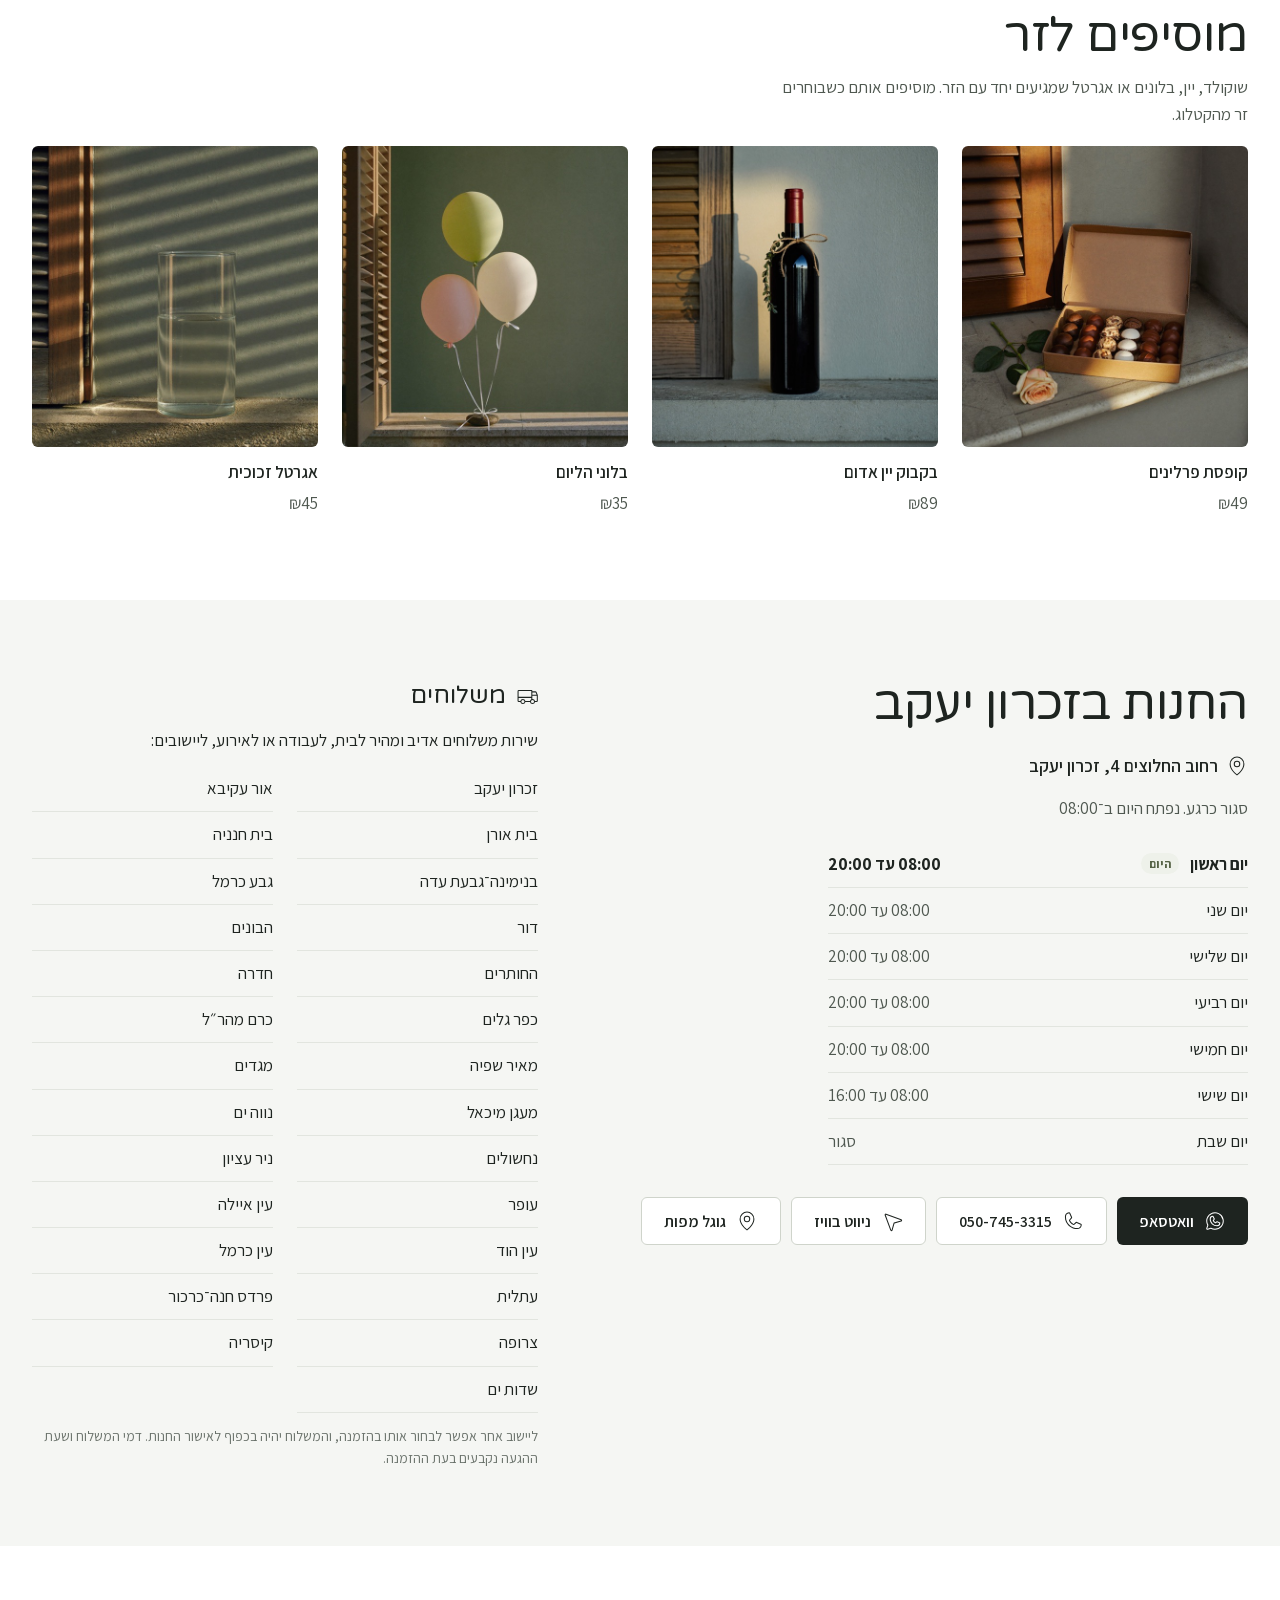
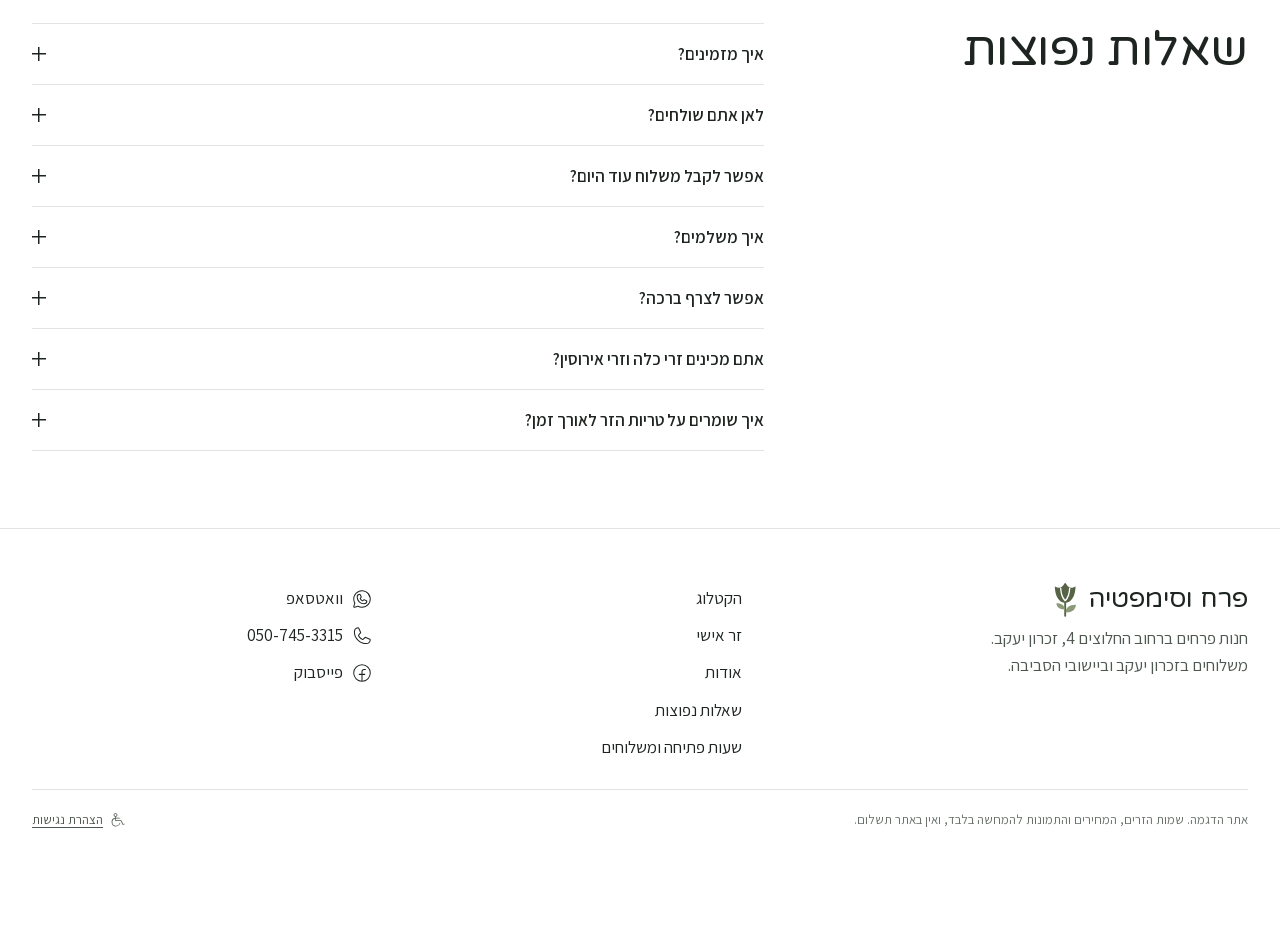
==== commit 4d4788b4: "Call peonies פיוניות, add peony and lily bouquets, search synonyms - אדמוניות renamed to פיוניות; se" ====
--- a/index.html
+++ b/index.html
@@ -18,7 +18,7 @@
   <link rel="preload" href="assets/fonts/varela-hebrew.woff2" as="font" type="font/woff2" crossorigin>
   <link rel="preload" href="assets/img/hero-tall.jpg" as="image" media="(max-width: 899px)">
   <link rel="preload" href="assets/img/hero-wide.jpg" as="image" media="(min-width: 900px)">
-  <link rel="stylesheet" href="assets/css/styles.css?v=202610131140">
+  <link rel="stylesheet" href="assets/css/styles.css?v=202610131225">
 </head>
 <body data-page="index">
 <script>try{if(localStorage.getItem('pv-promo-closed'))document.documentElement.classList.add('promo-closed')}catch(e){}</script>
@@ -677,8 +677,8 @@
     </div>
   </div>
 </div>
-<script src="assets/js/data.js?v=202610131140"></script>
-<script src="assets/js/towns-il.js?v=202610131140"></script>
-<script src="assets/js/main.js?v=202610131140"></script>
+<script src="assets/js/data.js?v=202610131225"></script>
+<script src="assets/js/towns-il.js?v=202610131225"></script>
+<script src="assets/js/main.js?v=202610131225"></script>
 </body>
 </html>
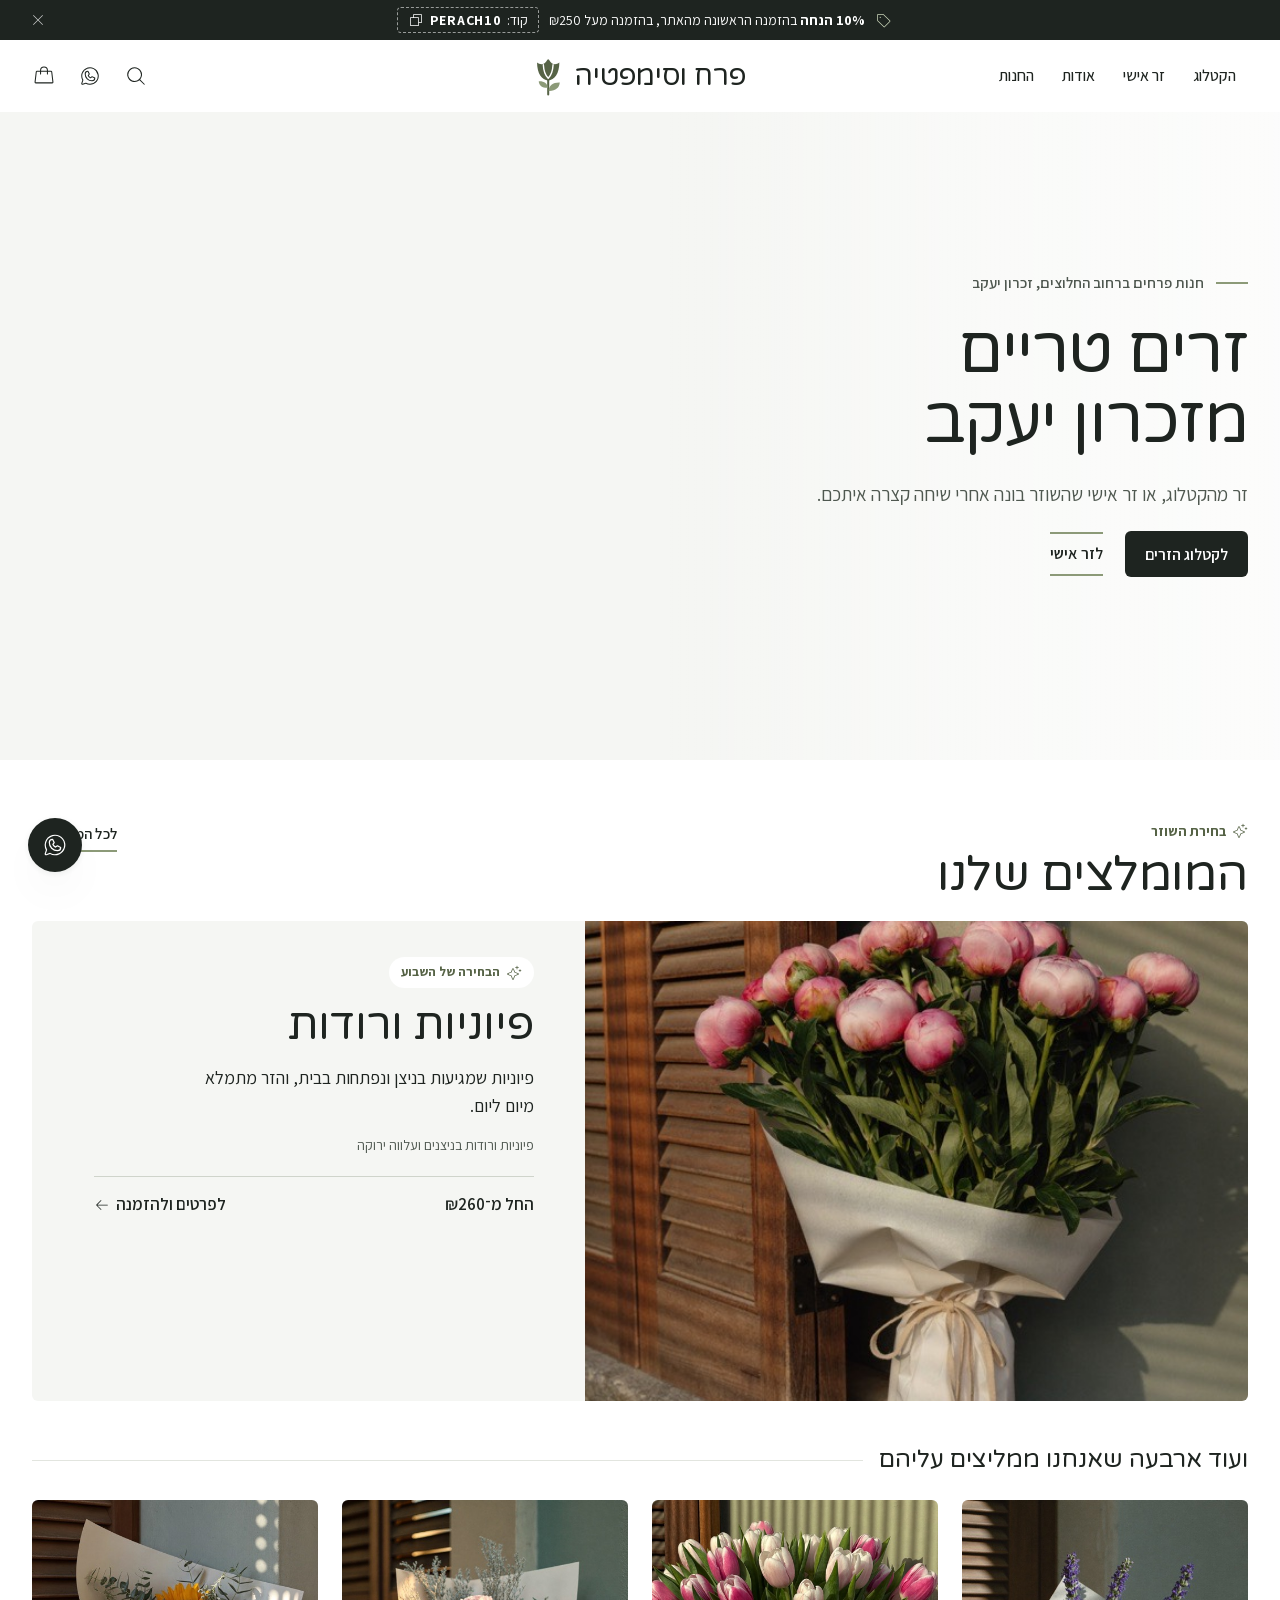
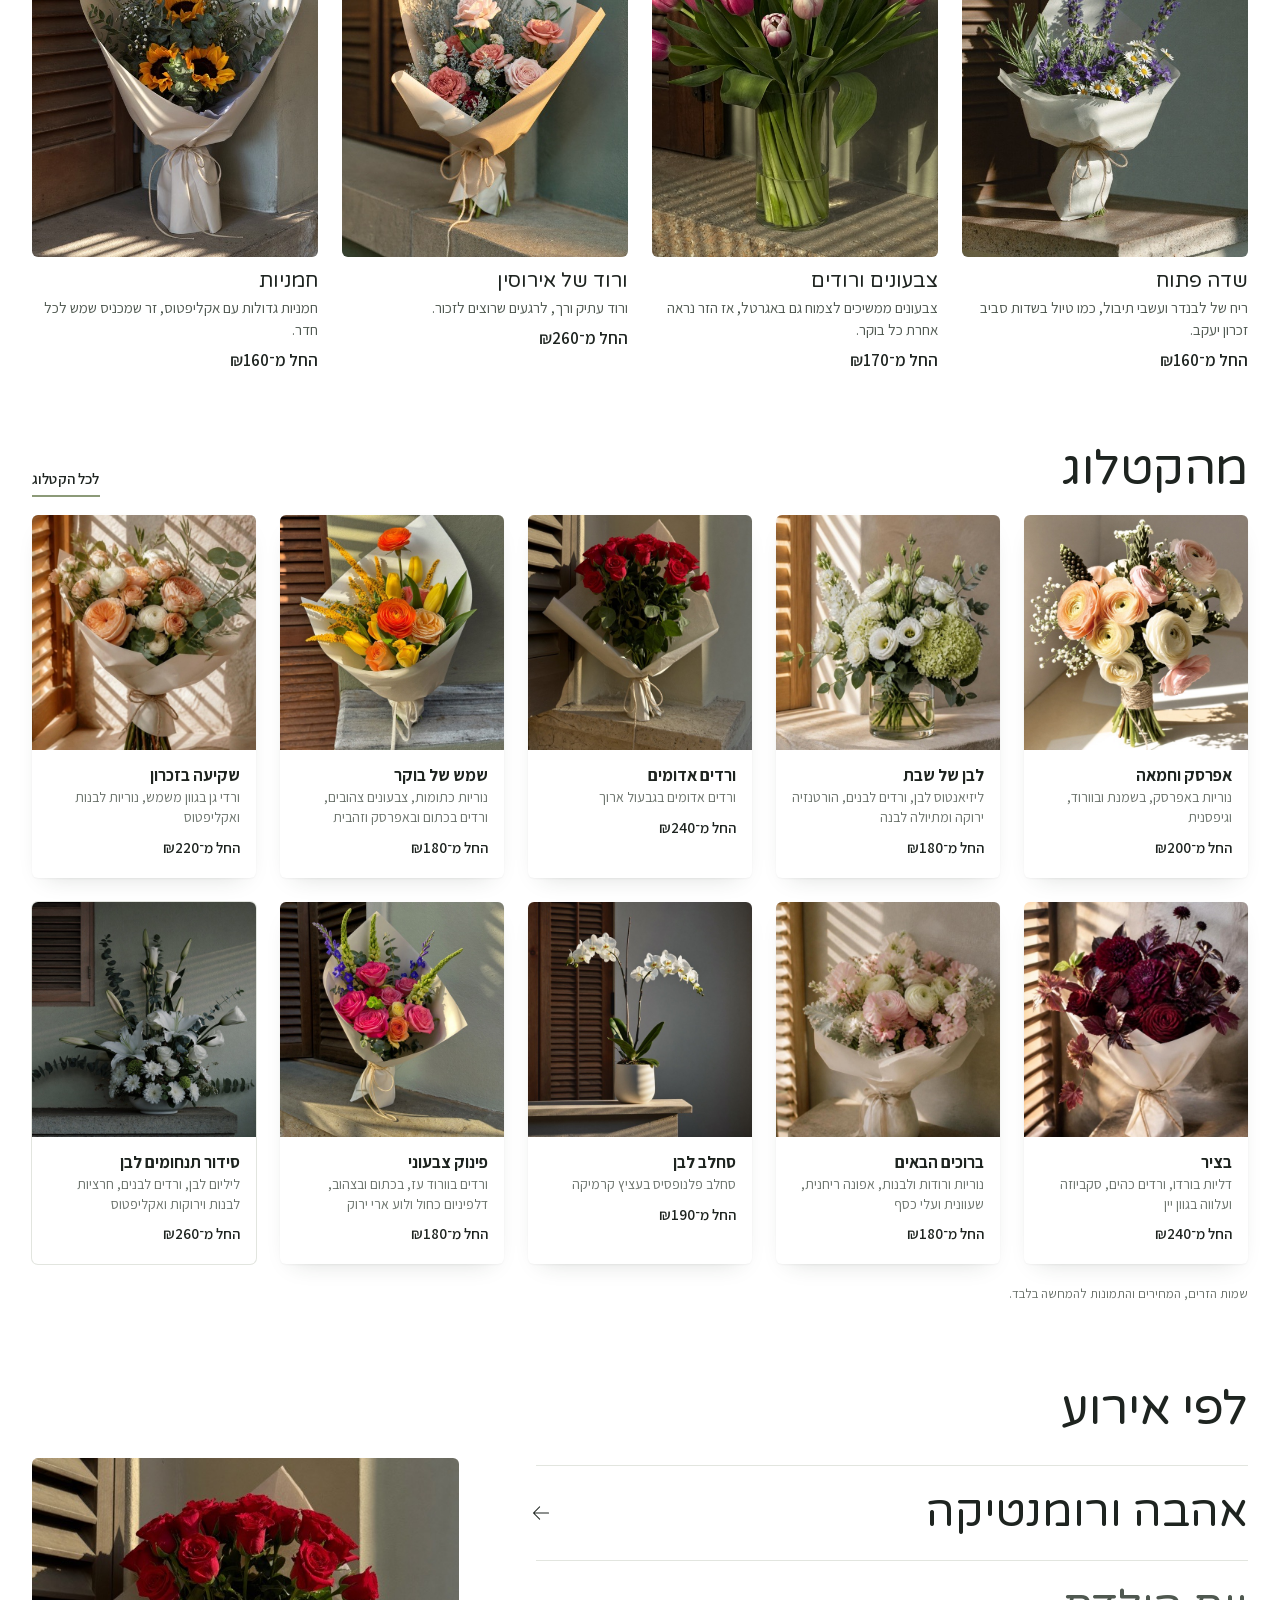
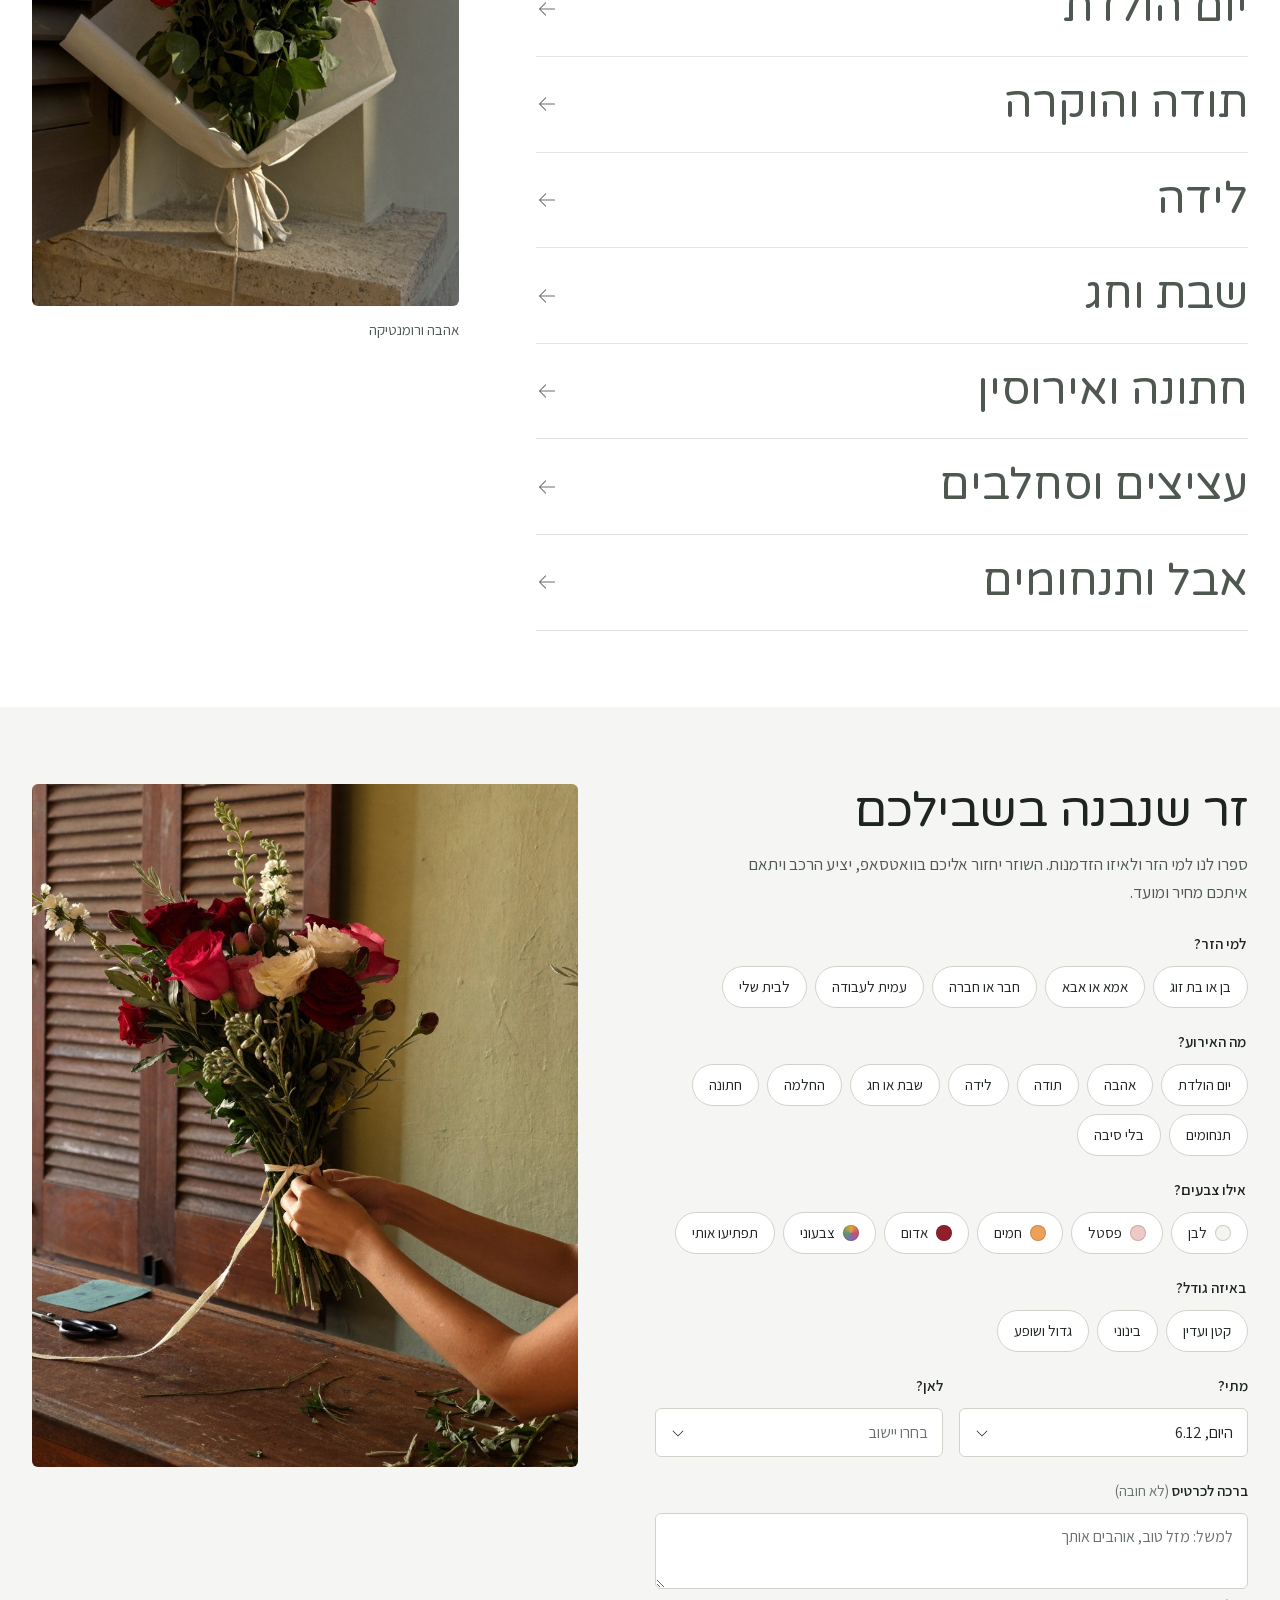
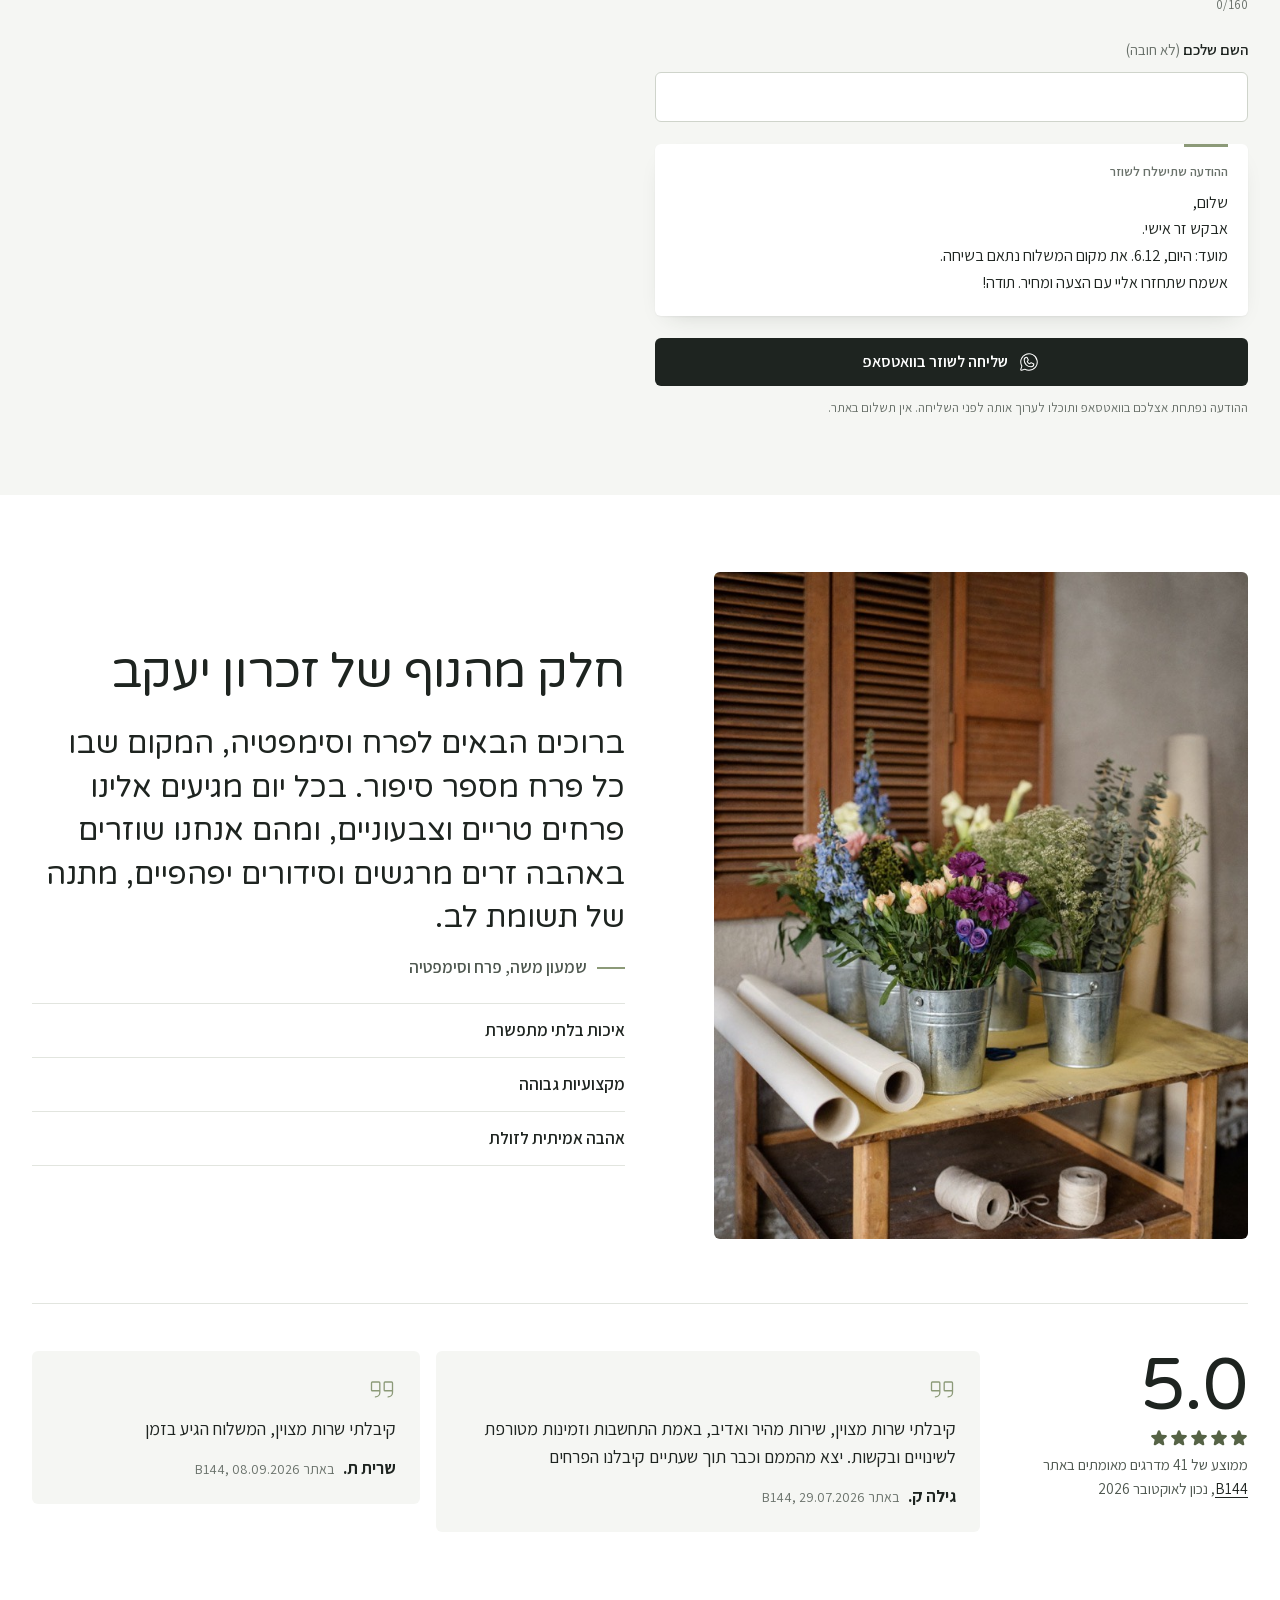
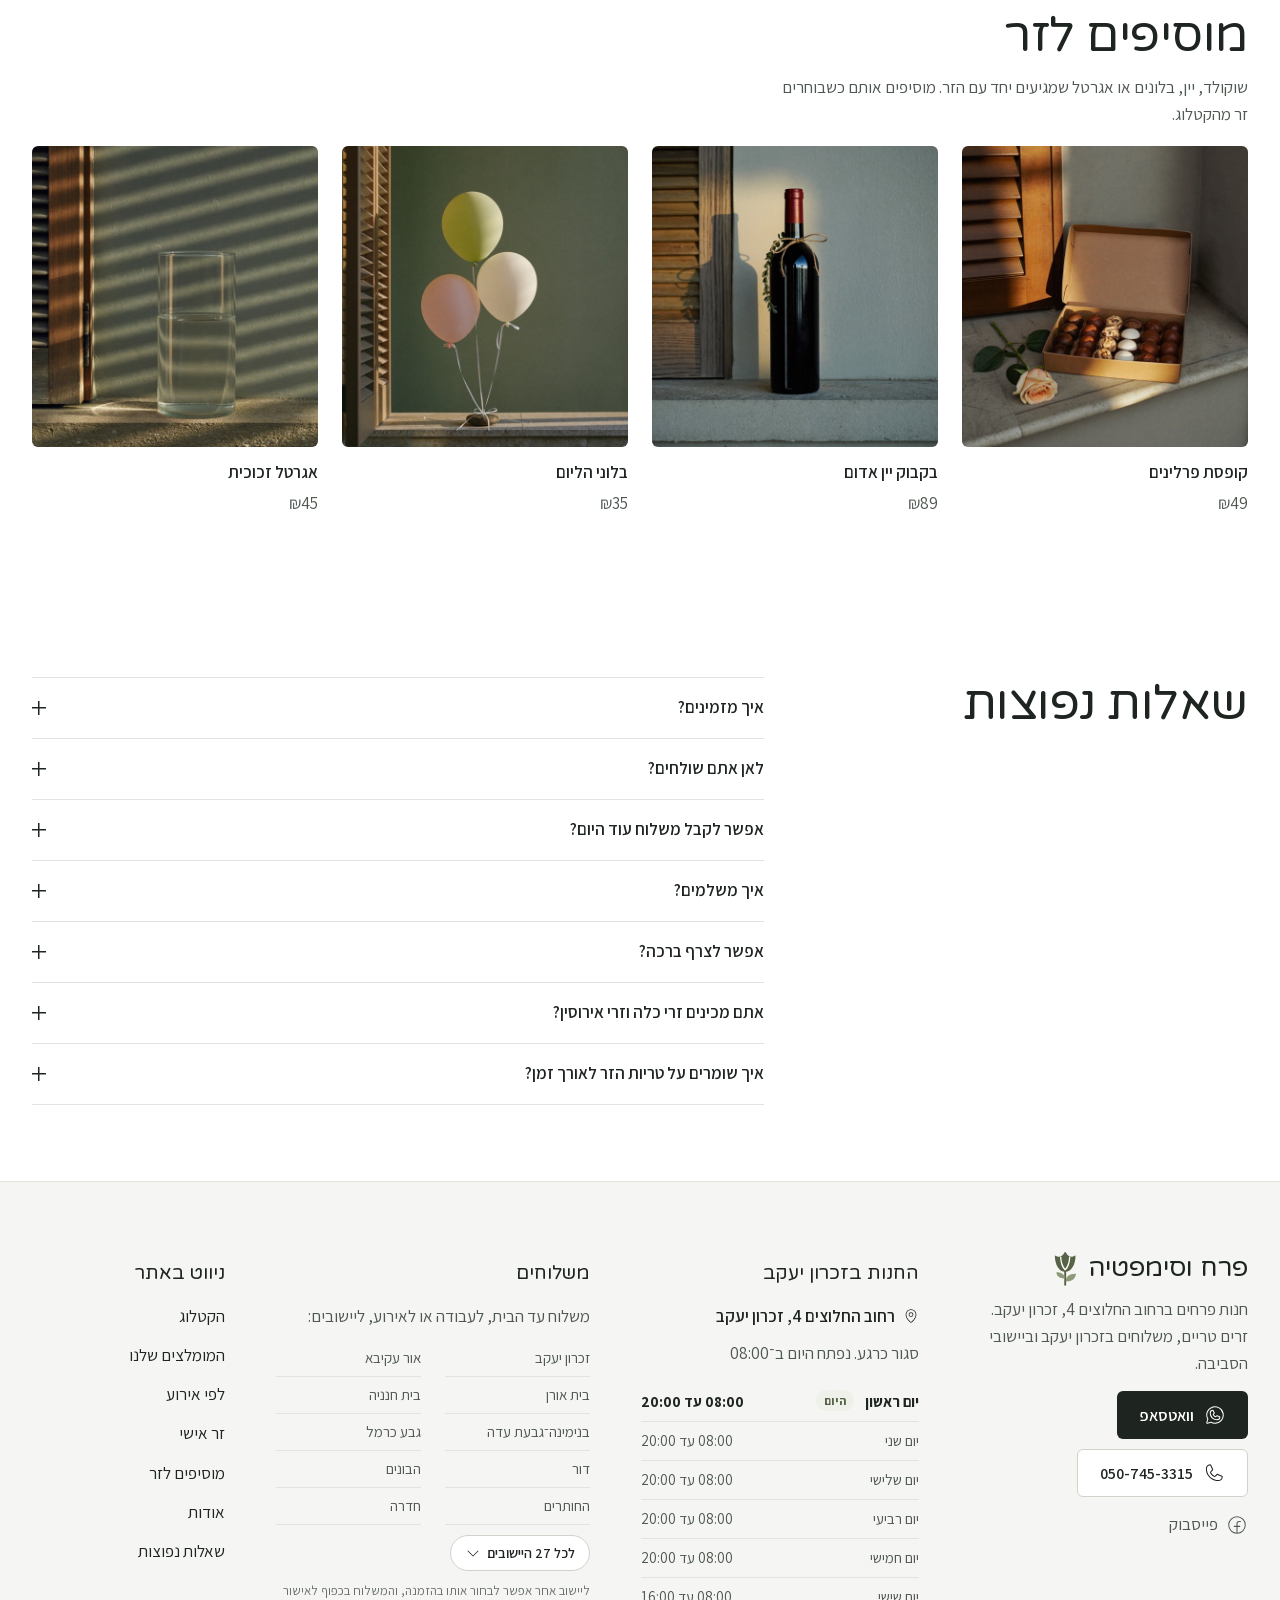
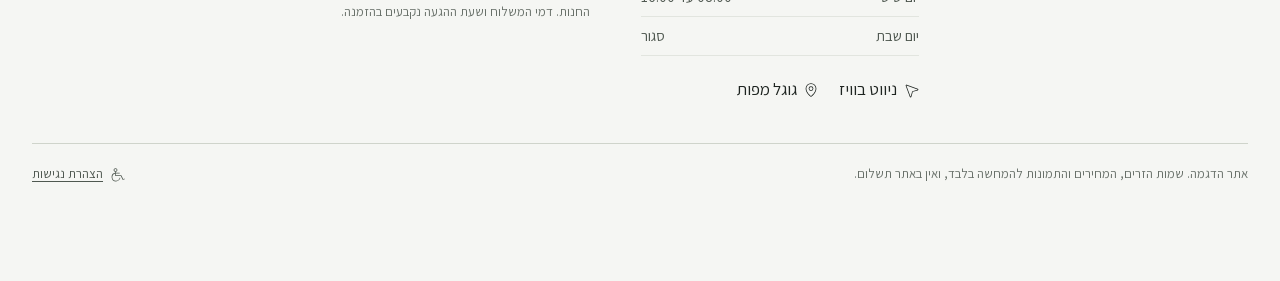
==== commit 0c1f77de: "Merge the shop, hours and delivery towns into one footer below the FAQ Desktop shows four columns (b" ====
--- a/index.html
+++ b/index.html
@@ -18,7 +18,7 @@
   <link rel="preload" href="assets/fonts/varela-hebrew.woff2" as="font" type="font/woff2" crossorigin>
   <link rel="preload" href="assets/img/hero-tall.jpg" as="image" media="(max-width: 899px)">
   <link rel="preload" href="assets/img/hero-wide.jpg" as="image" media="(min-width: 900px)">
-  <link rel="stylesheet" href="assets/css/styles.css?v=202610131225">
+  <link rel="stylesheet" href="assets/css/styles.css?v=202610140820">
 </head>
 <body data-page="index">
 <script>try{if(localStorage.getItem('pv-promo-closed'))document.documentElement.classList.add('promo-closed')}catch(e){}</script>
@@ -179,7 +179,7 @@
                   <div><dt>שישי</dt><dd>08:00 עד 16:00</dd></div>
                   <div><dt>שבת</dt><dd>סגור</dd></div>
                 </dl>
-                <a class="mega__all" href="index.html#shop">כל הפרטים <svg class="icon icon--sm" aria-hidden="true"><use href="#i-arrow-left"/></svg></a>
+                <a class="mega__all" href="#shop">כל הפרטים <svg class="icon icon--sm" aria-hidden="true"><use href="#i-arrow-left"/></svg></a>
               </div>
               <div class="mega__col">
                 <p class="mega__title">משלוחים ל:</p>
@@ -412,50 +412,6 @@
     </div>
   </section>
 
-  <section class="shop section" id="shop" aria-labelledby="shop-title">
-    <div class="container shop__inner">
-      <div class="shop__main">
-        <h2 class="section-title" id="shop-title">החנות בזכרון יעקב</h2>
-        <p class="shop__address">
-          <svg class="icon" aria-hidden="true"><use href="#i-map-pin"/></svg>
-          רחוב החלוצים 4, זכרון יעקב
-        </p>
-        <p class="shop__status" data-open-status-long></p>
-        <table class="hours">
-          <caption class="visually-hidden">שעות פתיחה</caption>
-          <tbody data-hours></tbody>
-        </table>
-        <div class="shop__actions">
-          <a class="btn btn--primary" href="#" data-wa-link>
-            <svg class="icon" aria-hidden="true"><use href="#i-whatsapp-logo"/></svg>
-            וואטסאפ
-          </a>
-          <a class="btn btn--ghost" href="tel:+972507453315">
-            <svg class="icon" aria-hidden="true"><use href="#i-phone"/></svg>
-            <span dir="ltr">050-745-3315</span>
-          </a>
-          <a class="btn btn--ghost" href="https://waze.com/ul?q=%D7%94%D7%97%D7%9C%D7%95%D7%A6%D7%99%D7%9D%204%20%D7%96%D7%9B%D7%A8%D7%95%D7%9F%20%D7%99%D7%A2%D7%A7%D7%91&navigate=yes" target="_blank" rel="noopener">
-            <svg class="icon" aria-hidden="true"><use href="#i-navigation-arrow"/></svg>
-            ניווט בוויז
-          </a>
-          <a class="btn btn--ghost" href="https://www.google.com/maps/search/?api=1&query=%D7%94%D7%97%D7%9C%D7%95%D7%A6%D7%99%D7%9D%204%20%D7%96%D7%9B%D7%A8%D7%95%D7%9F%20%D7%99%D7%A2%D7%A7%D7%91" target="_blank" rel="noopener">
-            <svg class="icon" aria-hidden="true"><use href="#i-map-pin"/></svg>
-            גוגל מפות
-          </a>
-        </div>
-      </div>
-
-      <div class="shop__delivery">
-        <h3 class="shop__subtitle">
-          <svg class="icon" aria-hidden="true"><use href="#i-truck"/></svg>
-          משלוחים
-        </h3>
-        <p>שירות משלוחים אדיב ומהיר לבית, לעבודה או לאירוע, ליישובים:</p>
-        <ul class="towns" data-towns></ul>
-        <p class="shop__muted">ליישוב אחר אפשר לבחור אותו בהזמנה, והמשלוח יהיה בכפוף לאישור החנות. דמי המשלוח ושעת ההגעה נקבעים בעת ההזמנה.</p>
-      </div>
-    </div>
-  </section>
 
   <section class="faq section" id="faq" aria-labelledby="faq-title">
     <div class="container faq__inner">
@@ -494,24 +450,56 @@
   </section>
 </main>
 
-<footer class="site-footer">
+<footer class="site-footer" id="shop" aria-labelledby="shop-title">
   <div class="container site-footer__inner">
     <div class="site-footer__brand">
       <a class="wordmark wordmark--footer" href="index.html"><span>פרח וסימפטיה</span><svg class="wordmark__mark" aria-hidden="true" focusable="false" xmlns="http://www.w3.org/2000/svg" viewBox="10 6 28 40"><path fill="#566346" d="M13 12.5c3.3 2.4 7.4 2.6 10.2-2.8.4-.8 1.2-.8 1.6 0 2.8 5.4 6.9 5.2 10.2 2.8 0 10.6-4.8 17.6-11 17.6S13 23.1 13 12.5Z"/><path fill="none" stroke="#fff" stroke-width="1.4" stroke-linecap="round" d="M19.2 14.6c.3 6.2 2 10.6 4.8 13.4M28.8 14.6c-.3 6.2-2 10.6-4.8 13.4"/><path fill="none" stroke="#566346" stroke-width="2" stroke-linecap="round" d="M24 29.8V44"/><path fill="#8c9a78" d="M24.4 40.4c.2-5.1 4.2-8.4 11-8.2-.3 5.3-4.4 8.5-11 8.2Z"/><path fill="#8c9a78" d="M23.6 37.4c-.2-4.1-3.4-6.8-8.9-6.6.2 4.4 3.6 6.8 8.9 6.6Z"/></svg></a>
-      <p>חנות פרחים ברחוב החלוצים 4, זכרון יעקב.<br>משלוחים בזכרון יעקב וביישובי הסביבה.</p>
-    </div>
-    <nav class="site-footer__nav" aria-label="ניווט תחתון">
-      <a href="catalog.html">הקטלוג</a>
-      <a href="index.html#personal">זר אישי</a>
-      <a href="index.html#about">אודות</a>
-      <a href="index.html#faq">שאלות נפוצות</a>
-      <a href="index.html#shop">שעות פתיחה ומשלוחים</a>
-    </nav>
-    <div class="site-footer__contact">
-      <a href="#" data-wa-link><svg class="icon" aria-hidden="true"><use href="#i-whatsapp-logo"/></svg> וואטסאפ</a>
-      <a href="tel:+972507453315"><svg class="icon" aria-hidden="true"><use href="#i-phone"/></svg> <span dir="ltr">050-745-3315</span></a>
-      <a href="https://www.facebook.com/flowerofsympathy" target="_blank" rel="noopener"><svg class="icon" aria-hidden="true"><use href="#i-facebook-logo"/></svg> פייסבוק</a>
-    </div>
+      <p>חנות פרחים ברחוב החלוצים 4, זכרון יעקב.<br>זרים טריים, משלוחים בזכרון יעקב וביישובי הסביבה.</p>
+      <div class="site-footer__actions">
+        <a class="btn btn--primary" href="#" data-wa-link><svg class="icon" aria-hidden="true"><use href="#i-whatsapp-logo"/></svg> וואטסאפ</a>
+        <a class="btn btn--ghost" href="tel:+972507453315"><svg class="icon" aria-hidden="true"><use href="#i-phone"/></svg> <span dir="ltr">050-745-3315</span></a>
+      </div>
+      <a class="site-footer__social" href="https://www.facebook.com/flowerofsympathy" target="_blank" rel="noopener"><svg class="icon" aria-hidden="true"><use href="#i-facebook-logo"/></svg> פייסבוק</a>
+    </div>
+
+    <details class="fcol" data-fcol>
+      <summary><h2 class="fcol__title" id="shop-title">החנות בזכרון יעקב</h2><svg class="icon icon--sm site-footer__chev" aria-hidden="true"><use href="#i-caret-down"/></svg></summary>
+      <div class="fcol__body">
+        <p class="fcol__address"><svg class="icon icon--sm" aria-hidden="true"><use href="#i-map-pin"/></svg> רחוב החלוצים 4, זכרון יעקב</p>
+        <p class="fcol__status" data-open-status-long></p>
+        <table class="hours hours--compact">
+          <caption class="visually-hidden">שעות פתיחה</caption>
+          <tbody data-hours></tbody>
+        </table>
+        <p class="fcol__links">
+          <a href="https://waze.com/ul?q=%D7%94%D7%97%D7%9C%D7%95%D7%A6%D7%99%D7%9D%204%20%D7%96%D7%9B%D7%A8%D7%95%D7%9F%20%D7%99%D7%A2%D7%A7%D7%91&navigate=yes" target="_blank" rel="noopener"><svg class="icon icon--sm" aria-hidden="true"><use href="#i-navigation-arrow"/></svg> ניווט בוויז</a>
+          <a href="https://www.google.com/maps/search/?api=1&query=%D7%94%D7%97%D7%9C%D7%95%D7%A6%D7%99%D7%9D%204%20%D7%96%D7%9B%D7%A8%D7%95%D7%9F%20%D7%99%D7%A2%D7%A7%D7%91" target="_blank" rel="noopener"><svg class="icon icon--sm" aria-hidden="true"><use href="#i-map-pin"/></svg> גוגל מפות</a>
+        </p>
+      </div>
+    </details>
+
+    <details class="fcol" data-fcol id="delivery">
+      <summary><h2 class="fcol__title">משלוחים</h2><svg class="icon icon--sm site-footer__chev" aria-hidden="true"><use href="#i-caret-down"/></svg></summary>
+      <div class="fcol__body">
+        <p>משלוח עד הבית, לעבודה או לאירוע, ליישובים:</p>
+        <ul class="towns towns--footer" data-towns data-towns-footer></ul>
+        <p class="fcol__muted">ליישוב אחר אפשר לבחור אותו בהזמנה, והמשלוח בכפוף לאישור החנות. דמי המשלוח ושעת ההגעה נקבעים בהזמנה.</p>
+      </div>
+    </details>
+
+    <details class="fcol" data-fcol>
+      <summary><h2 class="fcol__title">ניווט באתר</h2><svg class="icon icon--sm site-footer__chev" aria-hidden="true"><use href="#i-caret-down"/></svg></summary>
+      <nav class="fcol__body fcol__nav" aria-label="ניווט תחתון">
+        <a href="catalog.html">הקטלוג</a>
+        <a href="index.html#picks">המומלצים שלנו</a>
+        <a href="index.html#occasions">לפי אירוע</a>
+        <a href="index.html#personal">זר אישי</a>
+        <a href="index.html#gifts">מוסיפים לזר</a>
+        <a href="index.html#about">אודות</a>
+        <a href="index.html#faq">שאלות נפוצות</a>
+      </nav>
+    </details>
+
     <div class="site-footer__fine">
       <p>אתר הדגמה. שמות הזרים, המחירים והתמונות להמחשה בלבד, ואין באתר תשלום.</p>
       <a href="accessibility.html"><svg class="icon icon--sm" aria-hidden="true"><use href="#i-wheelchair"/></svg> הצהרת נגישות</a>
@@ -584,7 +572,7 @@
             <p><svg class="icon icon--sm" aria-hidden="true"><use href="#i-clock"/></svg> <span>ראשון עד חמישי 08:00 עד 20:00<br>שישי 08:00 עד 16:00, שבת סגור</span></p>
           </div>
           <ul>
-            <li><a href="index.html#shop" data-close-drawer>שעות פתיחה ומשלוחים</a></li>
+            <li><a href="#shop" data-close-drawer>שעות פתיחה ומשלוחים</a></li>
             <li><a href="https://waze.com/ul?q=%D7%94%D7%97%D7%9C%D7%95%D7%A6%D7%99%D7%9D%204%20%D7%96%D7%9B%D7%A8%D7%95%D7%9F%20%D7%99%D7%A2%D7%A7%D7%91&navigate=yes" target="_blank" rel="noopener">ניווט בוויז</a></li>
           </ul>
         </div>
@@ -677,8 +665,8 @@
     </div>
   </div>
 </div>
-<script src="assets/js/data.js?v=202610131225"></script>
-<script src="assets/js/towns-il.js?v=202610131225"></script>
-<script src="assets/js/main.js?v=202610131225"></script>
+<script src="assets/js/data.js?v=202610140820"></script>
+<script src="assets/js/towns-il.js?v=202610140820"></script>
+<script src="assets/js/main.js?v=202610140820"></script>
 </body>
 </html>
--- a/assets/css/styles.css
+++ b/assets/css/styles.css
@@ -725,44 +725,70 @@
 }
 
 
-/* ---------- Shop ---------- */
-
-.shop { background: var(--surface); }
-.shop__inner { display: grid; gap: 48px; }
-@media (min-width: 900px) { .shop__inner { grid-template-columns: 1.2fr 1fr; gap: clamp(48px, 8vw, 120px); } }
-.shop__main { display: grid; gap: 14px; align-content: start; }
-.shop__address { display: inline-flex; align-items: center; gap: 8px; font-size: 1.125rem; font-weight: 600; margin-block-start: 6px; }
-.shop__status { color: var(--ink-2); }
-.shop__status.is-open { color: var(--sage-ink); font-weight: 600; }
+/* ---------- Footer: the shop, hours, delivery and navigation in one place ---------- */
 
 .hours { width: 100%; max-width: 420px; border-collapse: collapse; margin-block: 6px 10px; font-variant-numeric: tabular-nums; }
 .hours th, .hours td { padding: 9px 0; border-bottom: 1px solid var(--line); text-align: start; font-weight: 400; }
 .hours td { text-align: end; color: var(--ink-2); }
 .hours tr.is-today th, .hours tr.is-today td { font-weight: 700; color: var(--ink); }
-
-.shop__actions { display: flex; flex-wrap: wrap; gap: 10px; margin-block-start: 8px; }
-.shop__delivery { display: grid; gap: 12px; align-content: start; }
-.shop__subtitle { display: inline-flex; align-items: center; gap: 10px; font-family: var(--font-display); font-weight: 400; font-size: 1.5rem; }
+.hours--compact th, .hours--compact td { padding-block: 7px; font-size: 0.9375rem; }
 .towns { display: grid; grid-template-columns: 1fr 1fr; gap: 0 24px; }
 .towns li { padding-block: 9px; border-bottom: 1px solid var(--line); }
-.shop__muted { color: var(--ink-3); font-size: 0.875rem; }
-
-/* ---------- Footer ---------- */
-
-.site-footer { padding-block: 56px 96px; border-top: 1px solid var(--line); }
-.site-footer__inner { display: grid; gap: 28px; }
+.towns li[hidden] { display: none; }
+.towns--footer li { padding-block: 6px; font-size: 0.9375rem; }
+
+.site-footer { background: var(--surface); border-top: 1px solid var(--line); padding-block: clamp(40px, 6vw, 72px) 96px; scroll-margin-top: 72px; }
+.site-footer__inner { display: grid; gap: 0; }
+.site-footer__brand { display: grid; gap: 14px; justify-items: start; padding-block-end: 28px; }
+.site-footer__brand p { color: var(--ink-2); }
+.wordmark--footer { grid-column: auto; font-size: 1.625rem; }
+.site-footer__actions { display: flex; flex-wrap: wrap; gap: 10px; }
+.site-footer__social { display: inline-flex; align-items: center; gap: 8px; color: var(--ink-2); text-decoration: none; }
+
+.fcol { border-top: 1px solid var(--line-strong); scroll-margin-top: 72px; }
+.fcol:last-of-type { border-bottom: 1px solid var(--line-strong); }
+.fcol > summary {
+  display: flex; align-items: center; justify-content: space-between; gap: 12px;
+  min-height: 56px; padding-block: 12px; cursor: pointer; list-style: none;
+}
+.fcol > summary::-webkit-details-marker { display: none; }
+.fcol__title { font-family: var(--font-display); font-weight: 400; font-size: 1.1875rem; }
+.site-footer__chev { flex: none; transition: transform 260ms var(--ease-out); }
+.fcol[open] .site-footer__chev { transform: rotate(180deg); }
+.fcol__body { display: grid; gap: 10px; align-content: start; padding-block-end: 20px; color: var(--ink-2); }
+.fcol__address { display: inline-flex; align-items: center; gap: 8px; color: var(--ink); font-weight: 600; }
+.fcol__status.is-open { color: var(--sage-ink); font-weight: 600; }
+.fcol__links { display: flex; flex-wrap: wrap; gap: 8px 20px; }
+.fcol__links a, .fcol__nav a { display: inline-flex; align-items: center; gap: 6px; width: fit-content; color: var(--ink); text-decoration: none; }
+.fcol__nav { gap: 12px; }
+.fcol__muted { color: var(--ink-3); font-size: 0.8125rem; }
+.towns__toggle {
+  display: inline-flex; align-items: center; gap: 6px; width: fit-content;
+  padding: 6px 14px; border: 1px solid var(--line-strong); border-radius: 999px;
+  background: var(--bg); color: var(--ink); font: inherit; font-size: 0.875rem; font-weight: 600; cursor: pointer;
+}
+.towns__toggle svg { transition: transform 260ms var(--ease-out); }
+.towns__toggle[aria-expanded="true"] svg { transform: rotate(180deg); }
+@media (hover: hover) and (pointer: fine) {
+  .fcol__links a:hover, .fcol__nav a:hover, .site-footer__social:hover { text-decoration: underline; }
+  .towns__toggle:hover { border-color: var(--ink); }
+}
+.fcol::details-content { block-size: 0; overflow: hidden; transition: block-size 320ms var(--ease-out), content-visibility 320ms allow-discrete; }
+.fcol[open]::details-content { block-size: auto; }
+@media (prefers-reduced-motion: reduce) { .fcol::details-content, .site-footer__chev, .towns__toggle svg { transition: none; } }
+
+.site-footer__fine { color: var(--ink-3); font-size: 0.8125rem; padding-block-start: 20px; margin-block-start: 28px; border-top: 1px solid var(--line-strong); }
+
 @media (min-width: 900px) {
-  .site-footer__inner { grid-template-columns: 1.4fr 1fr 1fr; align-items: start; }
-  .site-footer__fine { grid-column: 1 / -1; }
-}
-.site-footer__brand p { color: var(--ink-2); margin-block-start: 10px; }
-.wordmark--footer { font-size: 1.625rem; }
-.site-footer__nav, .site-footer__contact { display: grid; gap: 10px; }
-.site-footer__nav a, .site-footer__contact a { text-decoration: none; display: inline-flex; align-items: center; gap: 8px; width: fit-content; }
-@media (hover: hover) and (pointer: fine) {
-  .site-footer__nav a:hover, .site-footer__contact a:hover { text-decoration: underline; }
-}
-.site-footer__fine { color: var(--ink-3); font-size: 0.8125rem; padding-block-start: 20px; border-top: 1px solid var(--line); }
+  .site-footer__inner { grid-template-columns: 1.15fr 1.15fr 1.3fr 0.8fr; gap: 0 clamp(28px, 4vw, 56px); align-items: start; }
+  .site-footer__brand { padding-block-end: 0; }
+  .fcol, .fcol:last-of-type { border: 0; }
+  .fcol > summary { min-height: 0; padding-block: 4px 14px; cursor: default; }
+  .site-footer__chev { display: none; }
+  .fcol__body { padding-block-end: 0; }
+  .fcol::details-content { transition: none; }
+  .site-footer__fine { grid-column: 1 / -1; margin-block-start: 40px; }
+}
 
 /* ---------- Floating WhatsApp ---------- */
 
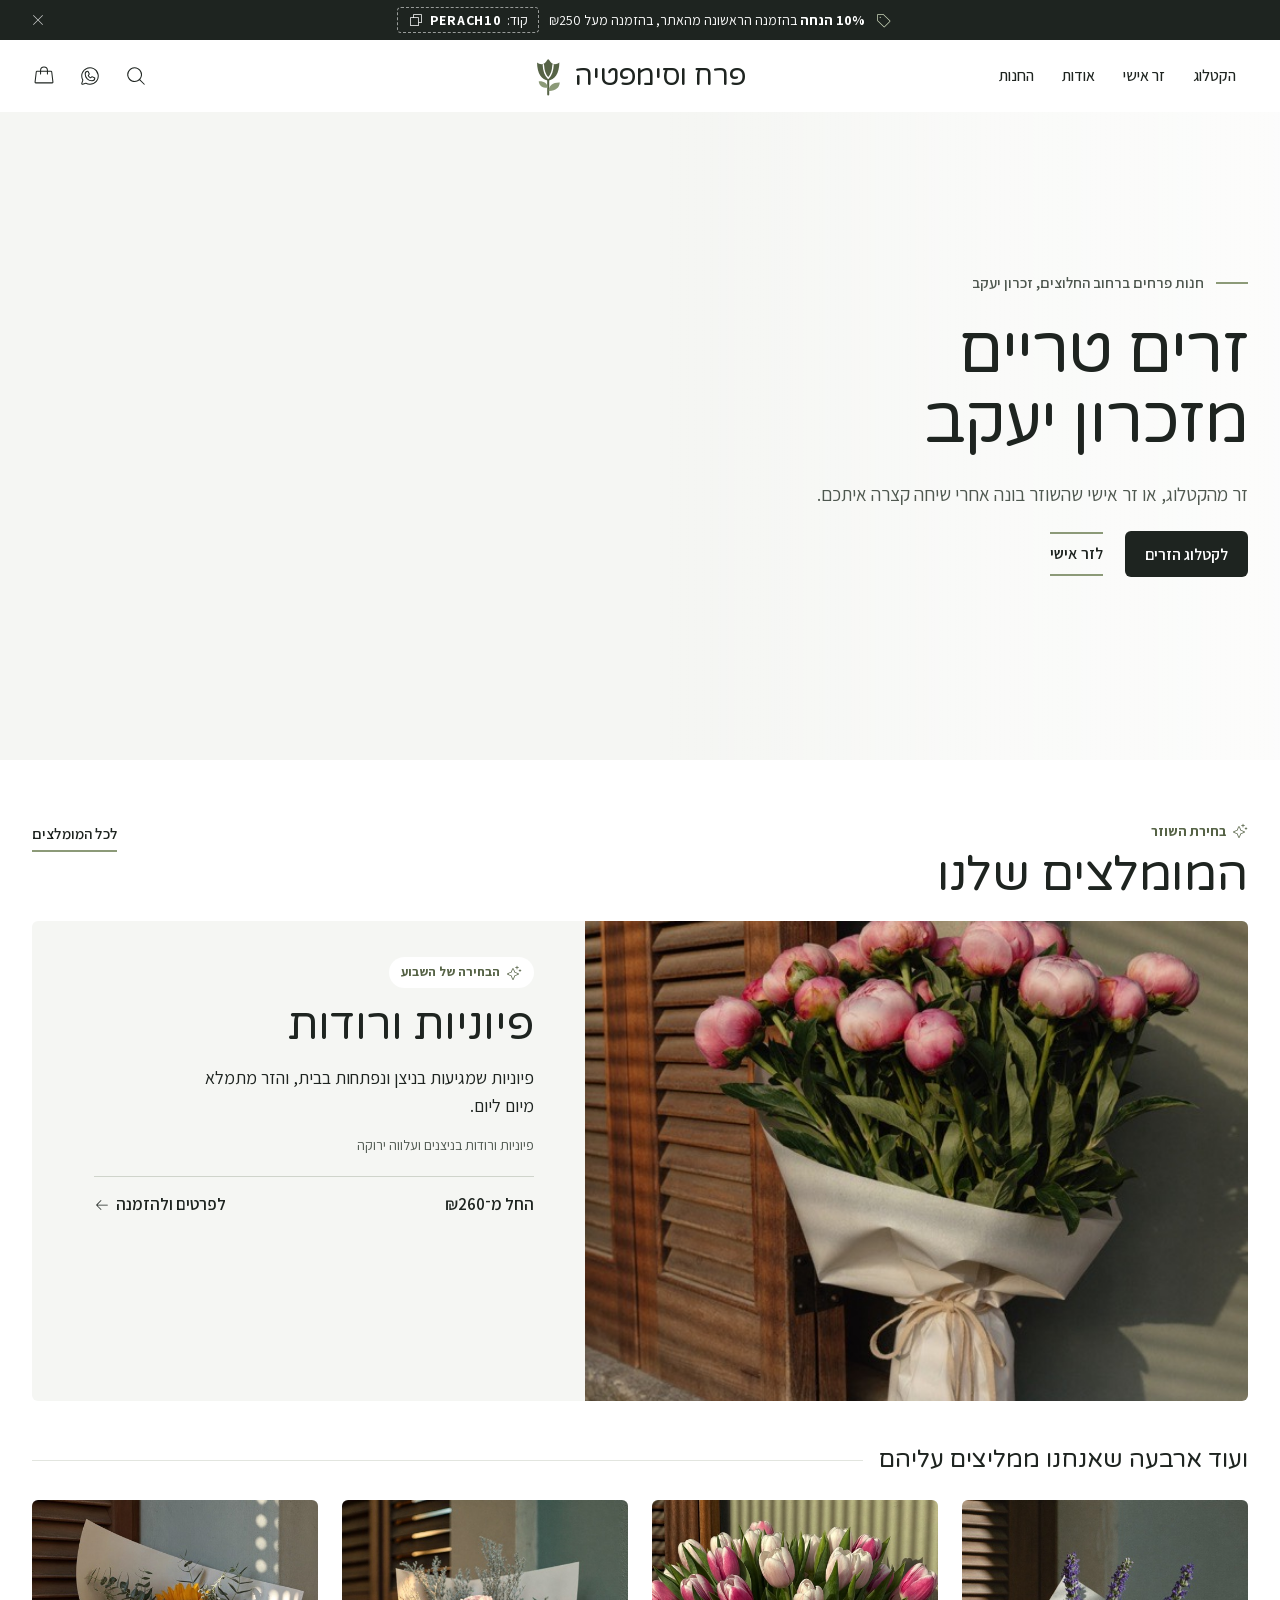
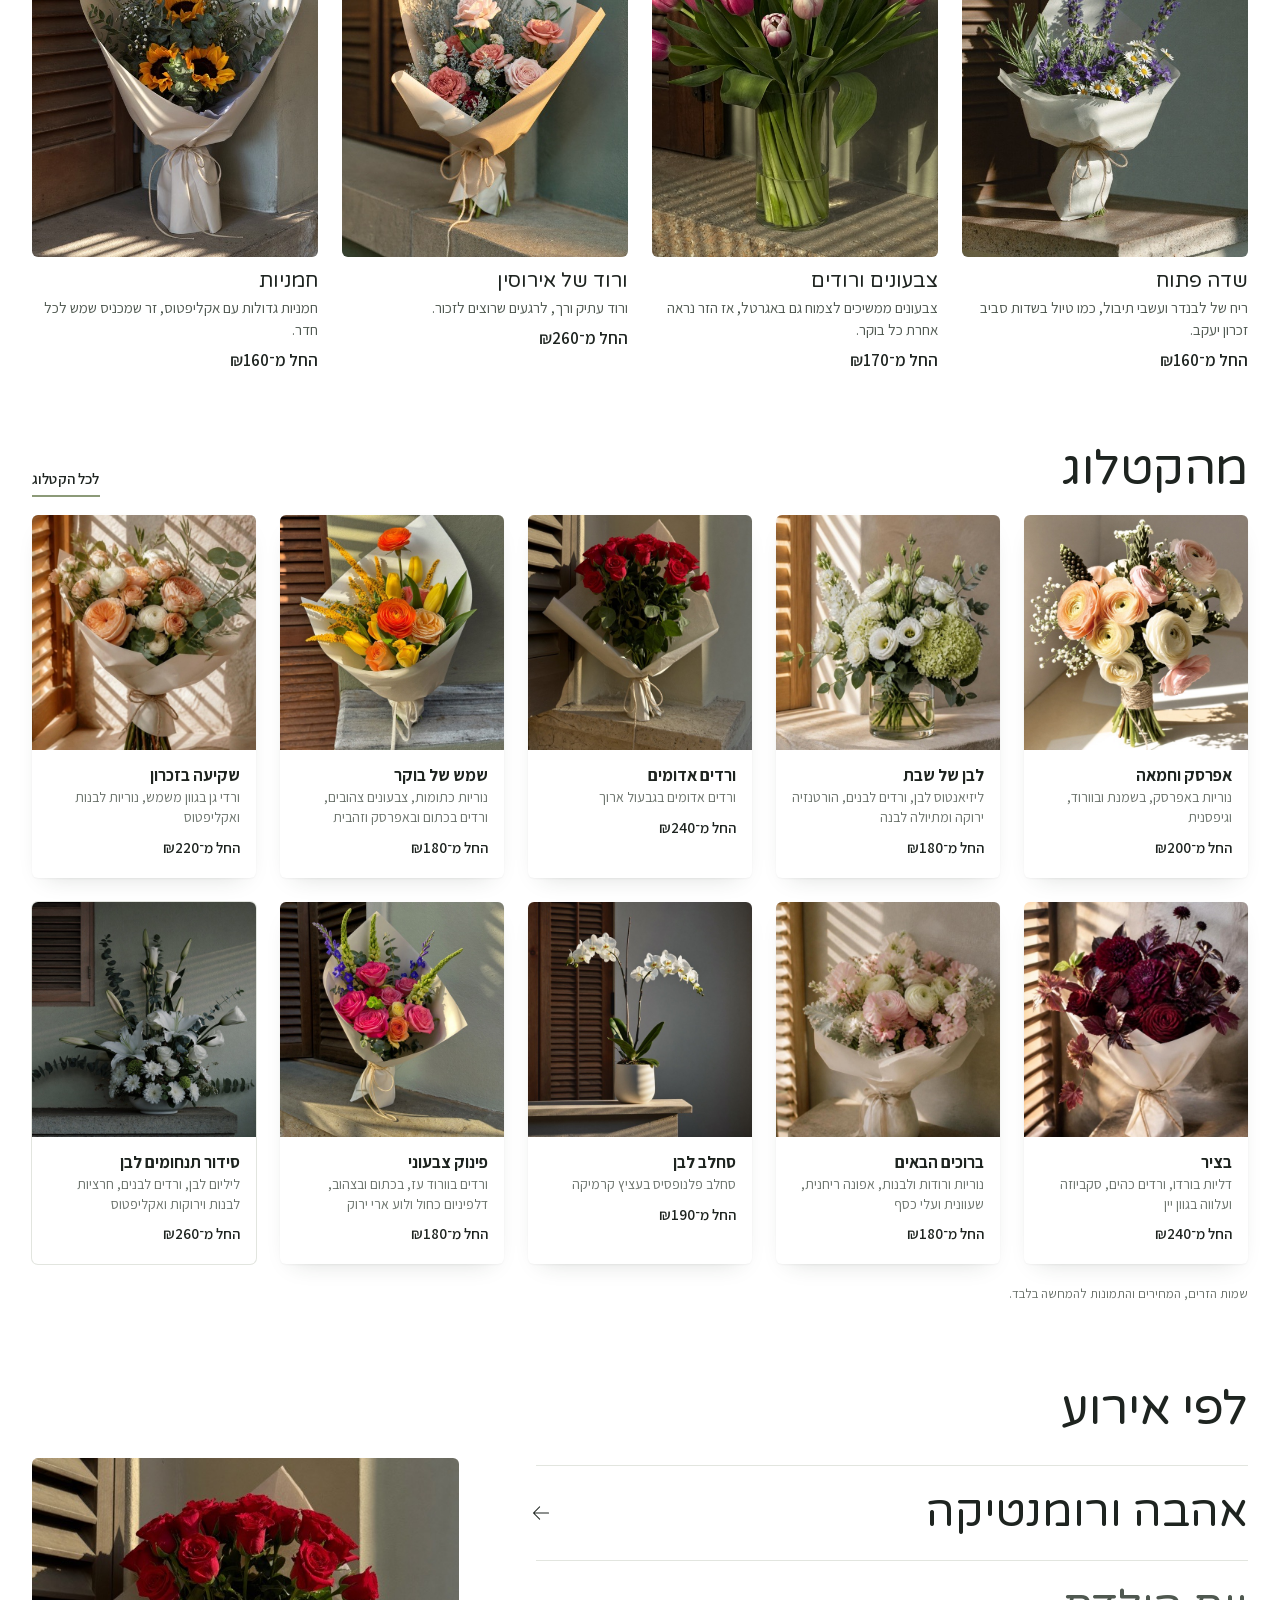
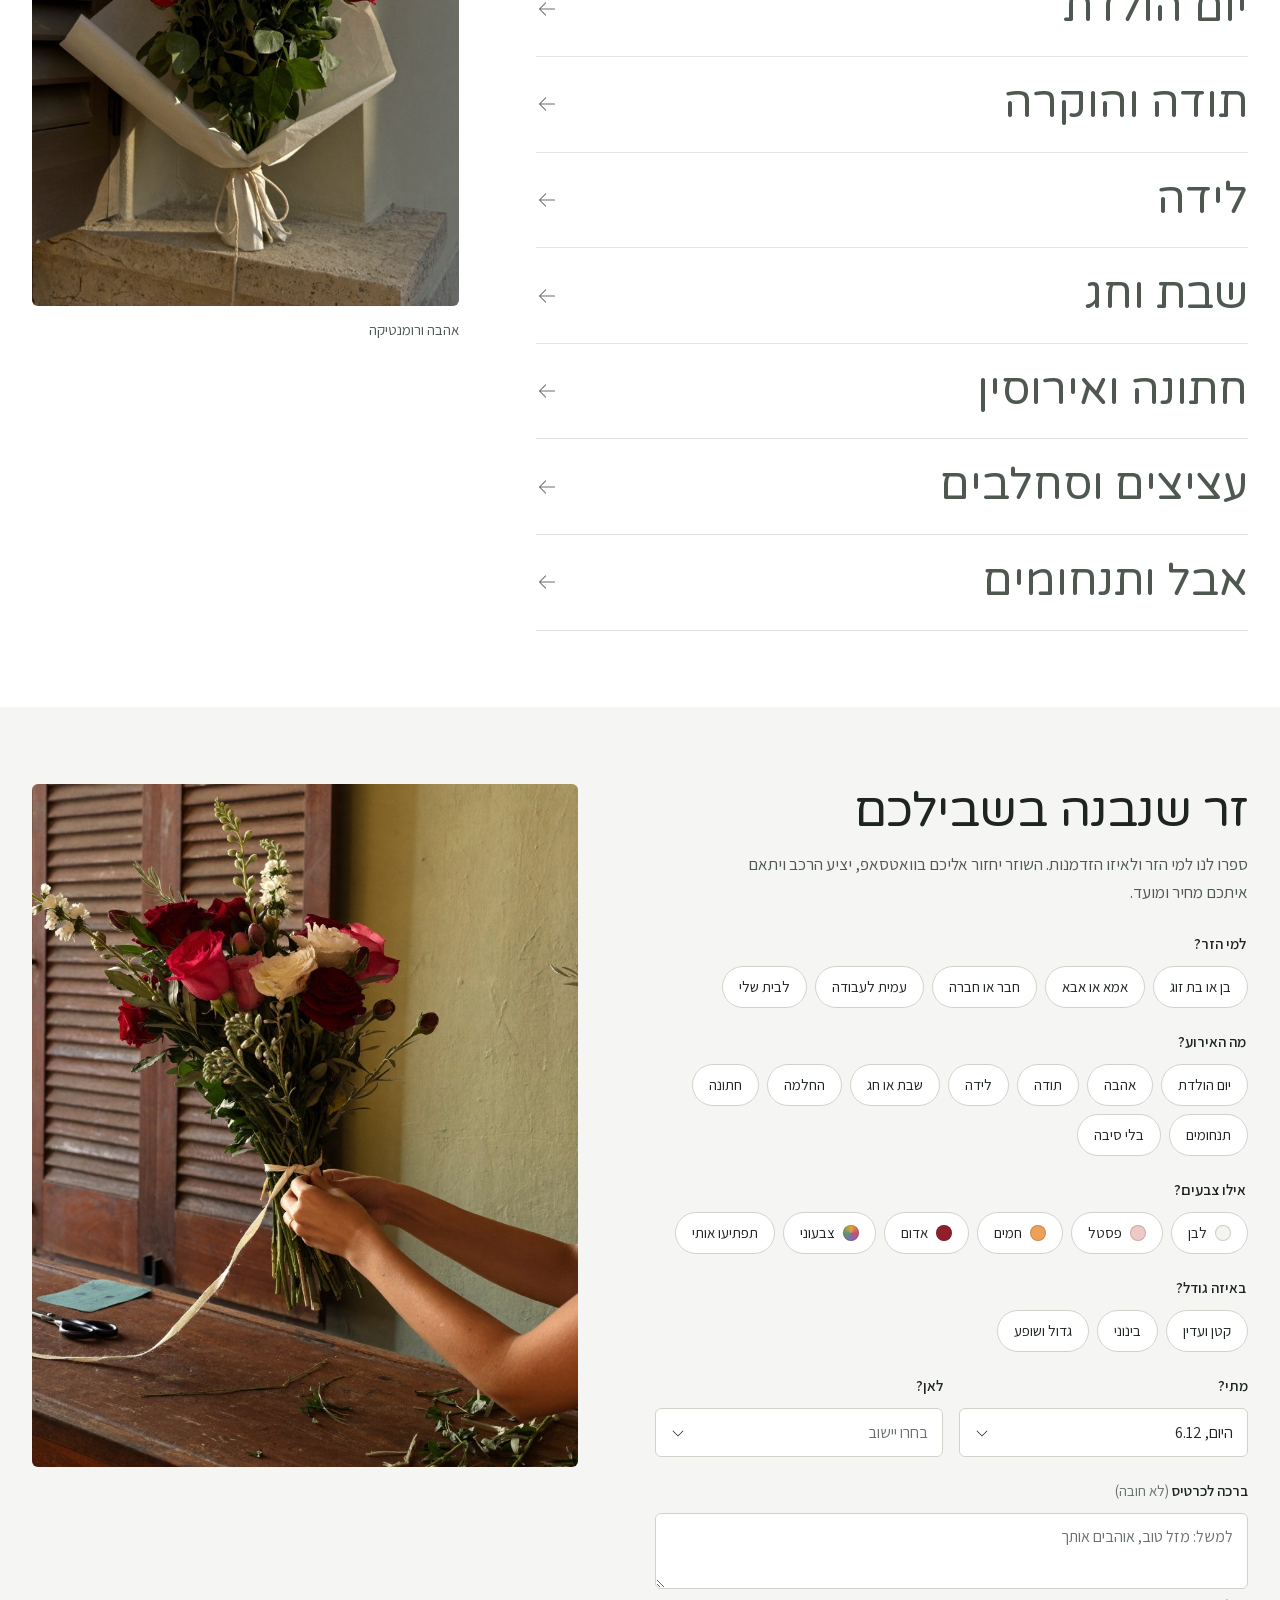
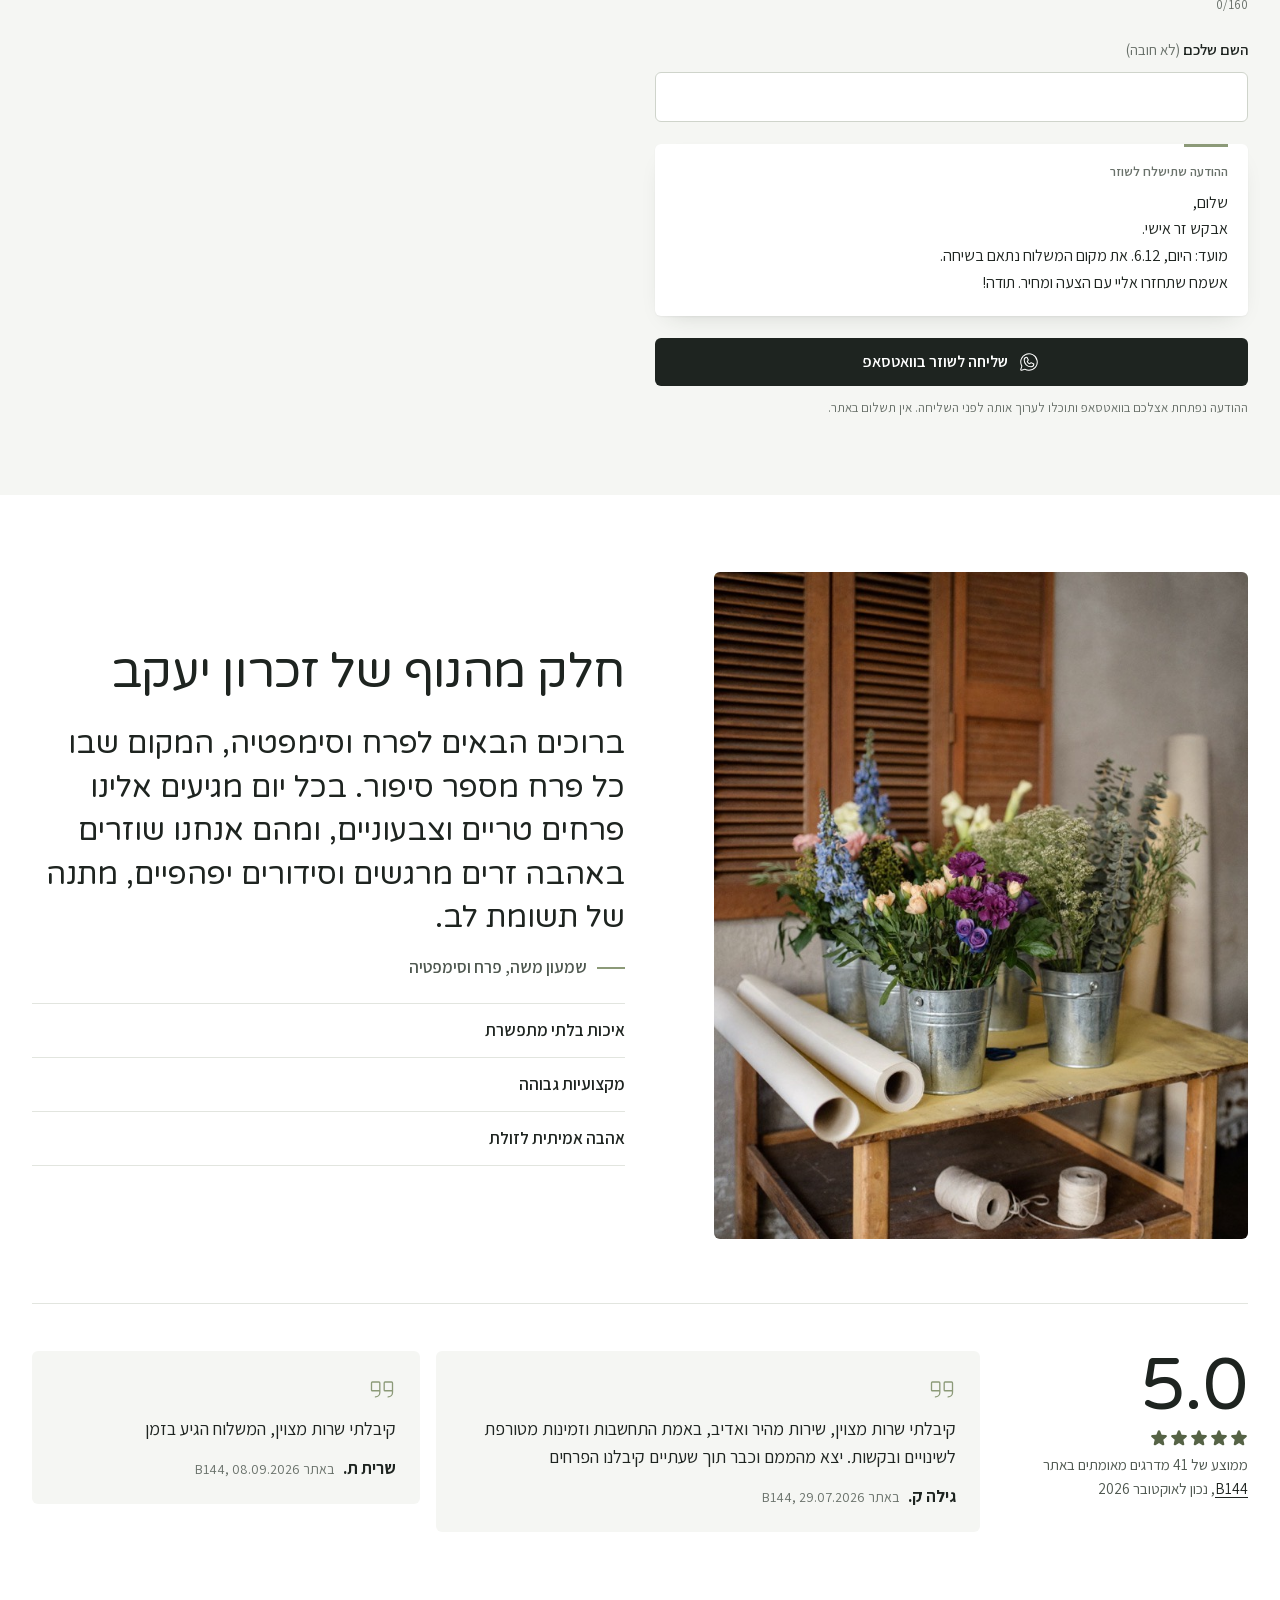
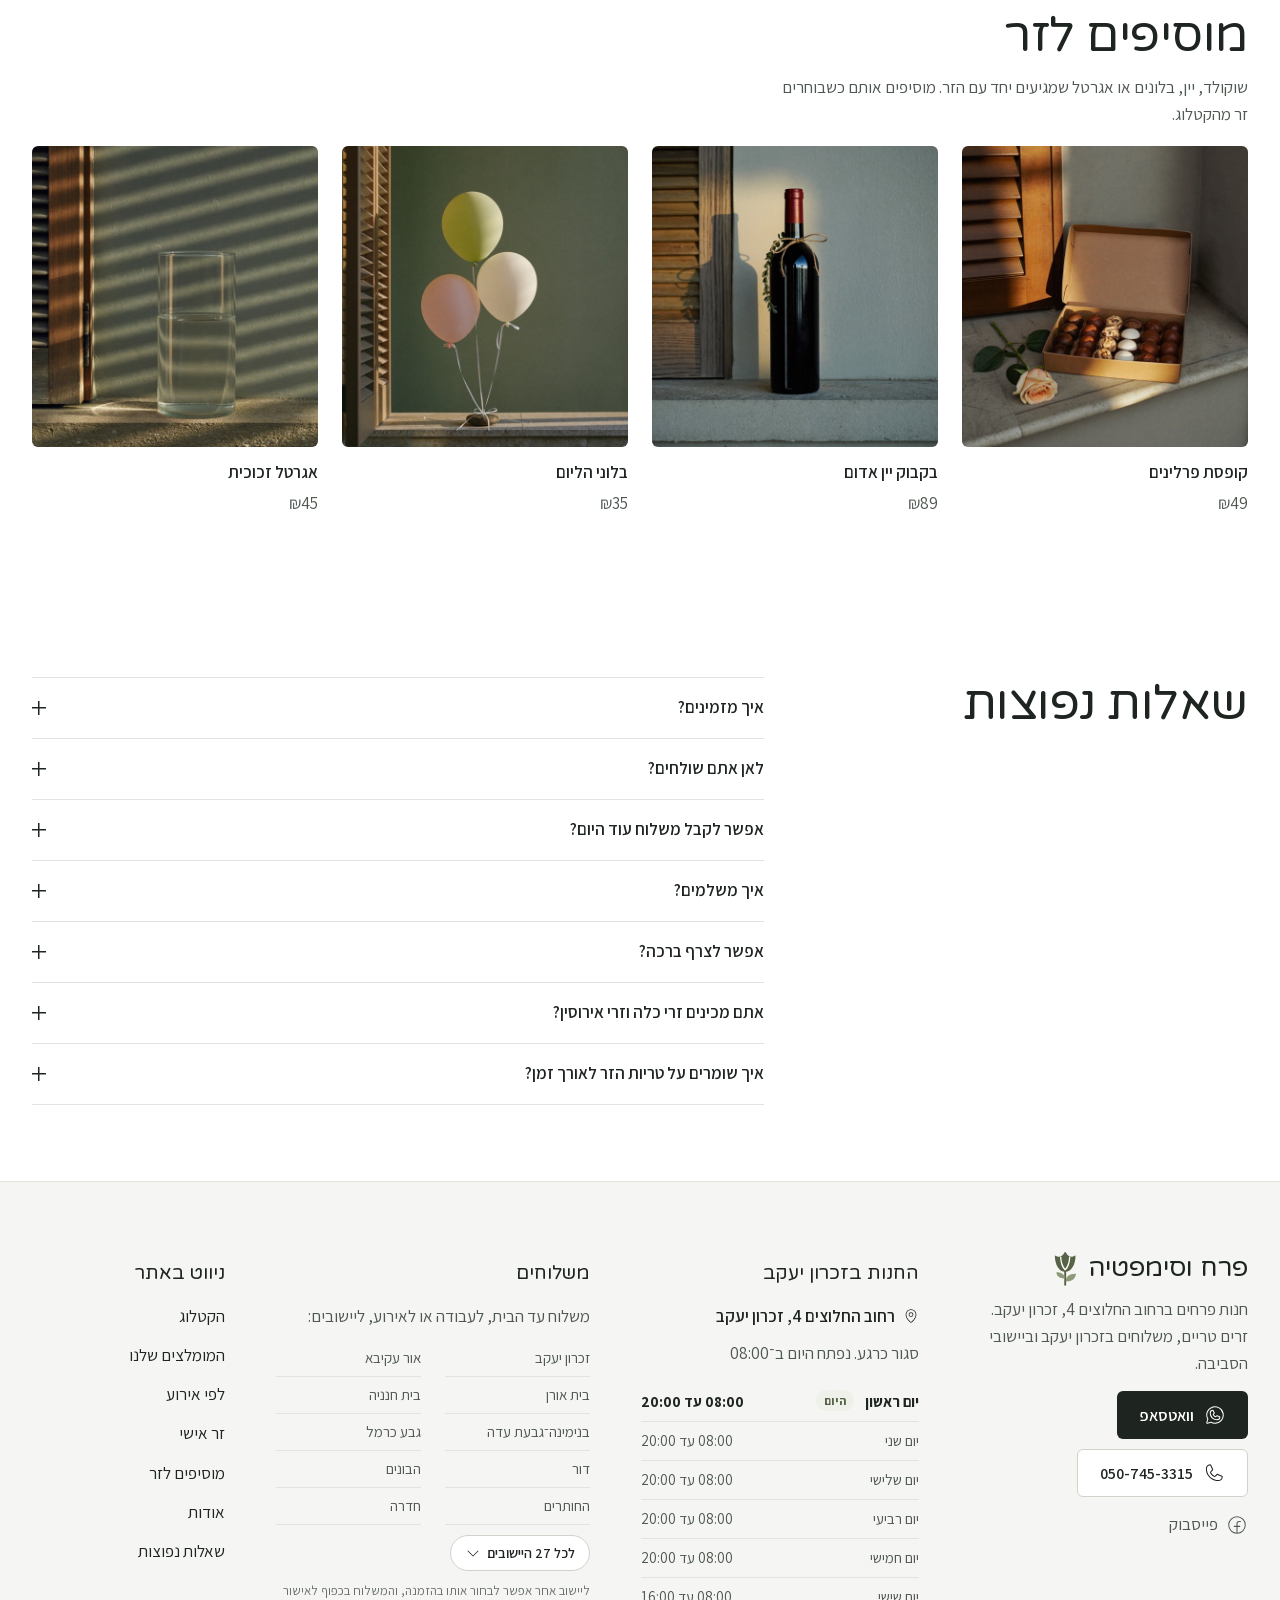
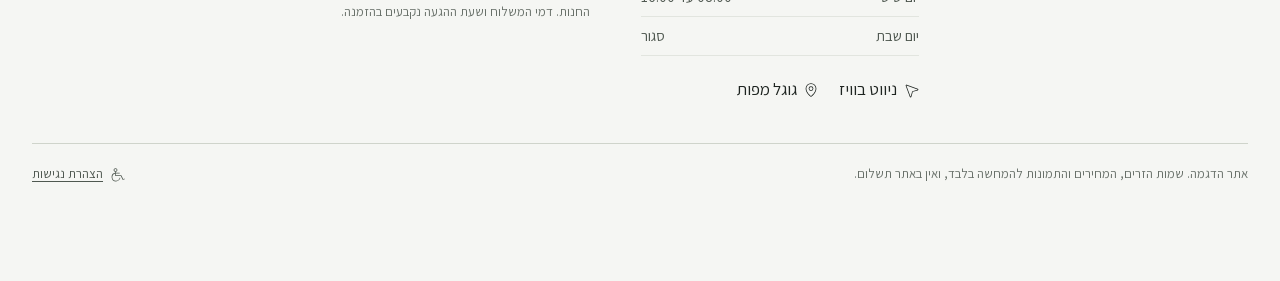
==== commit 42a9c0ff: "Ask for one greeting card per order in the bag, and let each bouquet be edited from the bag The card" ====
--- a/index.html
+++ b/index.html
@@ -18,11 +18,11 @@
   <link rel="preload" href="assets/fonts/varela-hebrew.woff2" as="font" type="font/woff2" crossorigin>
   <link rel="preload" href="assets/img/hero-tall.jpg" as="image" media="(max-width: 899px)">
   <link rel="preload" href="assets/img/hero-wide.jpg" as="image" media="(min-width: 900px)">
-  <link rel="stylesheet" href="assets/css/styles.css?v=202610140820">
+  <link rel="stylesheet" href="assets/css/styles.css?v=202610151030">
 </head>
 <body data-page="index">
 <script>try{if(localStorage.getItem('pv-promo-closed'))document.documentElement.classList.add('promo-closed')}catch(e){}</script>
-<svg xmlns="http://www.w3.org/2000/svg" style="display:none" aria-hidden="true"><symbol id="i-arrow-left" viewBox="0 0 256 256"><path d="M222,128a6,6,0,0,1-6,6H54.49l61.75,61.76a6,6,0,1,1-8.48,8.48l-72-72a6,6,0,0,1,0-8.48l72-72a6,6,0,0,1,8.48,8.48L54.49,122H216A6,6,0,0,1,222,128Z"/></symbol><symbol id="i-arrow-right" viewBox="0 0 256 256"><path d="M220.24,132.24l-72,72a6,6,0,0,1-8.48-8.48L201.51,134H40a6,6,0,0,1,0-12H201.51L139.76,60.24a6,6,0,0,1,8.48-8.48l72,72A6,6,0,0,1,220.24,132.24Z"/></symbol><symbol id="i-arrow-up-left" viewBox="0 0 256 256"><path d="M196.24,196.24a6,6,0,0,1-8.48,0L70,78.48V168a6,6,0,0,1-12,0V64a6,6,0,0,1,6-6H168a6,6,0,0,1,0,12H78.48L196.24,187.76A6,6,0,0,1,196.24,196.24Z"/></symbol><symbol id="i-calendar-blank" viewBox="0 0 256 256"><path d="M208,34H182V24a6,6,0,0,0-12,0V34H86V24a6,6,0,0,0-12,0V34H48A14,14,0,0,0,34,48V208a14,14,0,0,0,14,14H208a14,14,0,0,0,14-14V48A14,14,0,0,0,208,34ZM48,46H74V56a6,6,0,0,0,12,0V46h84V56a6,6,0,0,0,12,0V46h26a2,2,0,0,1,2,2V82H46V48A2,2,0,0,1,48,46ZM208,210H48a2,2,0,0,1-2-2V94H210V208A2,2,0,0,1,208,210Z"/></symbol><symbol id="i-caret-down" viewBox="0 0 256 256"><path d="M212.24,100.24l-80,80a6,6,0,0,1-8.48,0l-80-80a6,6,0,0,1,8.48-8.48L128,167.51l75.76-75.75a6,6,0,0,1,8.48,8.48Z"/></symbol><symbol id="i-caret-left" viewBox="0 0 256 256"><path d="M164.24,203.76a6,6,0,1,1-8.48,8.48l-80-80a6,6,0,0,1,0-8.48l80-80a6,6,0,0,1,8.48,8.48L88.49,128Z"/></symbol><symbol id="i-chat-circle-text" viewBox="0 0 256 256"><path d="M166,112a6,6,0,0,1-6,6H96a6,6,0,0,1,0-12h64A6,6,0,0,1,166,112Zm-6,26H96a6,6,0,0,0,0,12h64a6,6,0,0,0,0-12Zm70-10A102,102,0,0,1,79.31,217.65L44.44,229.27a14,14,0,0,1-17.71-17.71l11.62-34.87A102,102,0,1,1,230,128Zm-12,0A90,90,0,1,0,50.08,173.06a6,6,0,0,1,.5,4.91L38.12,215.35a2,2,0,0,0,2.53,2.53L78,205.42a6.2,6.2,0,0,1,1.9-.31,6.09,6.09,0,0,1,3,.81A90,90,0,0,0,218,128Z"/></symbol><symbol id="i-check-circle" viewBox="0 0 256 256"><path d="M172.24,99.76a6,6,0,0,1,0,8.48l-56,56a6,6,0,0,1-8.48,0l-24-24a6,6,0,0,1,8.48-8.48L112,151.51l51.76-51.75A6,6,0,0,1,172.24,99.76ZM230,128A102,102,0,1,1,128,26,102.12,102.12,0,0,1,230,128Zm-12,0a90,90,0,1,0-90,90A90.1,90.1,0,0,0,218,128Z"/></symbol><symbol id="i-check" viewBox="0 0 256 256"><path d="M228.24,76.24l-128,128a6,6,0,0,1-8.48,0l-56-56a6,6,0,0,1,8.48-8.48L96,191.51,219.76,67.76a6,6,0,0,1,8.48,8.48Z"/></symbol><symbol id="i-clock" viewBox="0 0 256 256"><path d="M128,26A102,102,0,1,0,230,128,102.12,102.12,0,0,0,128,26Zm0,192a90,90,0,1,1,90-90A90.1,90.1,0,0,1,128,218Zm62-90a6,6,0,0,1-6,6H128a6,6,0,0,1-6-6V72a6,6,0,0,1,12,0v50h50A6,6,0,0,1,190,128Z"/></symbol><symbol id="i-facebook-logo" viewBox="0 0 256 256"><path d="M128,26A102,102,0,1,0,230,128,102.12,102.12,0,0,0,128,26Zm6,191.8V150h26a6,6,0,0,0,0-12H134V112a18,18,0,0,1,18-18h16a6,6,0,0,0,0-12H152a30,30,0,0,0-30,30v26H96a6,6,0,0,0,0,12h26v67.8a90,90,0,1,1,12,0Z"/></symbol><symbol id="i-flower-lotus" viewBox="0 0 256 256"><path d="M244.1,122.63a13.56,13.56,0,0,0-8.3-6.4,72.62,72.62,0,0,0-24.17-2c4.67-20.63,1.62-36.91-1.45-46.4A14.16,14.16,0,0,0,193.7,58.3a84.21,84.21,0,0,0-29.76,13.11,92.6,92.6,0,0,0-27.52-34.6,14,14,0,0,0-16.85,0,92.7,92.7,0,0,0-27.51,34.6A84.16,84.16,0,0,0,62.29,58.3a14.15,14.15,0,0,0-16.47,9.54c-3.07,9.49-6.12,25.77-1.45,46.4a72.62,72.62,0,0,0-24.17,2,13.56,13.56,0,0,0-8.3,6.4,14,14,0,0,0-1.4,10.74C13.81,145.66,24,169,54.92,187.51S113.29,206,128,206s42.12,0,73.06-18.49,41.11-41.85,44.42-54.14A14,14,0,0,0,244.1,122.63ZM168.48,82.9A73.1,73.1,0,0,1,196.22,70a2.2,2.2,0,0,1,2.54,1.5C202.7,83.72,206.57,109,188.17,141a129.75,129.75,0,0,1-28,33.37C167.85,161,174,142.93,174,119.17A116.13,116.13,0,0,0,168.48,82.9ZM57.24,71.53A2.2,2.2,0,0,1,59.78,70,73.1,73.1,0,0,1,87.52,82.9,116.13,116.13,0,0,0,82,119.17c0,23.76,6.15,41.85,13.81,55.17a129.58,129.58,0,0,1-28-33.37C49.43,109,53.3,83.72,57.24,71.53ZM61.08,177.2c-27.3-16.31-36.15-36.42-39-47a2.08,2.08,0,0,1,.21-1.61,1.71,1.71,0,0,1,1-.8A62.16,62.16,0,0,1,48,126.72,126.25,126.25,0,0,0,57.43,147a141,141,0,0,0,41,44.72A114.83,114.83,0,0,1,61.08,177.2ZM128,192.86c-8.68-6.2-34-28.2-34-73.69,0-43.36,22.94-65.34,32.8-72.78a2,2,0,0,1,2.4,0c9.86,7.44,32.8,29.42,32.8,72.78C162,164.94,136.81,186.67,128,192.86Zm105.9-62.62c-2.85,10.54-11.7,30.65-39,47a114.83,114.83,0,0,1-37.38,14.47,141,141,0,0,0,41-44.72A126.25,126.25,0,0,0,208,126.72a62.16,62.16,0,0,1,24.73,1.11,1.71,1.71,0,0,1,1,.8A2.08,2.08,0,0,1,233.92,130.24Z"/></symbol><symbol id="i-funnel-simple" viewBox="0 0 256 256"><path d="M198,136a6,6,0,0,1-6,6H64a6,6,0,0,1,0-12H192A6,6,0,0,1,198,136Zm34-54H24a6,6,0,0,0,0,12H232a6,6,0,0,0,0-12Zm-80,96H104a6,6,0,0,0,0,12h48a6,6,0,0,0,0-12Z"/></symbol><symbol id="i-gift" viewBox="0 0 256 256"><path d="M216,74H174.74a46.41,46.41,0,0,0,6-4.48,27.56,27.56,0,0,0,9.22-20A30.63,30.63,0,0,0,158.5,18a27.56,27.56,0,0,0-20,9.22A57.1,57.1,0,0,0,128,45.76a57.1,57.1,0,0,0-10.48-18.53A27.56,27.56,0,0,0,97.5,18,30.63,30.63,0,0,0,66,49.51a27.56,27.56,0,0,0,9.22,20,45.74,45.74,0,0,0,6,4.48H40A14,14,0,0,0,26,88v32a14,14,0,0,0,14,14h2v66a14,14,0,0,0,14,14H200a14,14,0,0,0,14-14V134h2a14,14,0,0,0,14-14V88A14,14,0,0,0,216,74ZM135.77,63c2.25-12.12,6.29-21.75,11.69-27.85A15.68,15.68,0,0,1,158.86,30h.55A18.6,18.6,0,0,1,178,49.14a15.68,15.68,0,0,1-5.18,11.4C162.1,70,143.92,72.83,134.34,73.65,134.59,70.76,135,67.08,135.77,63ZM83.45,35.45A18.69,18.69,0,0,1,96.59,30h.55a15.68,15.68,0,0,1,11.4,5.18C118,45.9,120.83,64.08,121.65,73.66c-2.89-.25-6.57-.68-10.61-1.43C98.92,70,89.29,65.94,83.19,60.53A15.64,15.64,0,0,1,78,49.14,18.65,18.65,0,0,1,83.45,35.45ZM38,120V88a2,2,0,0,1,2-2h82v36H40A2,2,0,0,1,38,120Zm16,80V134h68v68H56A2,2,0,0,1,54,200Zm148,0a2,2,0,0,1-2,2H134V134h68Zm16-80a2,2,0,0,1-2,2H134V86h82a2,2,0,0,1,2,2Z"/></symbol><symbol id="i-handbag" viewBox="0 0 256 256"><path d="M237.9,198.36l-14.25-120a14.06,14.06,0,0,0-14-12.36H174V64a46,46,0,0,0-92,0v2H46.33a14.06,14.06,0,0,0-14,12.36l-14.25,120a14,14,0,0,0,14,15.64H223.92a14,14,0,0,0,14-15.64ZM94,64a34,34,0,0,1,68,0v2H94ZM225.5,201.3a2.07,2.07,0,0,1-1.58.7H32.08a2.07,2.07,0,0,1-1.58-.7,1.92,1.92,0,0,1-.49-1.53l14.26-120A2,2,0,0,1,46.33,78H82v26a6,6,0,0,0,12,0V78h68v26a6,6,0,0,0,12,0V78h35.67a2,2,0,0,1,2.06,1.77l14.26,120A1.92,1.92,0,0,1,225.5,201.3Z"/></symbol><symbol id="i-list" viewBox="0 0 256 256"><path d="M222,128a6,6,0,0,1-6,6H40a6,6,0,0,1,0-12H216A6,6,0,0,1,222,128ZM40,70H216a6,6,0,0,0,0-12H40a6,6,0,0,0,0,12ZM216,186H40a6,6,0,0,0,0,12H216a6,6,0,0,0,0-12Z"/></symbol><symbol id="i-map-pin" viewBox="0 0 256 256"><path d="M128,66a38,38,0,1,0,38,38A38,38,0,0,0,128,66Zm0,64a26,26,0,1,1,26-26A26,26,0,0,1,128,130Zm0-112a86.1,86.1,0,0,0-86,86c0,30.91,14.34,63.74,41.47,94.94a252.32,252.32,0,0,0,41.09,38,6,6,0,0,0,6.88,0,252.32,252.32,0,0,0,41.09-38c27.13-31.2,41.47-64,41.47-94.94A86.1,86.1,0,0,0,128,18Zm0,206.51C113,212.93,54,163.62,54,104a74,74,0,0,1,148,0C202,163.62,143,212.93,128,224.51Z"/></symbol><symbol id="i-minus" viewBox="0 0 256 256"><path d="M222,128a6,6,0,0,1-6,6H40a6,6,0,0,1,0-12H216A6,6,0,0,1,222,128Z"/></symbol><symbol id="i-navigation-arrow" viewBox="0 0 256 256"><path d="M236.65,108.1,60.72,42.83l-.13,0A14,14,0,0,0,42.78,60.59s0,.09,0,.13L108.1,236.65A13.77,13.77,0,0,0,121.28,246h.26a13.8,13.8,0,0,0,13.14-9.88l0-.15,22.14-79.1L236,134.73l.15,0a14,14,0,0,0,.53-26.58Zm-4,15.1-82.26,23a6,6,0,0,0-4.16,4.16l-23,82.26a1.85,1.85,0,0,1-1.86,1.36,1.82,1.82,0,0,1-1.92-1.35.61.61,0,0,0,0-.12L54.11,56.62a2,2,0,0,1,2.51-2.51l175.91,65.26.12,0a2,2,0,0,1,0,3.79Z"/></symbol><symbol id="i-phone" viewBox="0 0 256 256"><path d="M221.59,160.3l-47.24-21.17a14,14,0,0,0-13.28,1.22,4.81,4.81,0,0,0-.56.42l-24.69,21a1.88,1.88,0,0,1-1.68.06c-15.87-7.66-32.31-24-40-39.65a1.91,1.91,0,0,1,0-1.68l21.07-25a6.13,6.13,0,0,0,.42-.58,14,14,0,0,0,1.12-13.27L95.73,34.49a14,14,0,0,0-14.56-8.38A54.24,54.24,0,0,0,34,80c0,78.3,63.7,142,142,142a54.25,54.25,0,0,0,53.89-47.17A14,14,0,0,0,221.59,160.3ZM176,210C104.32,210,46,151.68,46,80A42.23,42.23,0,0,1,82.67,38h.23a2,2,0,0,1,1.84,1.31l21.1,47.11a2,2,0,0,1,0,1.67L84.73,113.15a4.73,4.73,0,0,0-.43.57,14,14,0,0,0-.91,13.73c8.87,18.16,27.17,36.32,45.53,45.19a14,14,0,0,0,13.77-1c.19-.13.38-.27.56-.42l24.68-21a1.92,1.92,0,0,1,1.6-.1l47.25,21.17a2,2,0,0,1,1.21,2A42.24,42.24,0,0,1,176,210Z"/></symbol><symbol id="i-plus" viewBox="0 0 256 256"><path d="M222,128a6,6,0,0,1-6,6H134v82a6,6,0,0,1-12,0V134H40a6,6,0,0,1,0-12h82V40a6,6,0,0,1,12,0v82h82A6,6,0,0,1,222,128Z"/></symbol><symbol id="i-quotes" viewBox="0 0 256 256"><path d="M100,58H40A14,14,0,0,0,26,72v64a14,14,0,0,0,14,14h62v10a34,34,0,0,1-34,34,6,6,0,0,0,0,12,46.06,46.06,0,0,0,46-46V72A14,14,0,0,0,100,58Zm2,80H40a2,2,0,0,1-2-2V72a2,2,0,0,1,2-2h60a2,2,0,0,1,2,2ZM216,58H156a14,14,0,0,0-14,14v64a14,14,0,0,0,14,14h62v10a34,34,0,0,1-34,34,6,6,0,0,0,0,12,46.06,46.06,0,0,0,46-46V72A14,14,0,0,0,216,58Zm2,80H156a2,2,0,0,1-2-2V72a2,2,0,0,1,2-2h60a2,2,0,0,1,2,2Z"/></symbol><symbol id="i-sort-ascending" viewBox="0 0 256 256"><path d="M126,128a6,6,0,0,1-6,6H48a6,6,0,0,1,0-12h72A6,6,0,0,1,126,128ZM48,70H184a6,6,0,0,0,0-12H48a6,6,0,0,0,0,12Zm56,116H48a6,6,0,0,0,0,12h56a6,6,0,0,0,0-12Zm124.24-22.24a6,6,0,0,0-8.48,0L190,193.51V112a6,6,0,0,0-12,0v81.51l-29.76-29.75a6,6,0,0,0-8.48,8.48l40,40a6,6,0,0,0,8.48,0l40-40A6,6,0,0,0,228.24,163.76Z"/></symbol><symbol id="i-star" viewBox="0 0 256 256"><path d="M234.29,114.85l-45,38.83L203,211.75a16.4,16.4,0,0,1-24.5,17.82L128,198.49,77.47,229.57A16.4,16.4,0,0,1,53,211.75l13.76-58.07-45-38.83A16.46,16.46,0,0,1,31.08,86l59-4.76,22.76-55.08a16.36,16.36,0,0,1,30.27,0l22.75,55.08,59,4.76a16.46,16.46,0,0,1,9.37,28.86Z"/></symbol><symbol id="i-storefront" viewBox="0 0 256 256"><path d="M26.22,94.41A6,6,0,0,0,26,96v16A38,38,0,0,0,42,143V216a6,6,0,0,0,6,6H208a6,6,0,0,0,6-6V143A38,38,0,0,0,230,112V96a5.91,5.91,0,0,0-.23-1.64L215.43,44.15A14.07,14.07,0,0,0,202,34H54A14.07,14.07,0,0,0,40.57,44.15Zm25.89-47A2,2,0,0,1,54,46H202a2,2,0,0,1,1.92,1.45L216.05,90H40ZM102,102h52v10a26,26,0,0,1-52,0Zm-64,0H90v10a26,26,0,0,1-38.18,23,6,6,0,0,0-1.65-1A26,26,0,0,1,38,112ZM202,210H54V148.66a38,38,0,0,0,42-16.21,37.95,37.95,0,0,0,64,0,38,38,0,0,0,42,16.21Zm3.83-76a6,6,0,0,0-1.65,1A26,26,0,0,1,166,112V102h52v10A26,26,0,0,1,205.83,134Z"/></symbol><symbol id="i-trash" viewBox="0 0 256 256"><path d="M216,50H174V40a22,22,0,0,0-22-22H104A22,22,0,0,0,82,40V50H40a6,6,0,0,0,0,12H50V208a14,14,0,0,0,14,14H192a14,14,0,0,0,14-14V62h10a6,6,0,0,0,0-12ZM94,40a10,10,0,0,1,10-10h48a10,10,0,0,1,10,10V50H94ZM194,208a2,2,0,0,1-2,2H64a2,2,0,0,1-2-2V62H194ZM110,104v64a6,6,0,0,1-12,0V104a6,6,0,0,1,12,0Zm48,0v64a6,6,0,0,1-12,0V104a6,6,0,0,1,12,0Z"/></symbol><symbol id="i-truck" viewBox="0 0 256 256"><path d="M253.57,117.78l-14-35a13.93,13.93,0,0,0-13-8.8H190V64a6,6,0,0,0-6-6H32A14,14,0,0,0,18,72V184a14,14,0,0,0,14,14H50.6a30,30,0,0,0,58.8,0h53.2a30,30,0,0,0,58.8,0H240a14,14,0,0,0,14-14V120A6,6,0,0,0,253.57,117.78ZM190,86h36.58a2,2,0,0,1,1.86,1.26L239.14,114H190ZM30,72a2,2,0,0,1,2-2H178v68H30ZM80,210a18,18,0,1,1,18-18A18,18,0,0,1,80,210Zm82.6-24H109.4a30,30,0,0,0-58.8,0H32a2,2,0,0,1-2-2V150H178v15.48A30.1,30.1,0,0,0,162.6,186ZM192,210a18,18,0,1,1,18-18A18,18,0,0,1,192,210Zm50-26a2,2,0,0,1-2,2H221.4A30.05,30.05,0,0,0,192,162c-.67,0-1.34,0-2,.07V126h52Z"/></symbol><symbol id="i-whatsapp-logo" viewBox="0 0 256 256"><path d="M186.68,146.63l-32-16a6,6,0,0,0-6,.38L133,141.46A42.49,42.49,0,0,1,114.54,123L125,107.33a6,6,0,0,0,.38-6l-16-32A6,6,0,0,0,104,66a38,38,0,0,0-38,38,86.1,86.1,0,0,0,86,86,38,38,0,0,0,38-38A6,6,0,0,0,186.68,146.63ZM152,178a74.09,74.09,0,0,1-74-74,26,26,0,0,1,22.42-25.75l12.66,25.32-10.39,15.58a6,6,0,0,0-.54,5.63,54.43,54.43,0,0,0,29.07,29.07,6,6,0,0,0,5.63-.54l15.58-10.39,25.32,12.66A26,26,0,0,1,152,178ZM128,26A102,102,0,0,0,38.35,176.69L26.73,211.56a14,14,0,0,0,17.71,17.71l34.87-11.62A102,102,0,1,0,128,26Zm0,192a90,90,0,0,1-45.06-12.08,6.09,6.09,0,0,0-3-.81,6.2,6.2,0,0,0-1.9.31L40.65,217.88a2,2,0,0,1-2.53-2.53L50.58,178a6,6,0,0,0-.5-4.91A90,90,0,1,1,128,218Z"/></symbol><symbol id="i-wheelchair" viewBox="0 0 256 256"><path d="M253.69,190.1a6,6,0,0,0-7.59-3.79L227,192.66l-29.68-59.34A6,6,0,0,0,192,130H110V102.05c.66,0,1.33,0,2,0h56a6,6,0,0,0,0-12H112c-.67,0-1.33,0-2,0V77.4a30,30,0,1,0-12,0v14A70,70,0,0,0,112,230c32.62,0,62-22.08,69.81-52.5a6,6,0,0,0-11.62-3c-6.49,25.21-31,43.5-58.19,43.5A58,58,0,0,1,98,103.72V136a6,6,0,0,0,6,6h84.29l30.34,60.68a6,6,0,0,0,7.27,3l24-8A6,6,0,0,0,253.69,190.1ZM86,48a18,18,0,1,1,18,18A18,18,0,0,1,86,48Z"/></symbol><symbol id="i-x" viewBox="0 0 256 256"><path d="M204.24,195.76a6,6,0,1,1-8.48,8.48L128,136.49,60.24,204.24a6,6,0,0,1-8.48-8.48L119.51,128,51.76,60.24a6,6,0,0,1,8.48-8.48L128,119.51l67.76-67.75a6,6,0,0,1,8.48,8.48L136.49,128Z"/></symbol><symbol id="i-magnifying-glass" viewBox="0 0 256 256"><path d="M228.24,219.76l-51.38-51.38a86.15,86.15,0,1,0-8.48,8.48l51.38,51.38a6,6,0,0,0,8.48-8.48ZM38,112a74,74,0,1,1,74,74A74.09,74.09,0,0,1,38,112Z"/></symbol><symbol id="i-copy" viewBox="0 0 256 256"><path d="M216,34H88a6,6,0,0,0-6,6V82H40a6,6,0,0,0-6,6V216a6,6,0,0,0,6,6H168a6,6,0,0,0,6-6V174h42a6,6,0,0,0,6-6V40A6,6,0,0,0,216,34ZM162,210H46V94H162Zm48-48H174V88a6,6,0,0,0-6-6H94V46H210Z"/></symbol><symbol id="i-tag" viewBox="0 0 256 256"><path d="M241.91,137.42,142.59,38.1a13.94,13.94,0,0,0-9.9-4.1H40a6,6,0,0,0-6,6v92.69a13.94,13.94,0,0,0,4.1,9.9l99.32,99.32a14,14,0,0,0,19.8,0l84.69-84.69A14,14,0,0,0,241.91,137.42Zm-8.49,11.31-84.69,84.69a2,2,0,0,1-2.83,0L46.59,134.1a2,2,0,0,1-.59-1.41V46h86.69a2,2,0,0,1,1.41.59l99.32,99.31A2,2,0,0,1,233.42,148.73ZM94,84A10,10,0,1,1,84,74,10,10,0,0,1,94,84Z"/></symbol><symbol id="i-sparkle" viewBox="0 0 256 256"><path d="M196.89,130.94,144.4,111.6,125.06,59.11a13.92,13.92,0,0,0-26.12,0L79.6,111.6,27.11,130.94a13.92,13.92,0,0,0,0,26.12L79.6,176.4l19.34,52.49a13.92,13.92,0,0,0,26.12,0L144.4,176.4l52.49-19.34a13.92,13.92,0,0,0,0-26.12Zm-4.15,14.86-55.08,20.3a6,6,0,0,0-3.56,3.56l-20.3,55.08a1.92,1.92,0,0,1-3.6,0L89.9,169.66a6,6,0,0,0-3.56-3.56L31.26,145.8a1.92,1.92,0,0,1,0-3.6l55.08-20.3a6,6,0,0,0,3.56-3.56l20.3-55.08a1.92,1.92,0,0,1,3.6,0l20.3,55.08a6,6,0,0,0,3.56,3.56l55.08,20.3a1.92,1.92,0,0,1,0,3.6ZM146,40a6,6,0,0,1,6-6h18V16a6,6,0,0,1,12,0V34h18a6,6,0,0,1,0,12H182V64a6,6,0,0,1-12,0V46H152A6,6,0,0,1,146,40ZM246,88a6,6,0,0,1-6,6H230v10a6,6,0,0,1-12,0V94H208a6,6,0,0,1,0-12h10V72a6,6,0,0,1,12,0V82h10A6,6,0,0,1,246,88Z"/></symbol></svg>
+<svg xmlns="http://www.w3.org/2000/svg" style="display:none" aria-hidden="true"><symbol id="i-arrow-left" viewBox="0 0 256 256"><path d="M222,128a6,6,0,0,1-6,6H54.49l61.75,61.76a6,6,0,1,1-8.48,8.48l-72-72a6,6,0,0,1,0-8.48l72-72a6,6,0,0,1,8.48,8.48L54.49,122H216A6,6,0,0,1,222,128Z"/></symbol><symbol id="i-arrow-right" viewBox="0 0 256 256"><path d="M220.24,132.24l-72,72a6,6,0,0,1-8.48-8.48L201.51,134H40a6,6,0,0,1,0-12H201.51L139.76,60.24a6,6,0,0,1,8.48-8.48l72,72A6,6,0,0,1,220.24,132.24Z"/></symbol><symbol id="i-arrow-up-left" viewBox="0 0 256 256"><path d="M196.24,196.24a6,6,0,0,1-8.48,0L70,78.48V168a6,6,0,0,1-12,0V64a6,6,0,0,1,6-6H168a6,6,0,0,1,0,12H78.48L196.24,187.76A6,6,0,0,1,196.24,196.24Z"/></symbol><symbol id="i-calendar-blank" viewBox="0 0 256 256"><path d="M208,34H182V24a6,6,0,0,0-12,0V34H86V24a6,6,0,0,0-12,0V34H48A14,14,0,0,0,34,48V208a14,14,0,0,0,14,14H208a14,14,0,0,0,14-14V48A14,14,0,0,0,208,34ZM48,46H74V56a6,6,0,0,0,12,0V46h84V56a6,6,0,0,0,12,0V46h26a2,2,0,0,1,2,2V82H46V48A2,2,0,0,1,48,46ZM208,210H48a2,2,0,0,1-2-2V94H210V208A2,2,0,0,1,208,210Z"/></symbol><symbol id="i-caret-down" viewBox="0 0 256 256"><path d="M212.24,100.24l-80,80a6,6,0,0,1-8.48,0l-80-80a6,6,0,0,1,8.48-8.48L128,167.51l75.76-75.75a6,6,0,0,1,8.48,8.48Z"/></symbol><symbol id="i-caret-left" viewBox="0 0 256 256"><path d="M164.24,203.76a6,6,0,1,1-8.48,8.48l-80-80a6,6,0,0,1,0-8.48l80-80a6,6,0,0,1,8.48,8.48L88.49,128Z"/></symbol><symbol id="i-chat-circle-text" viewBox="0 0 256 256"><path d="M166,112a6,6,0,0,1-6,6H96a6,6,0,0,1,0-12h64A6,6,0,0,1,166,112Zm-6,26H96a6,6,0,0,0,0,12h64a6,6,0,0,0,0-12Zm70-10A102,102,0,0,1,79.31,217.65L44.44,229.27a14,14,0,0,1-17.71-17.71l11.62-34.87A102,102,0,1,1,230,128Zm-12,0A90,90,0,1,0,50.08,173.06a6,6,0,0,1,.5,4.91L38.12,215.35a2,2,0,0,0,2.53,2.53L78,205.42a6.2,6.2,0,0,1,1.9-.31,6.09,6.09,0,0,1,3,.81A90,90,0,0,0,218,128Z"/></symbol><symbol id="i-check-circle" viewBox="0 0 256 256"><path d="M172.24,99.76a6,6,0,0,1,0,8.48l-56,56a6,6,0,0,1-8.48,0l-24-24a6,6,0,0,1,8.48-8.48L112,151.51l51.76-51.75A6,6,0,0,1,172.24,99.76ZM230,128A102,102,0,1,1,128,26,102.12,102.12,0,0,1,230,128Zm-12,0a90,90,0,1,0-90,90A90.1,90.1,0,0,0,218,128Z"/></symbol><symbol id="i-check" viewBox="0 0 256 256"><path d="M228.24,76.24l-128,128a6,6,0,0,1-8.48,0l-56-56a6,6,0,0,1,8.48-8.48L96,191.51,219.76,67.76a6,6,0,0,1,8.48,8.48Z"/></symbol><symbol id="i-clock" viewBox="0 0 256 256"><path d="M128,26A102,102,0,1,0,230,128,102.12,102.12,0,0,0,128,26Zm0,192a90,90,0,1,1,90-90A90.1,90.1,0,0,1,128,218Zm62-90a6,6,0,0,1-6,6H128a6,6,0,0,1-6-6V72a6,6,0,0,1,12,0v50h50A6,6,0,0,1,190,128Z"/></symbol><symbol id="i-facebook-logo" viewBox="0 0 256 256"><path d="M128,26A102,102,0,1,0,230,128,102.12,102.12,0,0,0,128,26Zm6,191.8V150h26a6,6,0,0,0,0-12H134V112a18,18,0,0,1,18-18h16a6,6,0,0,0,0-12H152a30,30,0,0,0-30,30v26H96a6,6,0,0,0,0,12h26v67.8a90,90,0,1,1,12,0Z"/></symbol><symbol id="i-flower-lotus" viewBox="0 0 256 256"><path d="M244.1,122.63a13.56,13.56,0,0,0-8.3-6.4,72.62,72.62,0,0,0-24.17-2c4.67-20.63,1.62-36.91-1.45-46.4A14.16,14.16,0,0,0,193.7,58.3a84.21,84.21,0,0,0-29.76,13.11,92.6,92.6,0,0,0-27.52-34.6,14,14,0,0,0-16.85,0,92.7,92.7,0,0,0-27.51,34.6A84.16,84.16,0,0,0,62.29,58.3a14.15,14.15,0,0,0-16.47,9.54c-3.07,9.49-6.12,25.77-1.45,46.4a72.62,72.62,0,0,0-24.17,2,13.56,13.56,0,0,0-8.3,6.4,14,14,0,0,0-1.4,10.74C13.81,145.66,24,169,54.92,187.51S113.29,206,128,206s42.12,0,73.06-18.49,41.11-41.85,44.42-54.14A14,14,0,0,0,244.1,122.63ZM168.48,82.9A73.1,73.1,0,0,1,196.22,70a2.2,2.2,0,0,1,2.54,1.5C202.7,83.72,206.57,109,188.17,141a129.75,129.75,0,0,1-28,33.37C167.85,161,174,142.93,174,119.17A116.13,116.13,0,0,0,168.48,82.9ZM57.24,71.53A2.2,2.2,0,0,1,59.78,70,73.1,73.1,0,0,1,87.52,82.9,116.13,116.13,0,0,0,82,119.17c0,23.76,6.15,41.85,13.81,55.17a129.58,129.58,0,0,1-28-33.37C49.43,109,53.3,83.72,57.24,71.53ZM61.08,177.2c-27.3-16.31-36.15-36.42-39-47a2.08,2.08,0,0,1,.21-1.61,1.71,1.71,0,0,1,1-.8A62.16,62.16,0,0,1,48,126.72,126.25,126.25,0,0,0,57.43,147a141,141,0,0,0,41,44.72A114.83,114.83,0,0,1,61.08,177.2ZM128,192.86c-8.68-6.2-34-28.2-34-73.69,0-43.36,22.94-65.34,32.8-72.78a2,2,0,0,1,2.4,0c9.86,7.44,32.8,29.42,32.8,72.78C162,164.94,136.81,186.67,128,192.86Zm105.9-62.62c-2.85,10.54-11.7,30.65-39,47a114.83,114.83,0,0,1-37.38,14.47,141,141,0,0,0,41-44.72A126.25,126.25,0,0,0,208,126.72a62.16,62.16,0,0,1,24.73,1.11,1.71,1.71,0,0,1,1,.8A2.08,2.08,0,0,1,233.92,130.24Z"/></symbol><symbol id="i-funnel-simple" viewBox="0 0 256 256"><path d="M198,136a6,6,0,0,1-6,6H64a6,6,0,0,1,0-12H192A6,6,0,0,1,198,136Zm34-54H24a6,6,0,0,0,0,12H232a6,6,0,0,0,0-12Zm-80,96H104a6,6,0,0,0,0,12h48a6,6,0,0,0,0-12Z"/></symbol><symbol id="i-gift" viewBox="0 0 256 256"><path d="M216,74H174.74a46.41,46.41,0,0,0,6-4.48,27.56,27.56,0,0,0,9.22-20A30.63,30.63,0,0,0,158.5,18a27.56,27.56,0,0,0-20,9.22A57.1,57.1,0,0,0,128,45.76a57.1,57.1,0,0,0-10.48-18.53A27.56,27.56,0,0,0,97.5,18,30.63,30.63,0,0,0,66,49.51a27.56,27.56,0,0,0,9.22,20,45.74,45.74,0,0,0,6,4.48H40A14,14,0,0,0,26,88v32a14,14,0,0,0,14,14h2v66a14,14,0,0,0,14,14H200a14,14,0,0,0,14-14V134h2a14,14,0,0,0,14-14V88A14,14,0,0,0,216,74ZM135.77,63c2.25-12.12,6.29-21.75,11.69-27.85A15.68,15.68,0,0,1,158.86,30h.55A18.6,18.6,0,0,1,178,49.14a15.68,15.68,0,0,1-5.18,11.4C162.1,70,143.92,72.83,134.34,73.65,134.59,70.76,135,67.08,135.77,63ZM83.45,35.45A18.69,18.69,0,0,1,96.59,30h.55a15.68,15.68,0,0,1,11.4,5.18C118,45.9,120.83,64.08,121.65,73.66c-2.89-.25-6.57-.68-10.61-1.43C98.92,70,89.29,65.94,83.19,60.53A15.64,15.64,0,0,1,78,49.14,18.65,18.65,0,0,1,83.45,35.45ZM38,120V88a2,2,0,0,1,2-2h82v36H40A2,2,0,0,1,38,120Zm16,80V134h68v68H56A2,2,0,0,1,54,200Zm148,0a2,2,0,0,1-2,2H134V134h68Zm16-80a2,2,0,0,1-2,2H134V86h82a2,2,0,0,1,2,2Z"/></symbol><symbol id="i-handbag" viewBox="0 0 256 256"><path d="M237.9,198.36l-14.25-120a14.06,14.06,0,0,0-14-12.36H174V64a46,46,0,0,0-92,0v2H46.33a14.06,14.06,0,0,0-14,12.36l-14.25,120a14,14,0,0,0,14,15.64H223.92a14,14,0,0,0,14-15.64ZM94,64a34,34,0,0,1,68,0v2H94ZM225.5,201.3a2.07,2.07,0,0,1-1.58.7H32.08a2.07,2.07,0,0,1-1.58-.7,1.92,1.92,0,0,1-.49-1.53l14.26-120A2,2,0,0,1,46.33,78H82v26a6,6,0,0,0,12,0V78h68v26a6,6,0,0,0,12,0V78h35.67a2,2,0,0,1,2.06,1.77l14.26,120A1.92,1.92,0,0,1,225.5,201.3Z"/></symbol><symbol id="i-list" viewBox="0 0 256 256"><path d="M222,128a6,6,0,0,1-6,6H40a6,6,0,0,1,0-12H216A6,6,0,0,1,222,128ZM40,70H216a6,6,0,0,0,0-12H40a6,6,0,0,0,0,12ZM216,186H40a6,6,0,0,0,0,12H216a6,6,0,0,0,0-12Z"/></symbol><symbol id="i-map-pin" viewBox="0 0 256 256"><path d="M128,66a38,38,0,1,0,38,38A38,38,0,0,0,128,66Zm0,64a26,26,0,1,1,26-26A26,26,0,0,1,128,130Zm0-112a86.1,86.1,0,0,0-86,86c0,30.91,14.34,63.74,41.47,94.94a252.32,252.32,0,0,0,41.09,38,6,6,0,0,0,6.88,0,252.32,252.32,0,0,0,41.09-38c27.13-31.2,41.47-64,41.47-94.94A86.1,86.1,0,0,0,128,18Zm0,206.51C113,212.93,54,163.62,54,104a74,74,0,0,1,148,0C202,163.62,143,212.93,128,224.51Z"/></symbol><symbol id="i-minus" viewBox="0 0 256 256"><path d="M222,128a6,6,0,0,1-6,6H40a6,6,0,0,1,0-12H216A6,6,0,0,1,222,128Z"/></symbol><symbol id="i-navigation-arrow" viewBox="0 0 256 256"><path d="M236.65,108.1,60.72,42.83l-.13,0A14,14,0,0,0,42.78,60.59s0,.09,0,.13L108.1,236.65A13.77,13.77,0,0,0,121.28,246h.26a13.8,13.8,0,0,0,13.14-9.88l0-.15,22.14-79.1L236,134.73l.15,0a14,14,0,0,0,.53-26.58Zm-4,15.1-82.26,23a6,6,0,0,0-4.16,4.16l-23,82.26a1.85,1.85,0,0,1-1.86,1.36,1.82,1.82,0,0,1-1.92-1.35.61.61,0,0,0,0-.12L54.11,56.62a2,2,0,0,1,2.51-2.51l175.91,65.26.12,0a2,2,0,0,1,0,3.79Z"/></symbol><symbol id="i-phone" viewBox="0 0 256 256"><path d="M221.59,160.3l-47.24-21.17a14,14,0,0,0-13.28,1.22,4.81,4.81,0,0,0-.56.42l-24.69,21a1.88,1.88,0,0,1-1.68.06c-15.87-7.66-32.31-24-40-39.65a1.91,1.91,0,0,1,0-1.68l21.07-25a6.13,6.13,0,0,0,.42-.58,14,14,0,0,0,1.12-13.27L95.73,34.49a14,14,0,0,0-14.56-8.38A54.24,54.24,0,0,0,34,80c0,78.3,63.7,142,142,142a54.25,54.25,0,0,0,53.89-47.17A14,14,0,0,0,221.59,160.3ZM176,210C104.32,210,46,151.68,46,80A42.23,42.23,0,0,1,82.67,38h.23a2,2,0,0,1,1.84,1.31l21.1,47.11a2,2,0,0,1,0,1.67L84.73,113.15a4.73,4.73,0,0,0-.43.57,14,14,0,0,0-.91,13.73c8.87,18.16,27.17,36.32,45.53,45.19a14,14,0,0,0,13.77-1c.19-.13.38-.27.56-.42l24.68-21a1.92,1.92,0,0,1,1.6-.1l47.25,21.17a2,2,0,0,1,1.21,2A42.24,42.24,0,0,1,176,210Z"/></symbol><symbol id="i-pencil-simple" viewBox="0 0 256 256"><path d="M225.91,74.79,181.22,30.1a14,14,0,0,0-19.8,0L38.1,153.41a13.94,13.94,0,0,0-4.1,9.9V208a14,14,0,0,0,14,14H92.69a13.94,13.94,0,0,0,9.9-4.1L225.91,94.59A14,14,0,0,0,225.91,74.79ZM94.1,209.41a2,2,0,0,1-1.41.59H48a2,2,0,0,1-2-2V163.31a2,2,0,0,1,.59-1.41L136,72.48,183.52,120ZM217.41,86.1,192,111.51,144.49,64,169.9,38.59a2,2,0,0,1,2.83,0l44.68,44.69A2,2,0,0,1,217.41,86.1Z"/></symbol><symbol id="i-plus" viewBox="0 0 256 256"><path d="M222,128a6,6,0,0,1-6,6H134v82a6,6,0,0,1-12,0V134H40a6,6,0,0,1,0-12h82V40a6,6,0,0,1,12,0v82h82A6,6,0,0,1,222,128Z"/></symbol><symbol id="i-quotes" viewBox="0 0 256 256"><path d="M100,58H40A14,14,0,0,0,26,72v64a14,14,0,0,0,14,14h62v10a34,34,0,0,1-34,34,6,6,0,0,0,0,12,46.06,46.06,0,0,0,46-46V72A14,14,0,0,0,100,58Zm2,80H40a2,2,0,0,1-2-2V72a2,2,0,0,1,2-2h60a2,2,0,0,1,2,2ZM216,58H156a14,14,0,0,0-14,14v64a14,14,0,0,0,14,14h62v10a34,34,0,0,1-34,34,6,6,0,0,0,0,12,46.06,46.06,0,0,0,46-46V72A14,14,0,0,0,216,58Zm2,80H156a2,2,0,0,1-2-2V72a2,2,0,0,1,2-2h60a2,2,0,0,1,2,2Z"/></symbol><symbol id="i-sort-ascending" viewBox="0 0 256 256"><path d="M126,128a6,6,0,0,1-6,6H48a6,6,0,0,1,0-12h72A6,6,0,0,1,126,128ZM48,70H184a6,6,0,0,0,0-12H48a6,6,0,0,0,0,12Zm56,116H48a6,6,0,0,0,0,12h56a6,6,0,0,0,0-12Zm124.24-22.24a6,6,0,0,0-8.48,0L190,193.51V112a6,6,0,0,0-12,0v81.51l-29.76-29.75a6,6,0,0,0-8.48,8.48l40,40a6,6,0,0,0,8.48,0l40-40A6,6,0,0,0,228.24,163.76Z"/></symbol><symbol id="i-star" viewBox="0 0 256 256"><path d="M234.29,114.85l-45,38.83L203,211.75a16.4,16.4,0,0,1-24.5,17.82L128,198.49,77.47,229.57A16.4,16.4,0,0,1,53,211.75l13.76-58.07-45-38.83A16.46,16.46,0,0,1,31.08,86l59-4.76,22.76-55.08a16.36,16.36,0,0,1,30.27,0l22.75,55.08,59,4.76a16.46,16.46,0,0,1,9.37,28.86Z"/></symbol><symbol id="i-storefront" viewBox="0 0 256 256"><path d="M26.22,94.41A6,6,0,0,0,26,96v16A38,38,0,0,0,42,143V216a6,6,0,0,0,6,6H208a6,6,0,0,0,6-6V143A38,38,0,0,0,230,112V96a5.91,5.91,0,0,0-.23-1.64L215.43,44.15A14.07,14.07,0,0,0,202,34H54A14.07,14.07,0,0,0,40.57,44.15Zm25.89-47A2,2,0,0,1,54,46H202a2,2,0,0,1,1.92,1.45L216.05,90H40ZM102,102h52v10a26,26,0,0,1-52,0Zm-64,0H90v10a26,26,0,0,1-38.18,23,6,6,0,0,0-1.65-1A26,26,0,0,1,38,112ZM202,210H54V148.66a38,38,0,0,0,42-16.21,37.95,37.95,0,0,0,64,0,38,38,0,0,0,42,16.21Zm3.83-76a6,6,0,0,0-1.65,1A26,26,0,0,1,166,112V102h52v10A26,26,0,0,1,205.83,134Z"/></symbol><symbol id="i-trash" viewBox="0 0 256 256"><path d="M216,50H174V40a22,22,0,0,0-22-22H104A22,22,0,0,0,82,40V50H40a6,6,0,0,0,0,12H50V208a14,14,0,0,0,14,14H192a14,14,0,0,0,14-14V62h10a6,6,0,0,0,0-12ZM94,40a10,10,0,0,1,10-10h48a10,10,0,0,1,10,10V50H94ZM194,208a2,2,0,0,1-2,2H64a2,2,0,0,1-2-2V62H194ZM110,104v64a6,6,0,0,1-12,0V104a6,6,0,0,1,12,0Zm48,0v64a6,6,0,0,1-12,0V104a6,6,0,0,1,12,0Z"/></symbol><symbol id="i-truck" viewBox="0 0 256 256"><path d="M253.57,117.78l-14-35a13.93,13.93,0,0,0-13-8.8H190V64a6,6,0,0,0-6-6H32A14,14,0,0,0,18,72V184a14,14,0,0,0,14,14H50.6a30,30,0,0,0,58.8,0h53.2a30,30,0,0,0,58.8,0H240a14,14,0,0,0,14-14V120A6,6,0,0,0,253.57,117.78ZM190,86h36.58a2,2,0,0,1,1.86,1.26L239.14,114H190ZM30,72a2,2,0,0,1,2-2H178v68H30ZM80,210a18,18,0,1,1,18-18A18,18,0,0,1,80,210Zm82.6-24H109.4a30,30,0,0,0-58.8,0H32a2,2,0,0,1-2-2V150H178v15.48A30.1,30.1,0,0,0,162.6,186ZM192,210a18,18,0,1,1,18-18A18,18,0,0,1,192,210Zm50-26a2,2,0,0,1-2,2H221.4A30.05,30.05,0,0,0,192,162c-.67,0-1.34,0-2,.07V126h52Z"/></symbol><symbol id="i-whatsapp-logo" viewBox="0 0 256 256"><path d="M186.68,146.63l-32-16a6,6,0,0,0-6,.38L133,141.46A42.49,42.49,0,0,1,114.54,123L125,107.33a6,6,0,0,0,.38-6l-16-32A6,6,0,0,0,104,66a38,38,0,0,0-38,38,86.1,86.1,0,0,0,86,86,38,38,0,0,0,38-38A6,6,0,0,0,186.68,146.63ZM152,178a74.09,74.09,0,0,1-74-74,26,26,0,0,1,22.42-25.75l12.66,25.32-10.39,15.58a6,6,0,0,0-.54,5.63,54.43,54.43,0,0,0,29.07,29.07,6,6,0,0,0,5.63-.54l15.58-10.39,25.32,12.66A26,26,0,0,1,152,178ZM128,26A102,102,0,0,0,38.35,176.69L26.73,211.56a14,14,0,0,0,17.71,17.71l34.87-11.62A102,102,0,1,0,128,26Zm0,192a90,90,0,0,1-45.06-12.08,6.09,6.09,0,0,0-3-.81,6.2,6.2,0,0,0-1.9.31L40.65,217.88a2,2,0,0,1-2.53-2.53L50.58,178a6,6,0,0,0-.5-4.91A90,90,0,1,1,128,218Z"/></symbol><symbol id="i-wheelchair" viewBox="0 0 256 256"><path d="M253.69,190.1a6,6,0,0,0-7.59-3.79L227,192.66l-29.68-59.34A6,6,0,0,0,192,130H110V102.05c.66,0,1.33,0,2,0h56a6,6,0,0,0,0-12H112c-.67,0-1.33,0-2,0V77.4a30,30,0,1,0-12,0v14A70,70,0,0,0,112,230c32.62,0,62-22.08,69.81-52.5a6,6,0,0,0-11.62-3c-6.49,25.21-31,43.5-58.19,43.5A58,58,0,0,1,98,103.72V136a6,6,0,0,0,6,6h84.29l30.34,60.68a6,6,0,0,0,7.27,3l24-8A6,6,0,0,0,253.69,190.1ZM86,48a18,18,0,1,1,18,18A18,18,0,0,1,86,48Z"/></symbol><symbol id="i-x" viewBox="0 0 256 256"><path d="M204.24,195.76a6,6,0,1,1-8.48,8.48L128,136.49,60.24,204.24a6,6,0,0,1-8.48-8.48L119.51,128,51.76,60.24a6,6,0,0,1,8.48-8.48L128,119.51l67.76-67.75a6,6,0,0,1,8.48,8.48L136.49,128Z"/></symbol><symbol id="i-magnifying-glass" viewBox="0 0 256 256"><path d="M228.24,219.76l-51.38-51.38a86.15,86.15,0,1,0-8.48,8.48l51.38,51.38a6,6,0,0,0,8.48-8.48ZM38,112a74,74,0,1,1,74,74A74.09,74.09,0,0,1,38,112Z"/></symbol><symbol id="i-copy" viewBox="0 0 256 256"><path d="M216,34H88a6,6,0,0,0-6,6V82H40a6,6,0,0,0-6,6V216a6,6,0,0,0,6,6H168a6,6,0,0,0,6-6V174h42a6,6,0,0,0,6-6V40A6,6,0,0,0,216,34ZM162,210H46V94H162Zm48-48H174V88a6,6,0,0,0-6-6H94V46H210Z"/></symbol><symbol id="i-tag" viewBox="0 0 256 256"><path d="M241.91,137.42,142.59,38.1a13.94,13.94,0,0,0-9.9-4.1H40a6,6,0,0,0-6,6v92.69a13.94,13.94,0,0,0,4.1,9.9l99.32,99.32a14,14,0,0,0,19.8,0l84.69-84.69A14,14,0,0,0,241.91,137.42Zm-8.49,11.31-84.69,84.69a2,2,0,0,1-2.83,0L46.59,134.1a2,2,0,0,1-.59-1.41V46h86.69a2,2,0,0,1,1.41.59l99.32,99.31A2,2,0,0,1,233.42,148.73ZM94,84A10,10,0,1,1,84,74,10,10,0,0,1,94,84Z"/></symbol><symbol id="i-sparkle" viewBox="0 0 256 256"><path d="M196.89,130.94,144.4,111.6,125.06,59.11a13.92,13.92,0,0,0-26.12,0L79.6,111.6,27.11,130.94a13.92,13.92,0,0,0,0,26.12L79.6,176.4l19.34,52.49a13.92,13.92,0,0,0,26.12,0L144.4,176.4l52.49-19.34a13.92,13.92,0,0,0,0-26.12Zm-4.15,14.86-55.08,20.3a6,6,0,0,0-3.56,3.56l-20.3,55.08a1.92,1.92,0,0,1-3.6,0L89.9,169.66a6,6,0,0,0-3.56-3.56L31.26,145.8a1.92,1.92,0,0,1,0-3.6l55.08-20.3a6,6,0,0,0,3.56-3.56l20.3-55.08a1.92,1.92,0,0,1,3.6,0l20.3,55.08a6,6,0,0,0,3.56,3.56l55.08,20.3a1.92,1.92,0,0,1,0,3.6ZM146,40a6,6,0,0,1,6-6h18V16a6,6,0,0,1,12,0V34h18a6,6,0,0,1,0,12H182V64a6,6,0,0,1-12,0V46H152A6,6,0,0,1,146,40ZM246,88a6,6,0,0,1-6,6H230v10a6,6,0,0,1-12,0V94H208a6,6,0,0,1,0-12h10V72a6,6,0,0,1,12,0V82h10A6,6,0,0,1,246,88Z"/></symbol></svg>
 <a class="skip-link" href="#main">דילוג לתוכן</a>
 
 <aside class="promo" data-promo aria-label="מבצע">
@@ -435,7 +435,7 @@
         </details>
         <details class="faq__item" name="faq">
           <summary>אפשר לצרף ברכה?</summary>
-          <div class="faq__answer"><p>כן. כתבו את נוסח הברכה בהזמנה, ונצרף אותו לזר על גבי כרטיס.</p></div>
+          <div class="faq__answer"><p>כן. בסל הקניות, לפני שליחת ההזמנה, נשאל אם להוסיף ברכה. כותבים אותה פעם אחת להזמנה כולה, ונצרף אותה על גבי כרטיס.</p></div>
         </details>
         <details class="faq__item" name="faq">
           <summary>אתם מכינים זרי כלה וזרי אירוסין?</summary>
@@ -608,6 +608,13 @@
       <p class="quickview__desc" data-qv-desc></p>
 
       <form class="quickview__form" data-qv-form novalidate>
+        <div class="qv-swap" data-qv-swap hidden>
+          <button class="qv-swap__toggle" type="button" aria-expanded="false" aria-controls="qv-swap-list" data-qv-swap-toggle>
+            החלפה לזר אחר <svg class="icon icon--sm" aria-hidden="true"><use href="#i-caret-down"/></svg>
+          </button>
+          <div class="qv-swap__list" id="qv-swap-list" data-qv-swap-list hidden></div>
+        </div>
+
         <fieldset class="builder__group">
           <legend>גודל</legend>
           <div class="size-set" data-qv-sizes></div>
@@ -618,12 +625,6 @@
           <div class="addon-set" data-qv-addons></div>
         </fieldset>
 
-
-        <div class="field">
-          <label for="qv-note">ברכה לכרטיס <span class="field__opt">(לא חובה)</span></label>
-          <textarea id="qv-note" name="note" rows="2" maxlength="160" placeholder="מה לכתוב על הכרטיס?"></textarea>
-          <p class="field__help"><span data-count-for="qv-note">0</span>/160</p>
-        </div>
 
         <p class="quickview__total" aria-live="polite"><span>סה"כ</span><strong data-qv-total></strong></p>
 
@@ -665,8 +666,8 @@
     </div>
   </div>
 </div>
-<script src="assets/js/data.js?v=202610140820"></script>
-<script src="assets/js/towns-il.js?v=202610140820"></script>
-<script src="assets/js/main.js?v=202610140820"></script>
+<script src="assets/js/data.js?v=202610151030"></script>
+<script src="assets/js/towns-il.js?v=202610151030"></script>
+<script src="assets/js/main.js?v=202610151030"></script>
 </body>
 </html>
--- a/assets/css/styles.css
+++ b/assets/css/styles.css
@@ -1793,3 +1793,64 @@
 
 .mega__towns a { color: var(--sage-ink); font-weight: 600; text-decoration: none; }
 @media (hover: hover) and (pointer: fine) { .mega__towns a:hover { text-decoration: underline; } }
+
+/* ---------- Bag: one greeting card per order, and editing a bouquet from the bag ---------- */
+
+.greeting { margin-block-start: 14px; }
+.greeting .chip span { padding-block: 8px; }
+.bag-item__edit {
+  justify-self: start;
+  display: inline-flex;
+  align-items: center;
+  gap: 6px;
+  min-height: 32px;
+  color: var(--sage-ink);
+  font-size: 0.875rem;
+  font-weight: 600;
+}
+.bag-item__edit:focus-visible { outline: 2px solid var(--sage-ink); outline-offset: 2px; border-radius: 4px; }
+@media (hover: hover) and (pointer: fine) { .bag-item__edit:hover { text-decoration: underline; } }
+
+.quickview--edit .quickview__actions { grid-template-columns: 1fr; }
+.qv-swap { display: grid; gap: 10px; }
+.qv-swap__toggle {
+  display: flex;
+  align-items: center;
+  justify-content: space-between;
+  gap: 8px;
+  width: 100%;
+  min-height: 44px;
+  padding: 10px 14px;
+  border: 1px solid var(--line-strong);
+  border-radius: var(--radius);
+  background: var(--bg);
+  font-weight: 600;
+}
+.qv-swap__toggle .icon { transition: transform 200ms ease; }
+.qv-swap__toggle[aria-expanded="true"] .icon { transform: rotate(180deg); }
+.qv-swap__toggle:focus-visible { outline: 2px solid var(--sage-ink); outline-offset: 2px; }
+.qv-swap__list {
+  display: grid;
+  grid-template-columns: repeat(3, minmax(0, 1fr));
+  gap: 8px;
+  max-height: 340px;
+  overflow-y: auto;
+  overscroll-behavior: contain;
+  padding: 2px;
+}
+.qv-swap__item {
+  display: grid;
+  gap: 4px;
+  align-content: start;
+  padding: 6px;
+  border: 1px solid var(--line);
+  border-radius: var(--radius);
+  text-align: start;
+  font-size: 0.8125rem;
+  line-height: 1.3;
+}
+.qv-swap__item img { width: 100%; aspect-ratio: 1; object-fit: cover; border-radius: 4px; }
+.qv-swap__item em { font-style: normal; color: var(--ink-3); font-variant-numeric: tabular-nums; }
+.qv-swap__item[aria-pressed="true"] { border-color: var(--ink); box-shadow: inset 0 0 0 1px var(--ink); }
+.qv-swap__item:focus-visible { outline: 2px solid var(--sage-ink); outline-offset: 2px; }
+@media (min-width: 860px) { .qv-swap__list { grid-template-columns: repeat(4, minmax(0, 1fr)); } }
